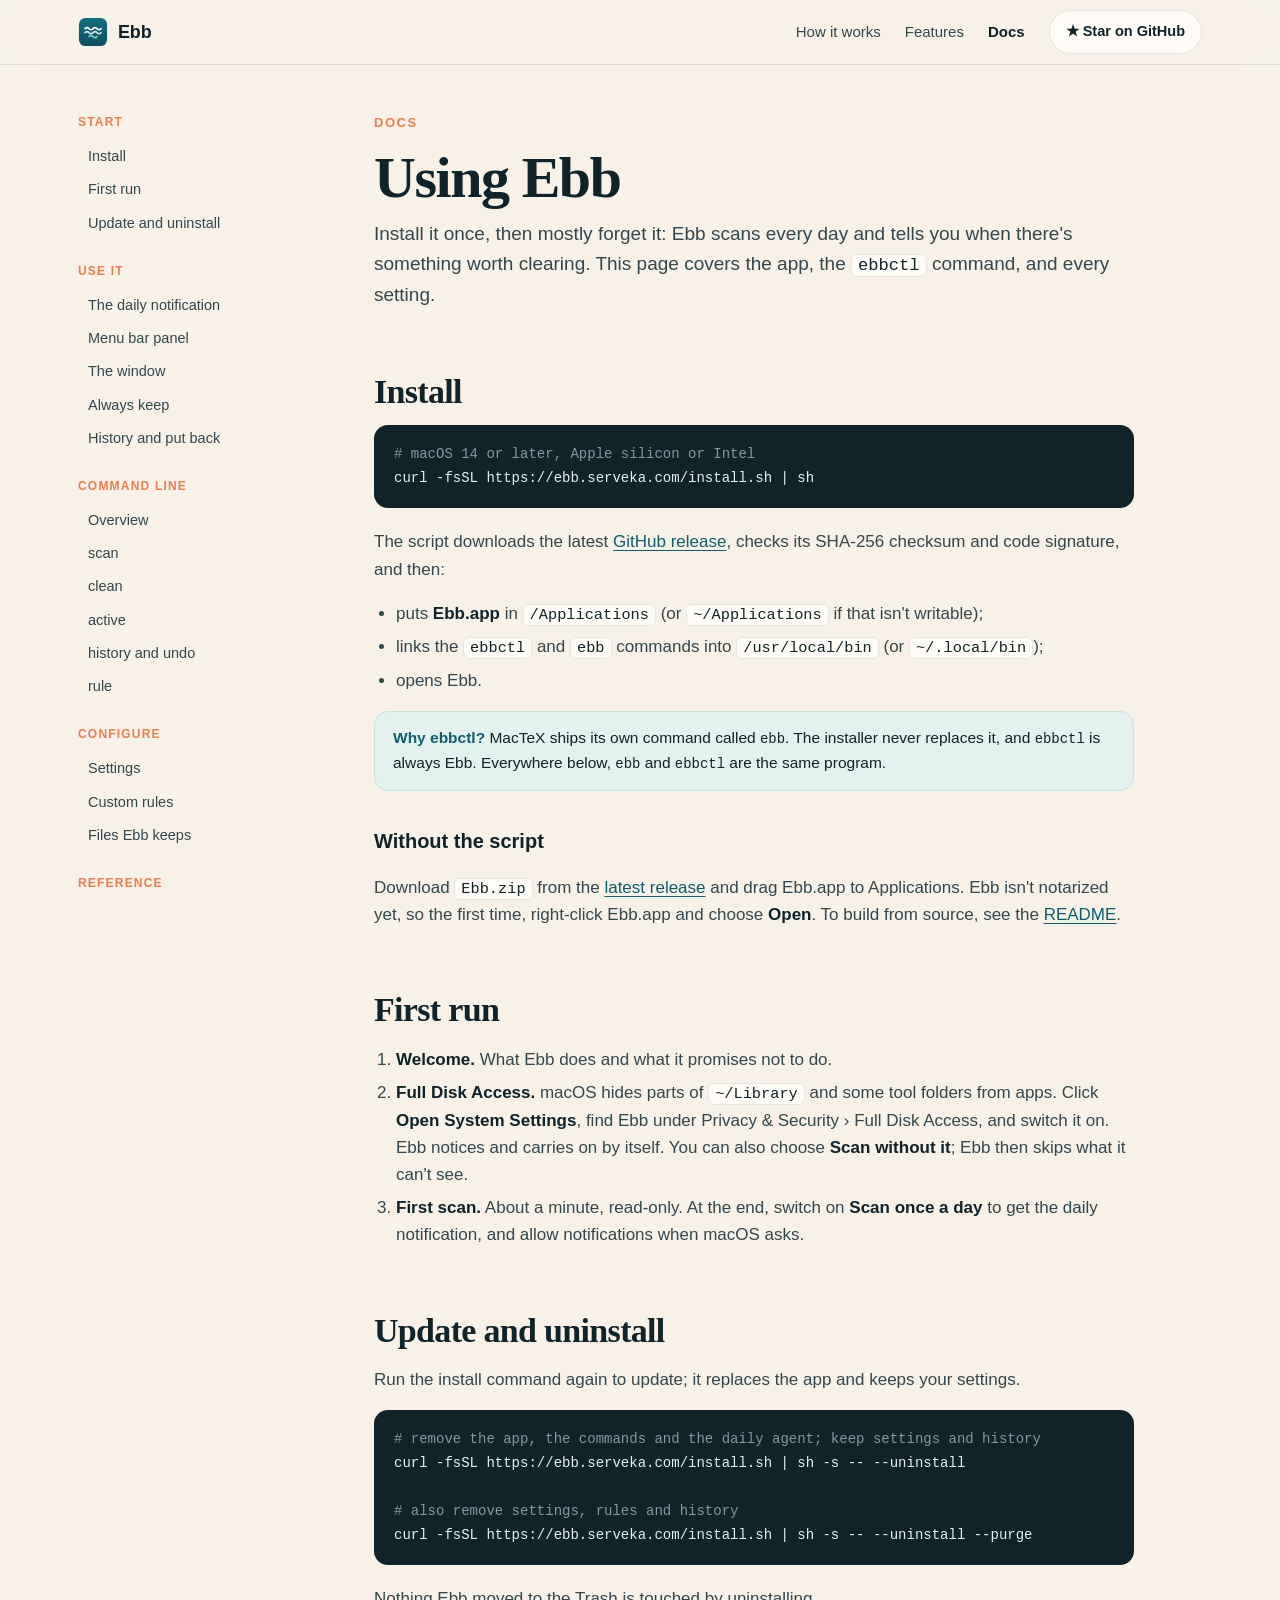
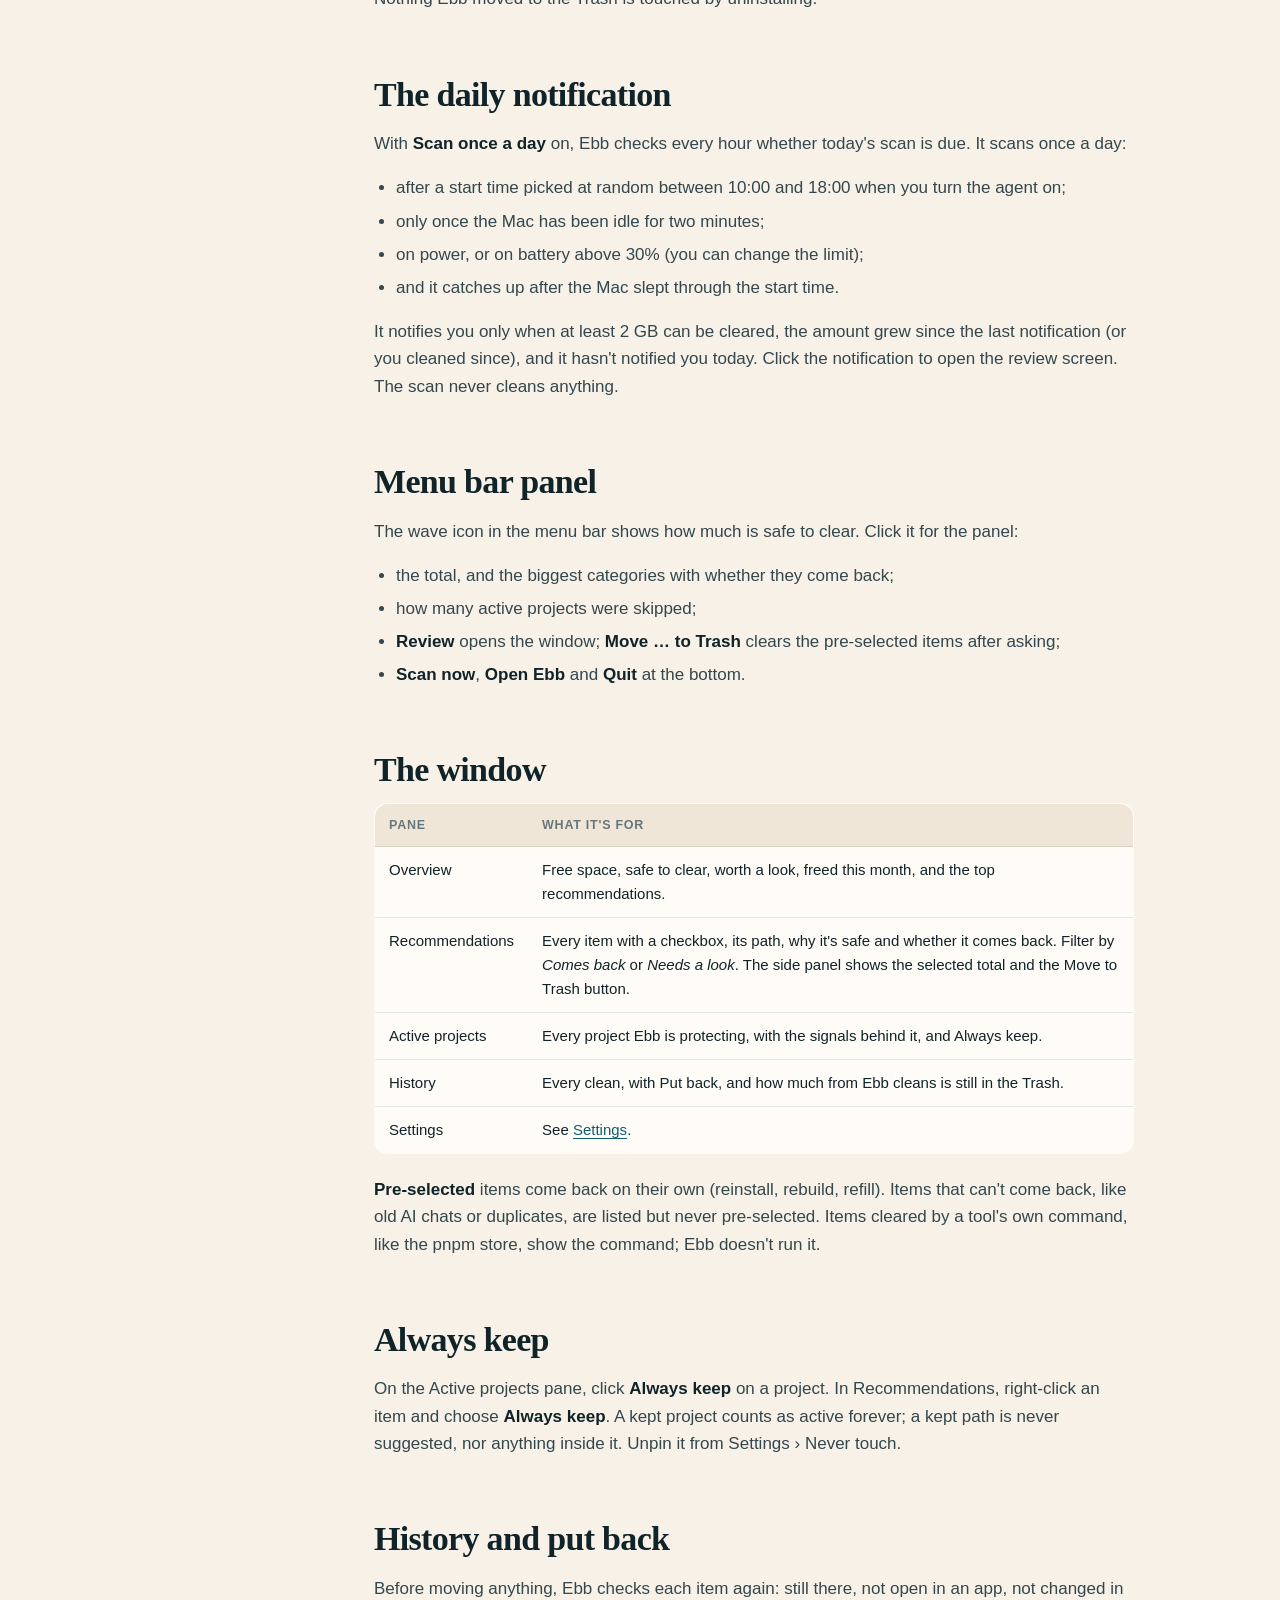
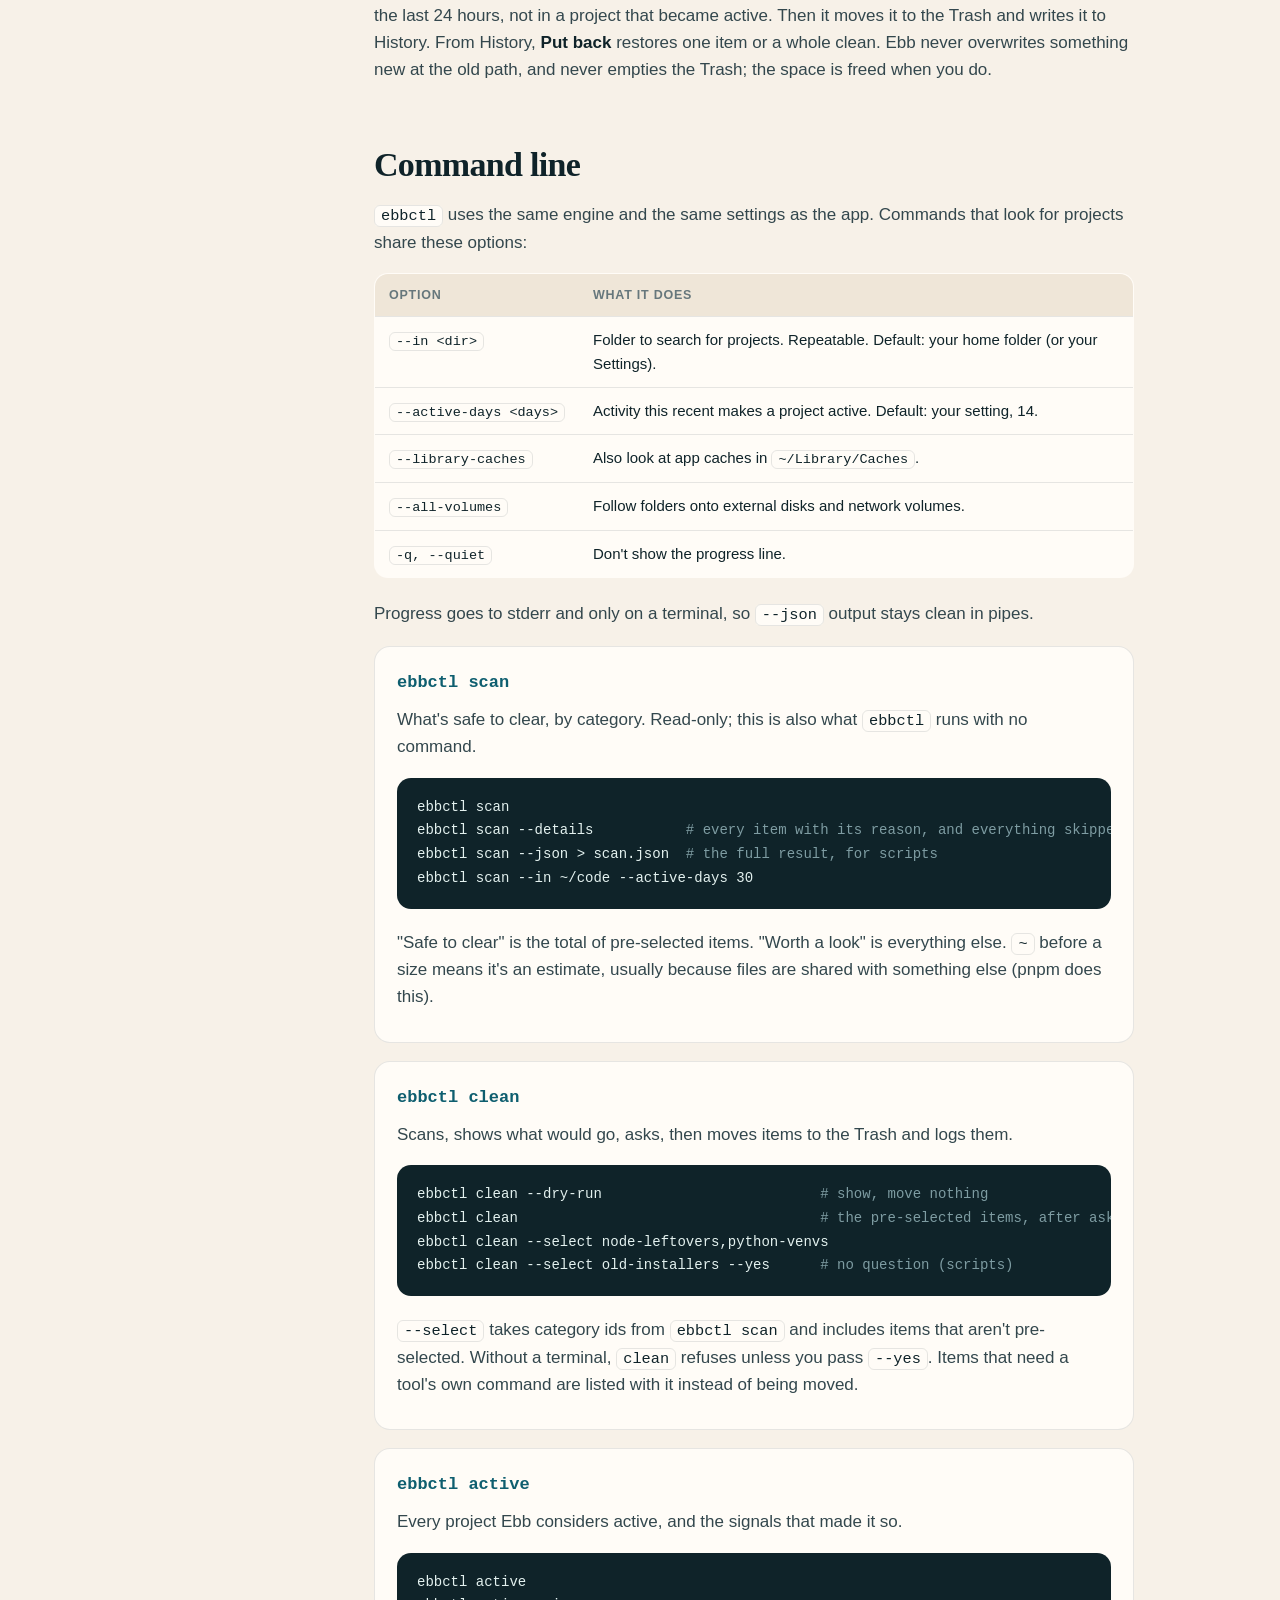
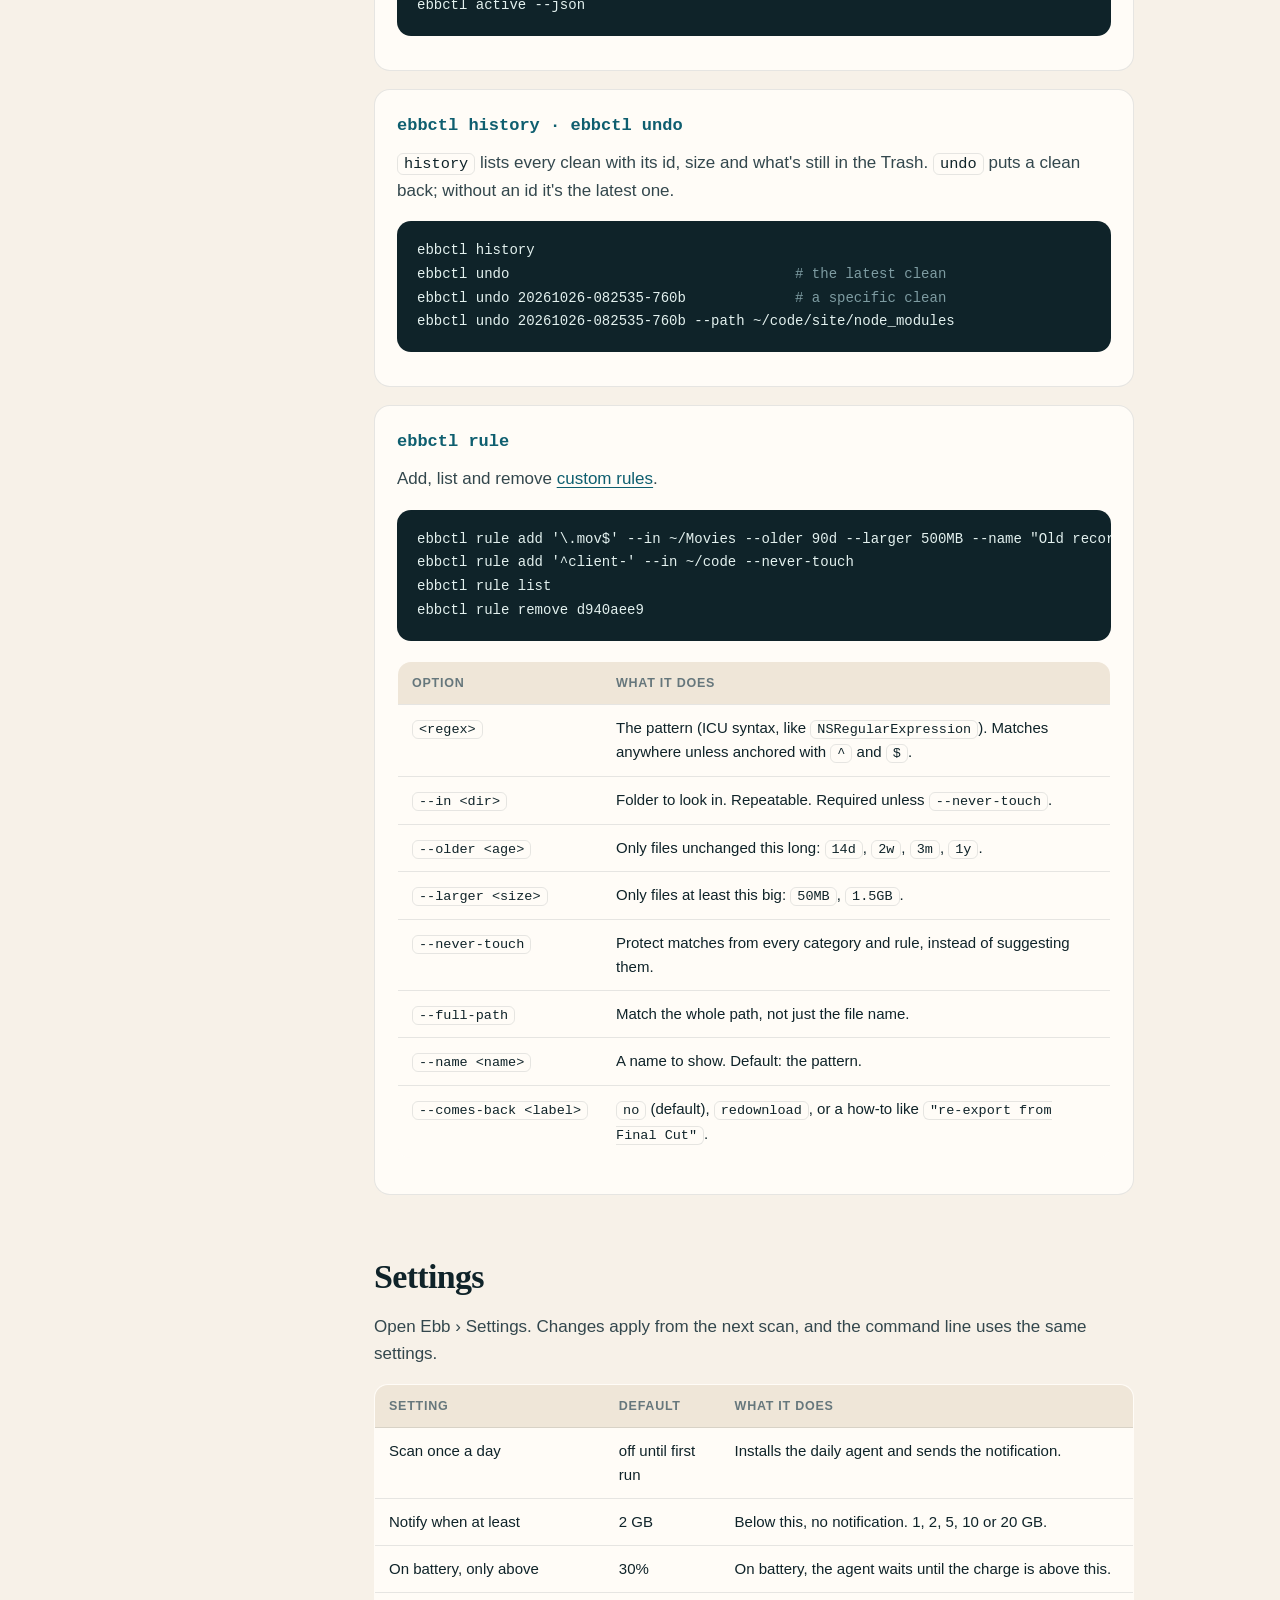
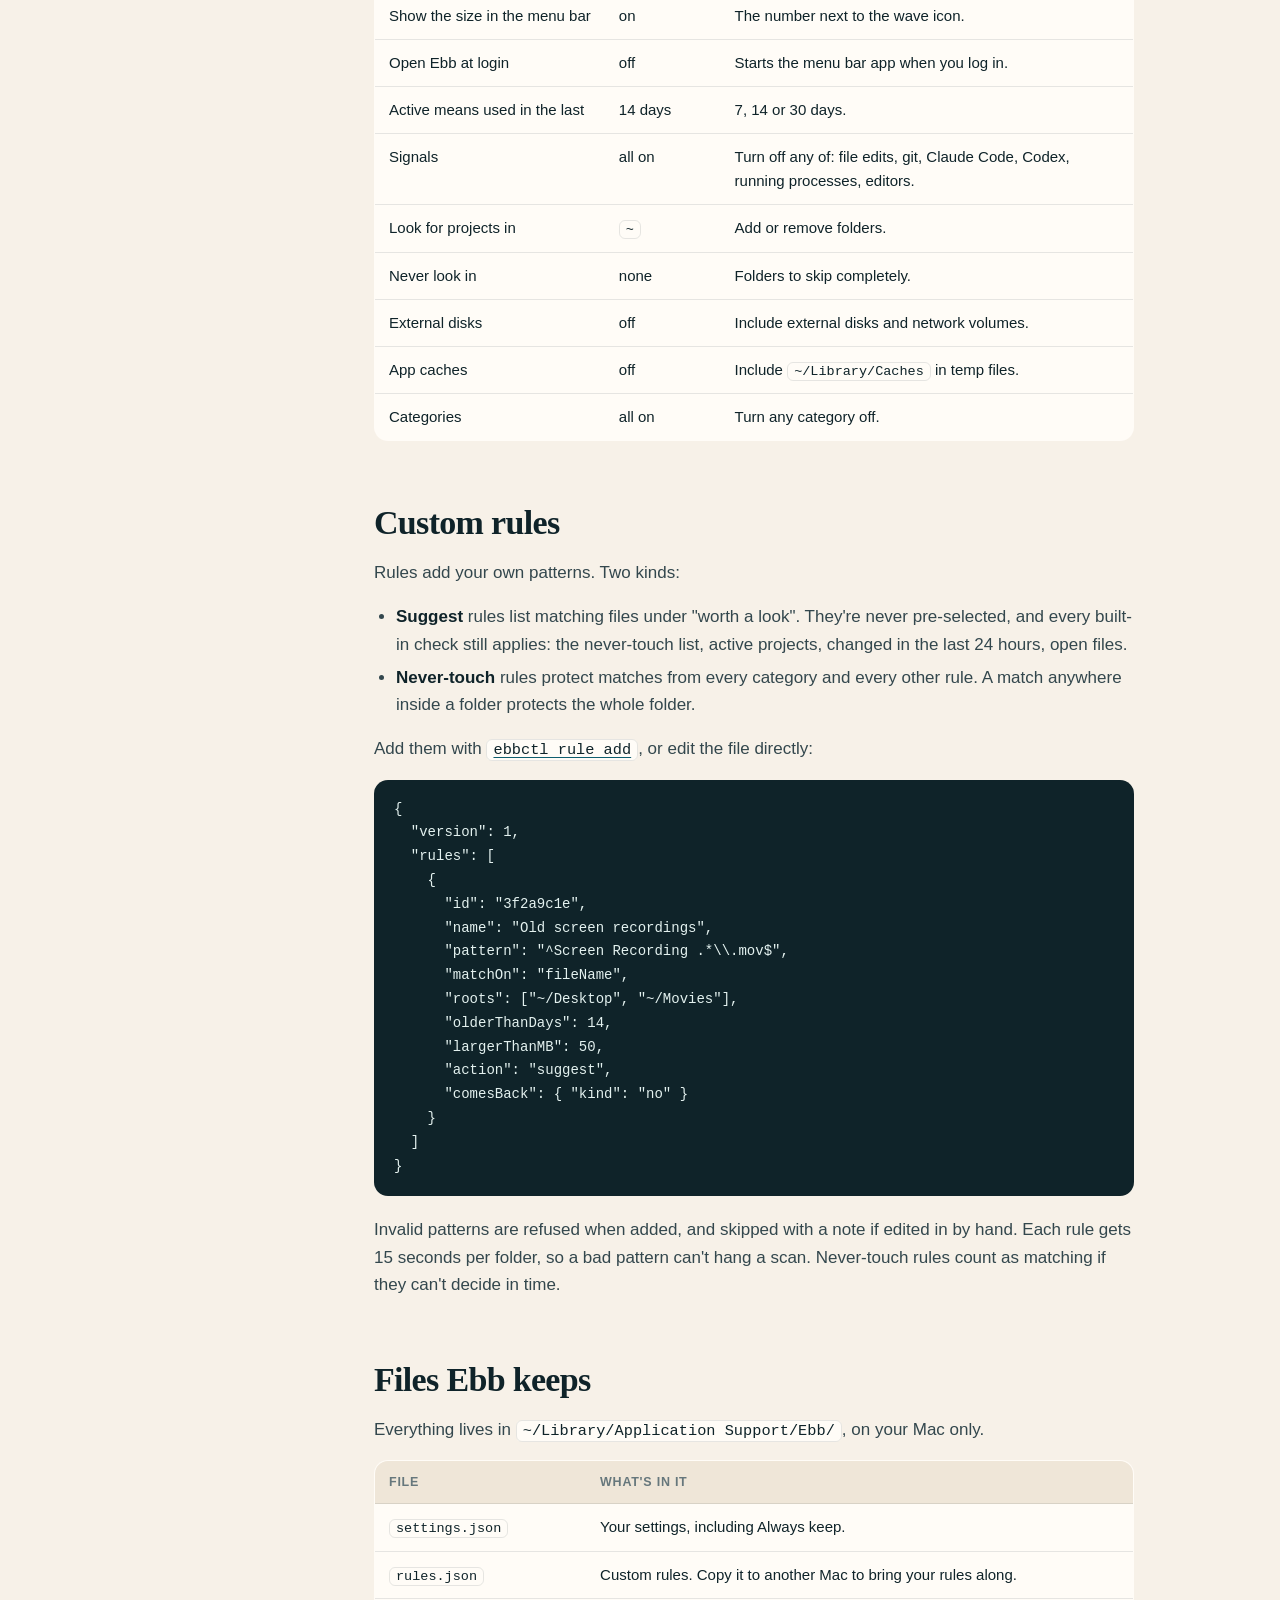
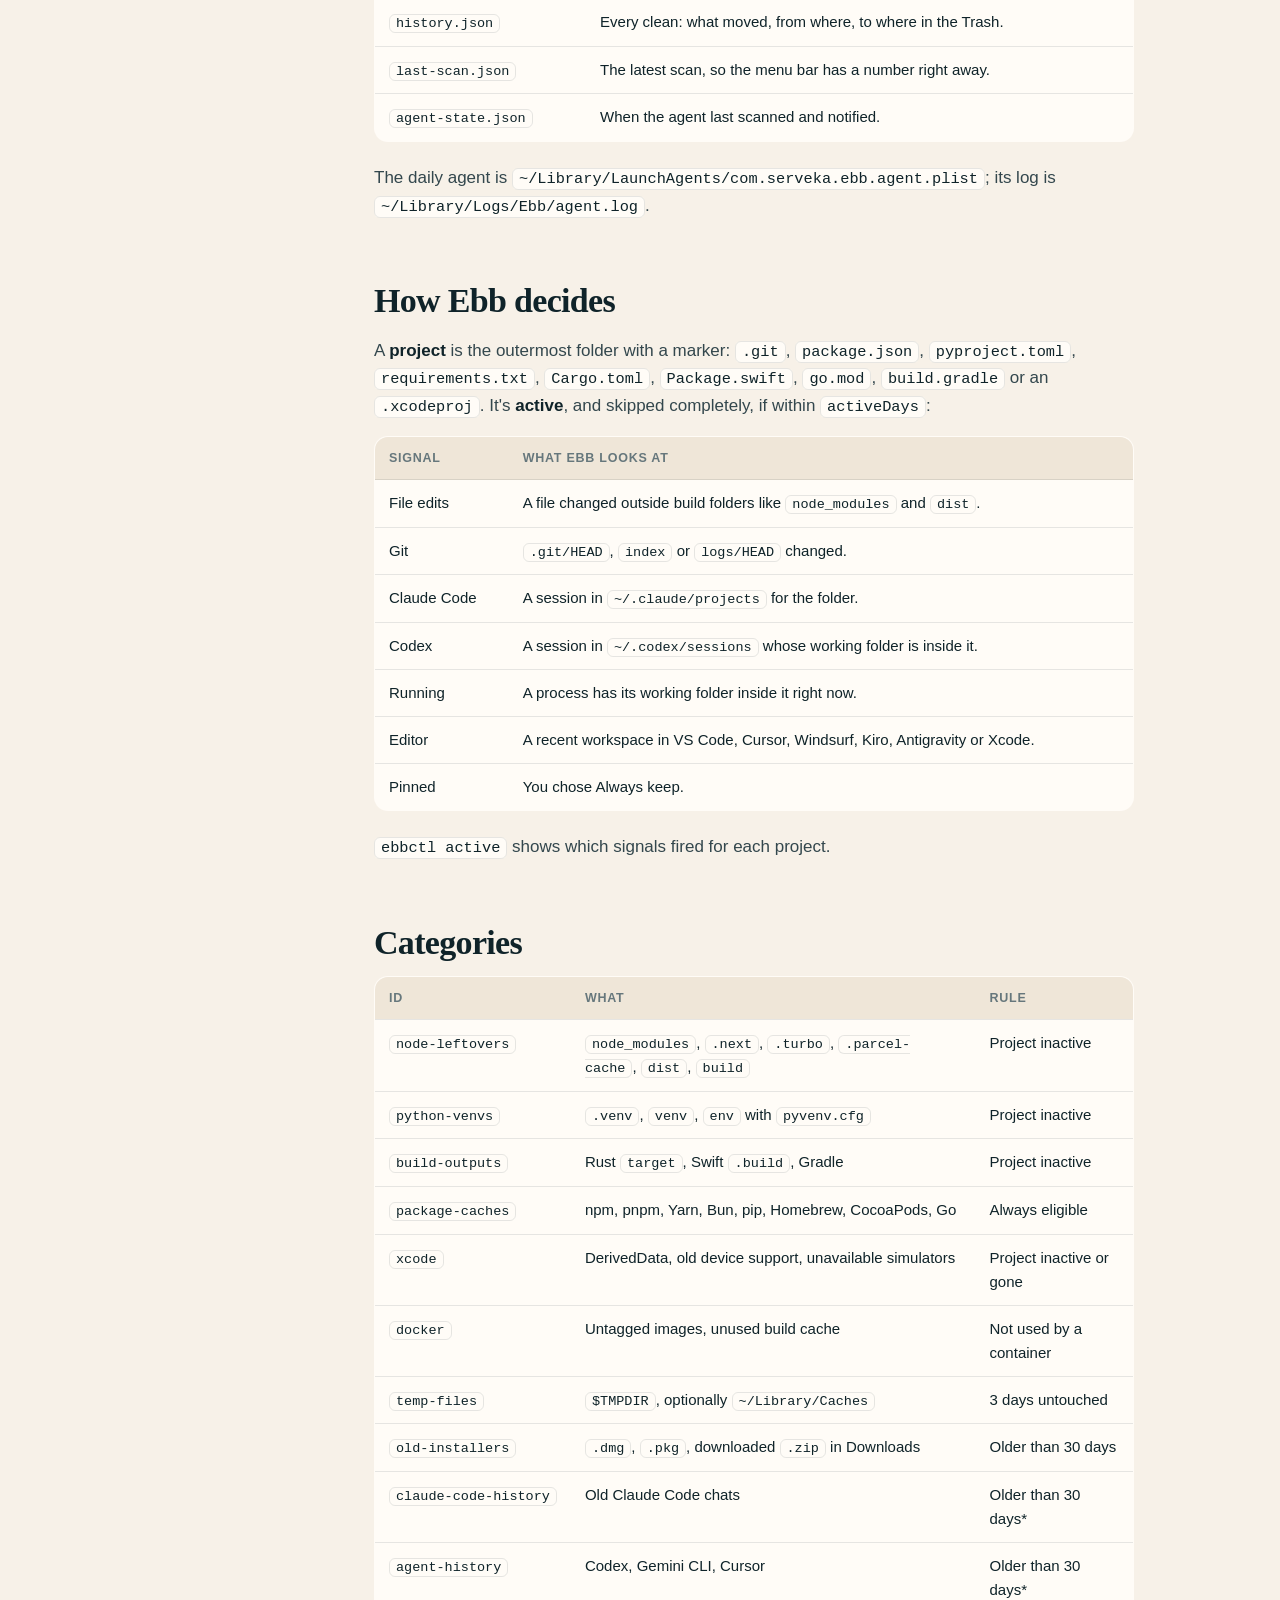
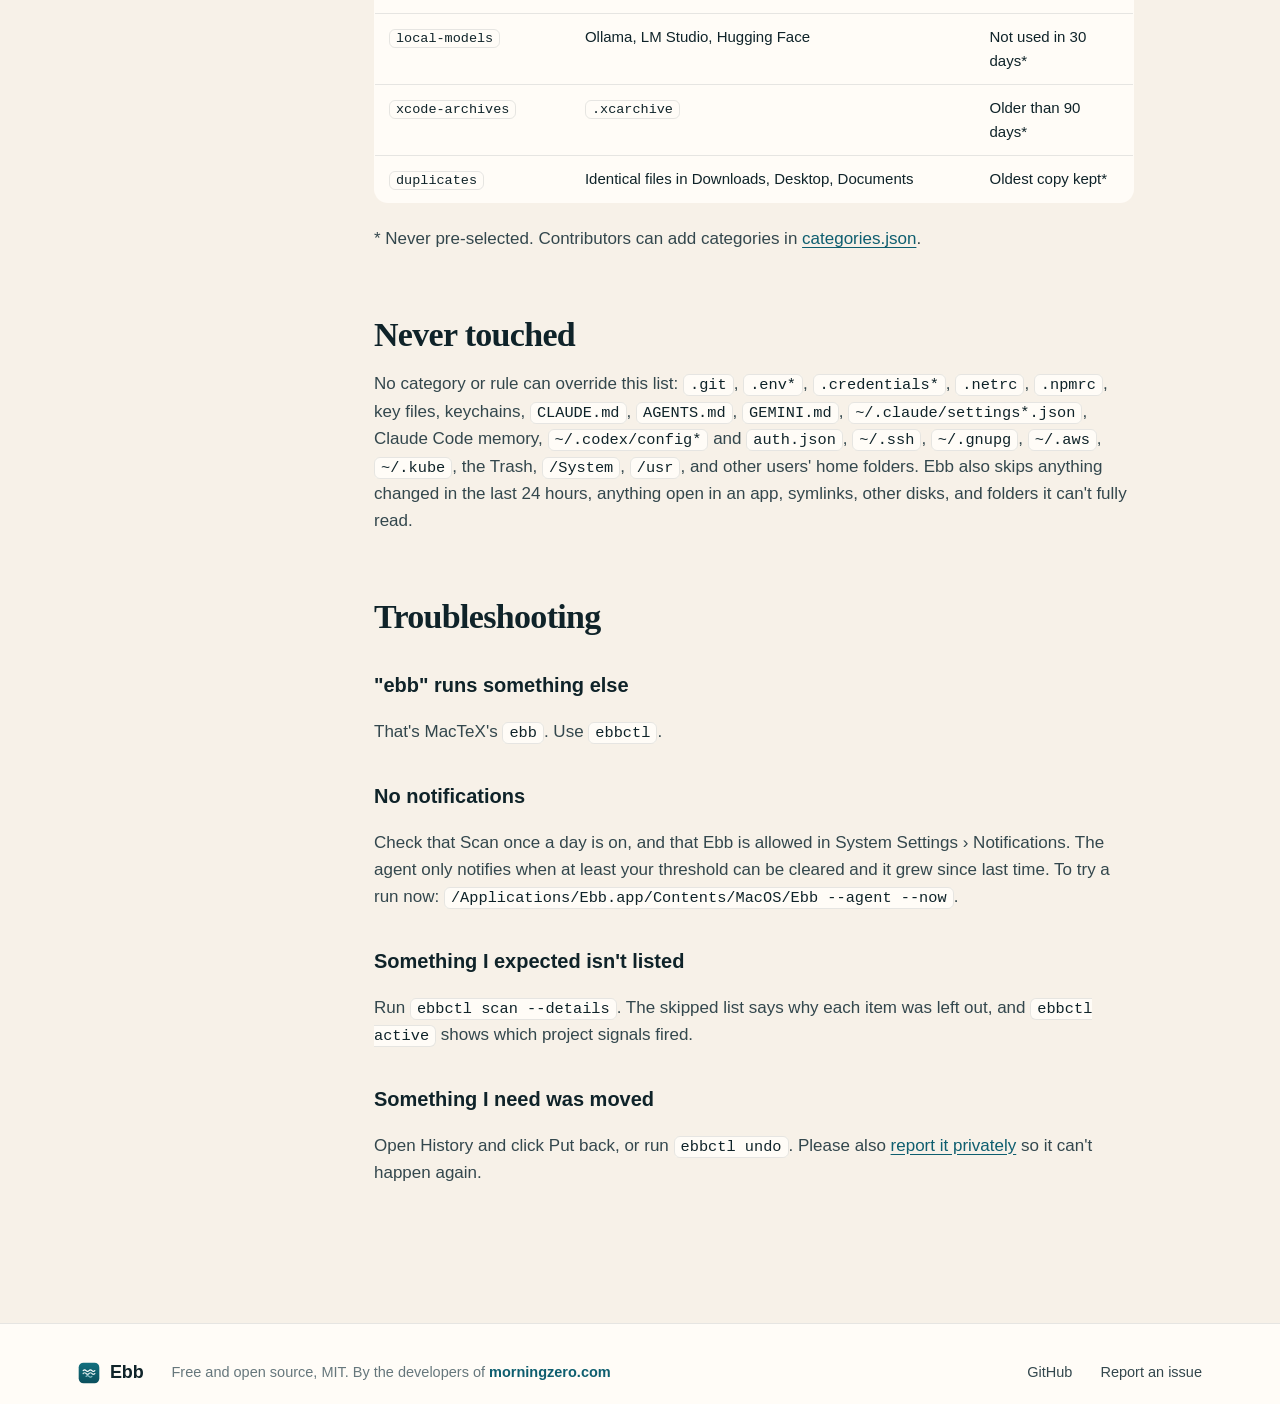
==== landing/docs/index.html @ 77a975d4 "Add user docs to the website A docs page at /docs/ covers installing, first run, updating and uninst" ====
<!doctype html>
<html lang="en">
<head>
  <meta charset="utf-8">
  <meta name="viewport" content="width=device-width, initial-scale=1">
  <title>Docs · Ebb, automatic Mac cleanup for developers</title>
  <meta name="description" content="How to install Ebb, use the menu bar app and notifications, run the ebbctl command line tool, and configure settings, custom rules and categories.">
  <link rel="canonical" href="https://ebb.serveka.com/docs/">
  <link rel="icon" href="../assets/icon.svg" type="image/svg+xml">
  <meta name="theme-color" content="#F7F1E8">
  <meta property="og:title" content="Ebb docs">
  <meta property="og:description" content="Install, use, the command line and configuration.">
  <meta property="og:image" content="https://ebb.serveka.com/assets/og.png">
  <link rel="stylesheet" href="../styles.css">
  <link rel="stylesheet" href="../docs.css">
</head>
<body>

<nav class="top">
  <div class="wrap">
    <a class="brand" href="../"><img src="../assets/icon.svg" alt="">Ebb</a>
    <div class="links">
      <a href="../#how">How it works</a>
      <a href="../#features">Features</a>
      <a href="./" style="color:var(--ink);font-weight:650">Docs</a>
      <a class="btn" href="https://github.com/rajpra808/ebb">★ Star on GitHub</a>
    </div>
  </div>
</nav>

<div class="wrap docs">
  <aside id="toc">
    <h4>Start</h4>
    <a href="#install">Install</a>
    <a href="#first-run">First run</a>
    <a href="#uninstall">Update and uninstall</a>
    <h4>Use it</h4>
    <a href="#daily">The daily notification</a>
    <a href="#menu-bar">Menu bar panel</a>
    <a href="#window">The window</a>
    <a href="#keep">Always keep</a>
    <a href="#undo">History and put back</a>
    <h4>Command line</h4>
    <a href="#cli">Overview</a>
    <a href="#cmd-scan">scan</a>
    <a href="#cmd-clean">clean</a>
    <a href="#cmd-active">active</a>
    <a href="#cmd-history">history and undo</a>
    <a href="#cmd-rule">rule</a>
    <h4>Configure</h4>
    <a href="#settings">Settings</a>
    <a href="#rules">Custom rules</a>
    <a href="#files">Files Ebb keeps</a>
    <h4>Reference</h4>
    <a href="#decides">How Ebb decides</a>
    <a href="#categories">Categories</a>
    <a href="#never">Never touched</a>
    <a href="#trouble">Troubleshooting</a>
  </aside>

  <main class="doc">
    <div class="intro">
      <div class="kicker">Docs</div>
      <h1>Using Ebb</h1>
      <p>Install it once, then mostly forget it: Ebb scans every day and tells you when there's something worth clearing. This page covers the app, the <code>ebbctl</code> command, and every setting.</p>
    </div>

    <section id="install">
      <h2>Install</h2>
      <pre><span class="c"># macOS 14 or later, Apple silicon or Intel</span>
curl -fsSL https://ebb.serveka.com/install.sh | sh</pre>
      <p>The script downloads the latest <a href="https://github.com/rajpra808/ebb/releases/latest">GitHub release</a>, checks its SHA-256 checksum and code signature, and then:</p>
      <ul>
        <li>puts <strong>Ebb.app</strong> in <code>/Applications</code> (or <code>~/Applications</code> if that isn't writable);</li>
        <li>links the <code>ebbctl</code> and <code>ebb</code> commands into <code>/usr/local/bin</code> (or <code>~/.local/bin</code>);</li>
        <li>opens Ebb.</li>
      </ul>
      <div class="note"><b>Why ebbctl?</b> MacTeX ships its own command called <code>ebb</code>. The installer never replaces it, and <code>ebbctl</code> is always Ebb. Everywhere below, <code>ebb</code> and <code>ebbctl</code> are the same program.</div>
      <h3>Without the script</h3>
      <p>Download <code>Ebb.zip</code> from the <a href="https://github.com/rajpra808/ebb/releases/latest">latest release</a> and drag Ebb.app to Applications. Ebb isn't notarized yet, so the first time, right-click Ebb.app and choose <strong>Open</strong>. To build from source, see the <a href="https://github.com/rajpra808/ebb#build-from-source">README</a>.</p>
    </section>

    <section id="first-run">
      <h2>First run</h2>
      <ol>
        <li><strong>Welcome.</strong> What Ebb does and what it promises not to do.</li>
        <li><strong>Full Disk Access.</strong> macOS hides parts of <code>~/Library</code> and some tool folders from apps. Click <strong>Open System Settings</strong>, find Ebb under Privacy &amp; Security › Full Disk Access, and switch it on. Ebb notices and carries on by itself. You can also choose <strong>Scan without it</strong>; Ebb then skips what it can't see.</li>
        <li><strong>First scan.</strong> About a minute, read-only. At the end, switch on <strong>Scan once a day</strong> to get the daily notification, and allow notifications when macOS asks.</li>
      </ol>
    </section>

    <section id="uninstall">
      <h2>Update and uninstall</h2>
      <p>Run the install command again to update; it replaces the app and keeps your settings.</p>
      <pre><span class="c"># remove the app, the commands and the daily agent; keep settings and history</span>
curl -fsSL https://ebb.serveka.com/install.sh | sh -s -- --uninstall

<span class="c"># also remove settings, rules and history</span>
curl -fsSL https://ebb.serveka.com/install.sh | sh -s -- --uninstall --purge</pre>
      <p>Nothing Ebb moved to the Trash is touched by uninstalling.</p>
    </section>

    <section id="daily">
      <h2>The daily notification</h2>
      <p>With <strong>Scan once a day</strong> on, Ebb checks every hour whether today's scan is due. It scans once a day:</p>
      <ul>
        <li>after a start time picked at random between 10:00 and 18:00 when you turn the agent on;</li>
        <li>only once the Mac has been idle for two minutes;</li>
        <li>on power, or on battery above 30% (you can change the limit);</li>
        <li>and it catches up after the Mac slept through the start time.</li>
      </ul>
      <p>It notifies you only when at least 2 GB can be cleared, the amount grew since the last notification (or you cleaned since), and it hasn't notified you today. Click the notification to open the review screen. The scan never cleans anything.</p>
    </section>

    <section id="menu-bar">
      <h2>Menu bar panel</h2>
      <p>The wave icon in the menu bar shows how much is safe to clear. Click it for the panel:</p>
      <ul>
        <li>the total, and the biggest categories with whether they come back;</li>
        <li>how many active projects were skipped;</li>
        <li><strong>Review</strong> opens the window; <strong>Move … to Trash</strong> clears the pre-selected items after asking;</li>
        <li><strong>Scan now</strong>, <strong>Open Ebb</strong> and <strong>Quit</strong> at the bottom.</li>
      </ul>
    </section>

    <section id="window">
      <h2>The window</h2>
      <table>
        <tr><th>Pane</th><th>What it's for</th></tr>
        <tr><td>Overview</td><td>Free space, safe to clear, worth a look, freed this month, and the top recommendations.</td></tr>
        <tr><td>Recommendations</td><td>Every item with a checkbox, its path, why it's safe and whether it comes back. Filter by <em>Comes back</em> or <em>Needs a look</em>. The side panel shows the selected total and the Move to Trash button.</td></tr>
        <tr><td>Active projects</td><td>Every project Ebb is protecting, with the signals behind it, and Always keep.</td></tr>
        <tr><td>History</td><td>Every clean, with Put back, and how much from Ebb cleans is still in the Trash.</td></tr>
        <tr><td>Settings</td><td>See <a href="#settings">Settings</a>.</td></tr>
      </table>
      <p><strong>Pre-selected</strong> items come back on their own (reinstall, rebuild, refill). Items that can't come back, like old AI chats or duplicates, are listed but never pre-selected. Items cleared by a tool's own command, like the pnpm store, show the command; Ebb doesn't run it.</p>
    </section>

    <section id="keep">
      <h2>Always keep</h2>
      <p>On the Active projects pane, click <strong>Always keep</strong> on a project. In Recommendations, right-click an item and choose <strong>Always keep</strong>. A kept project counts as active forever; a kept path is never suggested, nor anything inside it. Unpin it from Settings › Never touch.</p>
    </section>

    <section id="undo">
      <h2>History and put back</h2>
      <p>Before moving anything, Ebb checks each item again: still there, not open in an app, not changed in the last 24 hours, not in a project that became active. Then it moves it to the Trash and writes it to History. From History, <strong>Put back</strong> restores one item or a whole clean. Ebb never overwrites something new at the old path, and never empties the Trash; the space is freed when you do.</p>
    </section>
    <section id="cli">
      <h2>Command line</h2>
      <p><code>ebbctl</code> uses the same engine and the same settings as the app. Commands that look for projects share these options:</p>
      <table>
        <tr><th>Option</th><th>What it does</th></tr>
        <tr><td><code>--in &lt;dir&gt;</code></td><td>Folder to search for projects. Repeatable. Default: your home folder (or your Settings).</td></tr>
        <tr><td><code>--active-days &lt;days&gt;</code></td><td>Activity this recent makes a project active. Default: your setting, 14.</td></tr>
        <tr><td><code>--library-caches</code></td><td>Also look at app caches in <code>~/Library/Caches</code>.</td></tr>
        <tr><td><code>--all-volumes</code></td><td>Follow folders onto external disks and network volumes.</td></tr>
        <tr><td><code>-q, --quiet</code></td><td>Don't show the progress line.</td></tr>
      </table>
      <p>Progress goes to stderr and only on a terminal, so <code>--json</code> output stays clean in pipes.</p>

      <div class="cmd" id="cmd-scan">
        <h3>ebbctl scan</h3>
        <p>What's safe to clear, by category. Read-only; this is also what <code>ebbctl</code> runs with no command.</p>
        <pre>ebbctl scan
ebbctl scan --details           <span class="c"># every item with its reason, and everything skipped</span>
ebbctl scan --json &gt; scan.json  <span class="c"># the full result, for scripts</span>
ebbctl scan --in ~/code --active-days 30</pre>
        <p>"Safe to clear" is the total of pre-selected items. "Worth a look" is everything else. <code>~</code> before a size means it's an estimate, usually because files are shared with something else (pnpm does this).</p>
      </div>

      <div class="cmd" id="cmd-clean">
        <h3>ebbctl clean</h3>
        <p>Scans, shows what would go, asks, then moves items to the Trash and logs them.</p>
        <pre>ebbctl clean --dry-run                          <span class="c"># show, move nothing</span>
ebbctl clean                                    <span class="c"># the pre-selected items, after asking</span>
ebbctl clean --select node-leftovers,python-venvs
ebbctl clean --select old-installers --yes      <span class="c"># no question (scripts)</span></pre>
        <p><code>--select</code> takes category ids from <code>ebbctl scan</code> and includes items that aren't pre-selected. Without a terminal, <code>clean</code> refuses unless you pass <code>--yes</code>. Items that need a tool's own command are listed with it instead of being moved.</p>
      </div>

      <div class="cmd" id="cmd-active">
        <h3>ebbctl active</h3>
        <p>Every project Ebb considers active, and the signals that made it so.</p>
        <pre>ebbctl active
ebbctl active --json</pre>
      </div>

      <div class="cmd" id="cmd-history">
        <h3>ebbctl history · ebbctl undo</h3>
        <p><code>history</code> lists every clean with its id, size and what's still in the Trash. <code>undo</code> puts a clean back; without an id it's the latest one.</p>
        <pre>ebbctl history
ebbctl undo                                  <span class="c"># the latest clean</span>
ebbctl undo 20261026-082535-760b             <span class="c"># a specific clean</span>
ebbctl undo 20261026-082535-760b --path ~/code/site/node_modules</pre>
      </div>

      <div class="cmd" id="cmd-rule">
        <h3>ebbctl rule</h3>
        <p>Add, list and remove <a href="#rules">custom rules</a>.</p>
        <pre>ebbctl rule add '\.mov$' --in ~/Movies --older 90d --larger 500MB --name "Old recordings"
ebbctl rule add '^client-' --in ~/code --never-touch
ebbctl rule list
ebbctl rule remove d940aee9</pre>
        <table>
          <tr><th>Option</th><th>What it does</th></tr>
          <tr><td><code>&lt;regex&gt;</code></td><td>The pattern (ICU syntax, like <code>NSRegularExpression</code>). Matches anywhere unless anchored with <code>^</code> and <code>$</code>.</td></tr>
          <tr><td><code>--in &lt;dir&gt;</code></td><td>Folder to look in. Repeatable. Required unless <code>--never-touch</code>.</td></tr>
          <tr><td><code>--older &lt;age&gt;</code></td><td>Only files unchanged this long: <code>14d</code>, <code>2w</code>, <code>3m</code>, <code>1y</code>.</td></tr>
          <tr><td><code>--larger &lt;size&gt;</code></td><td>Only files at least this big: <code>50MB</code>, <code>1.5GB</code>.</td></tr>
          <tr><td><code>--never-touch</code></td><td>Protect matches from every category and rule, instead of suggesting them.</td></tr>
          <tr><td><code>--full-path</code></td><td>Match the whole path, not just the file name.</td></tr>
          <tr><td><code>--name &lt;name&gt;</code></td><td>A name to show. Default: the pattern.</td></tr>
          <tr><td><code>--comes-back &lt;label&gt;</code></td><td><code>no</code> (default), <code>redownload</code>, or a how-to like <code>"re-export from Final Cut"</code>.</td></tr>
        </table>
      </div>
    </section>
    <section id="settings">
      <h2>Settings</h2>
      <p>Open Ebb › Settings. Changes apply from the next scan, and the command line uses the same settings.</p>
      <table>
        <tr><th>Setting</th><th>Default</th><th>What it does</th></tr>
        <tr><td>Scan once a day</td><td>off until first run</td><td>Installs the daily agent and sends the notification.</td></tr>
        <tr><td>Notify when at least</td><td>2 GB</td><td>Below this, no notification. 1, 2, 5, 10 or 20 GB.</td></tr>
        <tr><td>On battery, only above</td><td>30%</td><td>On battery, the agent waits until the charge is above this.</td></tr>
        <tr><td>Show the size in the menu bar</td><td>on</td><td>The number next to the wave icon.</td></tr>
        <tr><td>Open Ebb at login</td><td>off</td><td>Starts the menu bar app when you log in.</td></tr>
        <tr><td>Active means used in the last</td><td>14 days</td><td>7, 14 or 30 days.</td></tr>
        <tr><td>Signals</td><td>all on</td><td>Turn off any of: file edits, git, Claude Code, Codex, running processes, editors.</td></tr>
        <tr><td>Look for projects in</td><td><code>~</code></td><td>Add or remove folders.</td></tr>
        <tr><td>Never look in</td><td>none</td><td>Folders to skip completely.</td></tr>
        <tr><td>External disks</td><td>off</td><td>Include external disks and network volumes.</td></tr>
        <tr><td>App caches</td><td>off</td><td>Include <code>~/Library/Caches</code> in temp files.</td></tr>
        <tr><td>Categories</td><td>all on</td><td>Turn any category off.</td></tr>
      </table>
    </section>

    <section id="rules">
      <h2>Custom rules</h2>
      <p>Rules add your own patterns. Two kinds:</p>
      <ul>
        <li><strong>Suggest</strong> rules list matching files under "worth a look". They're never pre-selected, and every built-in check still applies: the never-touch list, active projects, changed in the last 24 hours, open files.</li>
        <li><strong>Never-touch</strong> rules protect matches from every category and every other rule. A match anywhere inside a folder protects the whole folder.</li>
      </ul>
      <p>Add them with <a href="#cmd-rule"><code>ebbctl rule add</code></a>, or edit the file directly:</p>
      <pre>{
  "version": 1,
  "rules": [
    {
      "id": "3f2a9c1e",
      "name": "Old screen recordings",
      "pattern": "^Screen Recording .*\\.mov$",
      "matchOn": "fileName",
      "roots": ["~/Desktop", "~/Movies"],
      "olderThanDays": 14,
      "largerThanMB": 50,
      "action": "suggest",
      "comesBack": { "kind": "no" }
    }
  ]
}</pre>
      <p>Invalid patterns are refused when added, and skipped with a note if edited in by hand. Each rule gets 15 seconds per folder, so a bad pattern can't hang a scan. Never-touch rules count as matching if they can't decide in time.</p>
    </section>

    <section id="files">
      <h2>Files Ebb keeps</h2>
      <p>Everything lives in <code>~/Library/Application Support/Ebb/</code>, on your Mac only.</p>
      <table>
        <tr><th>File</th><th>What's in it</th></tr>
        <tr><td><code>settings.json</code></td><td>Your settings, including Always keep.</td></tr>
        <tr><td><code>rules.json</code></td><td>Custom rules. Copy it to another Mac to bring your rules along.</td></tr>
        <tr><td><code>history.json</code></td><td>Every clean: what moved, from where, to where in the Trash.</td></tr>
        <tr><td><code>last-scan.json</code></td><td>The latest scan, so the menu bar has a number right away.</td></tr>
        <tr><td><code>agent-state.json</code></td><td>When the agent last scanned and notified.</td></tr>
      </table>
      <p>The daily agent is <code>~/Library/LaunchAgents/com.serveka.ebb.agent.plist</code>; its log is <code>~/Library/Logs/Ebb/agent.log</code>.</p>
    </section>

    <section id="decides">
      <h2>How Ebb decides</h2>
      <p>A <strong>project</strong> is the outermost folder with a marker: <code>.git</code>, <code>package.json</code>, <code>pyproject.toml</code>, <code>requirements.txt</code>, <code>Cargo.toml</code>, <code>Package.swift</code>, <code>go.mod</code>, <code>build.gradle</code> or an <code>.xcodeproj</code>. It's <strong>active</strong>, and skipped completely, if within <code>activeDays</code>:</p>
      <table>
        <tr><th>Signal</th><th>What Ebb looks at</th></tr>
        <tr><td>File edits</td><td>A file changed outside build folders like <code>node_modules</code> and <code>dist</code>.</td></tr>
        <tr><td>Git</td><td><code>.git/HEAD</code>, <code>index</code> or <code>logs/HEAD</code> changed.</td></tr>
        <tr><td>Claude Code</td><td>A session in <code>~/.claude/projects</code> for the folder.</td></tr>
        <tr><td>Codex</td><td>A session in <code>~/.codex/sessions</code> whose working folder is inside it.</td></tr>
        <tr><td>Running</td><td>A process has its working folder inside it right now.</td></tr>
        <tr><td>Editor</td><td>A recent workspace in VS Code, Cursor, Windsurf, Kiro, Antigravity or Xcode.</td></tr>
        <tr><td>Pinned</td><td>You chose Always keep.</td></tr>
      </table>
      <p><code>ebbctl active</code> shows which signals fired for each project.</p>
    </section>

    <section id="categories">
      <h2>Categories</h2>
      <table>
        <tr><th>Id</th><th>What</th><th>Rule</th></tr>
        <tr><td><code>node-leftovers</code></td><td><code>node_modules</code>, <code>.next</code>, <code>.turbo</code>, <code>.parcel-cache</code>, <code>dist</code>, <code>build</code></td><td>Project inactive</td></tr>
        <tr><td><code>python-venvs</code></td><td><code>.venv</code>, <code>venv</code>, <code>env</code> with <code>pyvenv.cfg</code></td><td>Project inactive</td></tr>
        <tr><td><code>build-outputs</code></td><td>Rust <code>target</code>, Swift <code>.build</code>, Gradle</td><td>Project inactive</td></tr>
        <tr><td><code>package-caches</code></td><td>npm, pnpm, Yarn, Bun, pip, Homebrew, CocoaPods, Go</td><td>Always eligible</td></tr>
        <tr><td><code>xcode</code></td><td>DerivedData, old device support, unavailable simulators</td><td>Project inactive or gone</td></tr>
        <tr><td><code>docker</code></td><td>Untagged images, unused build cache</td><td>Not used by a container</td></tr>
        <tr><td><code>temp-files</code></td><td><code>$TMPDIR</code>, optionally <code>~/Library/Caches</code></td><td>3 days untouched</td></tr>
        <tr><td><code>old-installers</code></td><td><code>.dmg</code>, <code>.pkg</code>, downloaded <code>.zip</code> in Downloads</td><td>Older than 30 days</td></tr>
        <tr><td><code>claude-code-history</code></td><td>Old Claude Code chats</td><td>Older than 30 days*</td></tr>
        <tr><td><code>agent-history</code></td><td>Codex, Gemini CLI, Cursor</td><td>Older than 30 days*</td></tr>
        <tr><td><code>local-models</code></td><td>Ollama, LM Studio, Hugging Face</td><td>Not used in 30 days*</td></tr>
        <tr><td><code>xcode-archives</code></td><td><code>.xcarchive</code></td><td>Older than 90 days*</td></tr>
        <tr><td><code>duplicates</code></td><td>Identical files in Downloads, Desktop, Documents</td><td>Oldest copy kept*</td></tr>
      </table>
      <p>* Never pre-selected. Contributors can add categories in <a href="https://github.com/rajpra808/ebb/blob/main/docs/CATEGORIES.md">categories.json</a>.</p>
    </section>

    <section id="never">
      <h2>Never touched</h2>
      <p>No category or rule can override this list: <code>.git</code>, <code>.env*</code>, <code>.credentials*</code>, <code>.netrc</code>, <code>.npmrc</code>, key files, keychains, <code>CLAUDE.md</code>, <code>AGENTS.md</code>, <code>GEMINI.md</code>, <code>~/.claude/settings*.json</code>, Claude Code memory, <code>~/.codex/config*</code> and <code>auth.json</code>, <code>~/.ssh</code>, <code>~/.gnupg</code>, <code>~/.aws</code>, <code>~/.kube</code>, the Trash, <code>/System</code>, <code>/usr</code>, and other users' home folders. Ebb also skips anything changed in the last 24 hours, anything open in an app, symlinks, other disks, and folders it can't fully read.</p>
    </section>

    <section id="trouble">
      <h2>Troubleshooting</h2>
      <h3>"ebb" runs something else</h3>
      <p>That's MacTeX's <code>ebb</code>. Use <code>ebbctl</code>.</p>
      <h3>No notifications</h3>
      <p>Check that Scan once a day is on, and that Ebb is allowed in System Settings › Notifications. The agent only notifies when at least your threshold can be cleared and it grew since last time. To try a run now: <code>/Applications/Ebb.app/Contents/MacOS/Ebb --agent --now</code>.</p>
      <h3>Something I expected isn't listed</h3>
      <p>Run <code>ebbctl scan --details</code>. The skipped list says why each item was left out, and <code>ebbctl active</code> shows which project signals fired.</p>
      <h3>Something I need was moved</h3>
      <p>Open History and click Put back, or run <code>ebbctl undo</code>. Please also <a href="https://github.com/rajpra808/ebb/security/advisories/new">report it privately</a> so it can't happen again.</p>
    </section>

  </main>
</div>

<footer>
  <div class="wrap">
    <a class="brand" href="../"><img src="../assets/icon.svg" alt="" style="width:22px;height:22px">Ebb</a>
    <span>Free and open source, MIT. By the developers of <a class="mz" href="https://morningzero.com">morningzero.com</a></span>
    <span class="sp"></span>
    <a href="https://github.com/rajpra808/ebb">GitHub</a>
    <a href="https://github.com/rajpra808/ebb/issues">Report an issue</a>
  </div>
</footer>

<script>
  // Highlight the section you're reading in the sidebar.
  const links = [...document.querySelectorAll("#toc a")];
  const spy = new IntersectionObserver((entries) => {
    for (const entry of entries) {
      if (!entry.isIntersecting) continue;
      links.forEach((link) => link.classList.toggle("on", link.hash === "#" + entry.target.id));
    }
  }, { rootMargin: "-20% 0px -70% 0px" });
  document.querySelectorAll("main section[id], main .cmd[id]").forEach((section) => spy.observe(section));
</script>
</body>
</html>
---- landing/styles.css ----
/* Ebb · ebb.serveka.com — low tide at dusk: sand, sunset coral, deep teal. */

:root {
  color-scheme: light;
  --sand: #F7F1E8;
  --paper: #FFFCF7;
  --shell: #EFE6D8;
  --ink: #0F2329;
  --ink-2: #33474D;
  --muted: #66777C;
  --line: rgba(15, 35, 41, .1);
  --teal: #0E5E6F;
  --sea: #13788A;
  --aqua: #2BB3A6;
  --foam: #CDEBE6;
  --coral: #EF7D52;
  --peach: #FBD3B8;
  --gold: #F5B94A;
  --radius: 22px;
  --serif: "New York", "Iowan Old Style", "Palatino Linotype", Palatino, Georgia, serif;
  --sans: -apple-system, BlinkMacSystemFont, "SF Pro Text", Inter, "Segoe UI", sans-serif;
  --mono: ui-monospace, "SF Mono", SFMono-Regular, Menlo, Consolas, monospace;
  --shadow: 0 30px 80px -20px rgba(15, 35, 41, .28), 0 8px 24px -8px rgba(15, 35, 41, .12);
}

* { box-sizing: border-box; }
html { scroll-behavior: smooth; }
body { margin: 0; background: var(--sand); color: var(--ink); font: 17px/1.6 var(--sans); -webkit-font-smoothing: antialiased; overflow-x: hidden; }
a { color: var(--teal); text-underline-offset: 3px; }
code { font-family: var(--mono); font-size: .9em; }
.wrap { max-width: 1180px; margin: 0 auto; padding: 0 28px; }
::selection { background: var(--peach); }

/* ---------- Nav ---------- */
nav.top { position: sticky; top: 0; z-index: 40; background: rgba(247, 241, 232, .78); backdrop-filter: blur(16px) saturate(1.5); border-bottom: 1px solid var(--line); }
nav.top .wrap { display: flex; align-items: center; gap: 28px; height: 64px; }
.brand { display: flex; gap: 10px; align-items: center; font-weight: 750; font-size: 18px; color: var(--ink); text-decoration: none; letter-spacing: -.01em; }
.brand img { width: 30px; height: 30px; }
nav .links { margin-left: auto; display: flex; gap: 24px; align-items: center; font-size: 15px; }
nav .links a { color: var(--ink-2); text-decoration: none; }
nav .links a:hover { color: var(--ink); }
.btn { display: inline-flex; gap: 8px; align-items: center; padding: 9px 16px; border-radius: 999px; font-weight: 650; font-size: 14.5px; text-decoration: none; border: 1px solid var(--line); background: var(--paper); color: var(--ink) !important; }
.btn.dark { background: var(--ink); color: #fff !important; border-color: var(--ink); }
.btn .count { color: var(--muted); font-weight: 500; }
.btn.dark .count { color: #A9BCC0; }

/* ---------- Hero ---------- */
.hero { position: relative; overflow: hidden;
  background:
    radial-gradient(520px 520px at 82% 6%, rgba(245, 185, 74, .35), transparent 60%),
    radial-gradient(900px 500px at 70% 0%, rgba(239, 125, 82, .22), transparent 65%),
    linear-gradient(180deg, #FCEADB 0%, var(--sand) 52%, #E6F2EE 100%);
}
.hero .wrap { position: relative; z-index: 2; display: grid; grid-template-columns: 1fr 1.05fr; gap: 52px; align-items: center; padding-top: 64px; padding-bottom: 150px; }
.tag { display: inline-flex; gap: 8px; align-items: center; font-size: 13.5px; font-weight: 650; color: var(--teal); background: rgba(255,255,255,.65); border: 1px solid rgba(14,94,111,.15); padding: 6px 12px 6px 8px; border-radius: 999px; }
.tag b { background: var(--teal); color: #fff; border-radius: 999px; padding: 2px 8px; font-size: 12px; }
h1 { font-family: var(--serif); font-weight: 600; letter-spacing: -.025em; line-height: 1.02; font-size: clamp(44px, 5.6vw, 76px); margin: 22px 0 20px; }
h1 em { font-style: italic; color: var(--teal); }
.hero .lead { font-size: 20px; color: var(--ink-2); margin: 0 0 28px; max-width: 32em; }
.hero .lead b { color: var(--ink); }
.install { display: flex; align-items: center; gap: 10px; max-width: 560px; padding: 6px 6px 6px 18px; border-radius: 14px; background: var(--ink); box-shadow: var(--shadow); }
.install code { flex: 1; color: #EAF6F4; font-size: 14.5px; white-space: nowrap; overflow-x: auto; scrollbar-width: none; }
.install code::-webkit-scrollbar { display: none; }
.install .p { color: var(--aqua); user-select: none; }
.copy { border: 0; cursor: pointer; padding: 11px 16px; border-radius: 10px; font: 650 14px/1 var(--sans); background: var(--coral); color: #fff; transition: transform .15s, background .2s; }
.copy:hover { transform: translateY(-1px); }
.copy.done { background: var(--aqua); }
.checks { display: flex; flex-wrap: wrap; gap: 8px 20px; margin: 18px 0 0; padding: 0; list-style: none; font-size: 14.5px; color: var(--ink-2); }
.checks li::before { content: "✓"; color: var(--aqua); font-weight: 800; margin-right: 7px; }

/* The receding tide along the bottom of the hero. */
.tide { position: absolute; left: 0; right: 0; bottom: 0; height: 160px; z-index: 1; pointer-events: none; }
.tide svg { position: absolute; bottom: 0; left: 0; width: 200%; height: 100%; }
.tide .a { animation: drift 26s linear infinite, ebb 10s ease-in-out infinite; }
.tide .b { animation: drift 38s linear infinite reverse, ebb 13s ease-in-out infinite; }
.tide .c { animation: drift 52s linear infinite, ebb 16s ease-in-out infinite; }
@keyframes drift { to { transform: translateX(-50%); } }
@keyframes ebb { 50% { bottom: -24px; } }

/* ---------- The Mac: menu bar, notification, panel ---------- */
.mac { position: relative; border-radius: 18px; overflow: hidden; height: 500px; box-shadow: var(--shadow);
  background:
    radial-gradient(60% 50% at 75% 30%, rgba(251, 211, 184, .85), transparent 70%),
    linear-gradient(180deg, #F3B48F 0%, #E9A07E 26%, #7FB9B8 62%, #1E6E7C 100%);
}
.mac::after { /* a quiet sea horizon in the wallpaper */
  content: ""; position: absolute; left: 0; right: 0; bottom: 0; height: 40%;
  background: repeating-linear-gradient(180deg, rgba(255,255,255,.08) 0 2px, transparent 2px 14px);
}
.menubar { position: absolute; inset: 0 0 auto 0; height: 28px; z-index: 3; display: flex; align-items: center; gap: 16px; padding: 0 12px;
  background: rgba(255, 255, 255, .42); backdrop-filter: blur(20px) saturate(1.6); font-size: 12.5px; color: #1d1d1f; }
.menubar .apple { font-size: 14px; }
.menubar b { font-weight: 700; }
.menubar .right { margin-left: auto; display: flex; gap: 14px; align-items: center; }
.menubar .icon { width: 14px; height: 10px; border: 1.5px solid #1d1d1f; border-radius: 3px; opacity: .7; }
.ebb-item { display: inline-flex; gap: 6px; align-items: center; padding: 2px 8px; border-radius: 6px; font-weight: 650; font-variant-numeric: tabular-nums; transition: background .2s; }
.ebb-item.on { background: rgba(0, 0, 0, .14); }
.ebb-item svg { width: 15px; height: 12px; }

.notice { position: absolute; z-index: 4; top: 40px; right: 12px; width: min(340px, 80%); padding: 12px 14px; border-radius: 16px; display: grid; grid-template-columns: 34px 1fr; gap: 10px;
  background: rgba(246, 246, 246, .86); backdrop-filter: blur(24px) saturate(1.6); box-shadow: 0 12px 40px rgba(0,0,0,.18); font-size: 12.5px; color: #1d1d1f;
  transform: translateX(115%); transition: transform .7s cubic-bezier(.2, .9, .25, 1); }
.notice.show { transform: none; }
.notice img { width: 34px; height: 34px; }
.notice .t { display: flex; justify-content: space-between; color: #6e6e73; font-size: 11.5px; }
.notice .t b { color: #1d1d1f; }
.notice .h { font-weight: 700; margin: 1px 0; }
.notice .press { position: absolute; inset: 0; border-radius: inherit; background: rgba(0,0,0,.06); opacity: 0; transition: opacity .15s; }
.notice.pressed .press { opacity: 1; }

.panel { position: absolute; z-index: 4; top: 34px; right: 64px; width: min(350px, 76%); border-radius: 14px; overflow: hidden;
  background: rgba(250, 250, 250, .94); backdrop-filter: blur(24px); box-shadow: 0 18px 50px rgba(0,0,0,.22); color: #1d1d1f; font-size: 12px;
  opacity: 0; transform: translateY(-8px) scale(.98); transform-origin: top right; transition: opacity .3s, transform .35s cubic-bezier(.2,.9,.25,1); pointer-events: none; }
.panel.show { opacity: 1; transform: none; }
.panel .ph { padding: 12px 14px 10px; }
.panel .row1 { display: flex; justify-content: space-between; color: #6e6e73; font-size: 11px; }
.panel .row1 b { color: #1d1d1f; }
.panel .big { font-size: 26px; font-weight: 800; letter-spacing: -.02em; font-variant-numeric: tabular-nums; margin: 4px 0 8px; }
.panel .big small { font-size: 12px; font-weight: 500; color: #6e6e73; letter-spacing: 0; }
.panel .bar { display: flex; gap: 2px; height: 5px; border-radius: 99px; overflow: hidden; }
.panel .bar i { display: block; height: 100%; transition: flex-grow .8s ease; }
.panel .items { border-top: 1px solid rgba(0,0,0,.06); }
.panel .it { display: grid; grid-template-columns: 8px 1fr auto auto; gap: 8px; align-items: center; padding: 7px 14px; transition: opacity .4s, transform .6s cubic-bezier(.6,0,.3,1); }
.panel .it i { width: 7px; height: 7px; border-radius: 2px; }
.panel .it span small { display: block; color: #6e6e73; font-size: 10.5px; }
.panel .it em { font-style: normal; font-size: 10px; font-weight: 650; color: var(--teal); background: #E1F0F2; padding: 2px 6px; border-radius: 99px; }
.panel .it b { font-variant-numeric: tabular-nums; min-width: 52px; text-align: right; }
.panel .it.gone { opacity: 0; transform: translateX(40%); }
.panel .safe { display: flex; gap: 6px; padding: 8px 14px; background: rgba(0,0,0,.035); color: #3a3a3c; font-size: 11px; }
.panel .acts { display: flex; gap: 8px; padding: 10px 14px 12px; }
.panel .acts span { padding: 7px 12px; border-radius: 8px; background: rgba(0,0,0,.07); font-weight: 600; }
.panel .acts .go { flex: 1; text-align: center; background: var(--teal); color: #fff; transition: transform .12s, filter .2s; }
.panel .acts .go.pressed { transform: scale(.97); filter: brightness(1.15); }
.panel .done { display: none; padding: 16px 14px 18px; text-align: center; }
.panel.cleaned .items, .panel.cleaned .safe, .panel.cleaned .acts { display: none; }
.panel.cleaned .done { display: block; }
.panel .done b { display: block; font-size: 14px; margin-bottom: 2px; }
.panel .done span { color: #6e6e73; }

.cursor { position: absolute; z-index: 6; width: 18px; height: 18px; left: 40%; top: 70%; transition: left .9s cubic-bezier(.4,0,.2,1), top .9s cubic-bezier(.4,0,.2,1); pointer-events: none; filter: drop-shadow(0 2px 3px rgba(0,0,0,.35)); }
.caption { position: absolute; z-index: 5; left: 14px; bottom: 14px; max-width: calc(100% - 28px); display: flex; gap: 8px; align-items: center; padding: 7px 12px; border-radius: 999px;
  background: rgba(15, 35, 41, .72); color: #fff; font-size: 12.5px; font-weight: 600; backdrop-filter: blur(10px); }
.caption i { width: 18px; height: 18px; border-radius: 50%; display: grid; place-items: center; background: var(--coral); font-style: normal; font-size: 11px; }

/* ---------- Sections ---------- */
section { padding: 110px 0; }
.kicker { font-size: 13px; font-weight: 750; letter-spacing: .12em; text-transform: uppercase; color: var(--coral); margin-bottom: 14px; }
h2 { font-family: var(--serif); font-weight: 600; letter-spacing: -.02em; line-height: 1.08; font-size: clamp(34px, 4.2vw, 54px); margin: 0 0 16px; max-width: 20ch; text-wrap: balance; }
h2 em { font-style: italic; color: var(--teal); }
.sub { color: var(--ink-2); font-size: 19px; max-width: 38em; margin: 0 0 48px; }
.reveal { opacity: 0; transform: translateY(24px); transition: opacity .8s ease, transform .8s cubic-bezier(.2,.7,.2,1); }
.reveal.in { opacity: 1; transform: none; }
.no-js .reveal { opacity: 1; transform: none; }

/* What it is, in one line each. */
.oneliner { background: var(--paper); border-top: 1px solid var(--line); border-bottom: 1px solid var(--line); padding: 34px 0; }
.oneliner .wrap { display: grid; grid-template-columns: repeat(4, 1fr); gap: 24px; }
.oneliner div { font-size: 15px; color: var(--ink-2); }
.oneliner b { display: block; font-family: var(--serif); font-size: 30px; color: var(--ink); font-weight: 600; letter-spacing: -.02em; }

/* Steps */
.steps { display: grid; grid-template-columns: repeat(3, 1fr); gap: 20px; }
.step { background: var(--paper); border: 1px solid var(--line); border-radius: var(--radius); padding: 28px; position: relative; }
.step .n { width: 36px; height: 36px; border-radius: 50%; display: grid; place-items: center; background: var(--ink); color: #fff; font-weight: 750; margin-bottom: 18px; }
.step h3 { margin: 0 0 8px; font-size: 21px; }
.step p { margin: 0; color: var(--ink-2); }
.step .quote { margin-top: 16px; padding: 12px 14px; border-radius: 12px; background: var(--sand); font-size: 14px; color: var(--ink); border: 1px solid var(--line); }

/* Where you use it */
.where { display: grid; grid-template-columns: repeat(3, 1fr); gap: 20px; }
.surface { background: var(--paper); border: 1px solid var(--line); border-radius: var(--radius); overflow: hidden; display: flex; flex-direction: column; }
.surface .art { height: 210px; position: relative; display: grid; place-items: center; overflow: hidden;
  background: linear-gradient(180deg, #F6C3A3, #8CC3C0 70%, #2C7F8C); }
.surface .art.term { background: #0F2329; place-items: stretch; }
.surface .body { padding: 22px 24px 26px; }
.surface h3 { margin: 0 0 6px; font-size: 20px; }
.surface p { margin: 0; color: var(--ink-2); font-size: 15.5px; }
.mini-bar { position: absolute; top: 0; left: 0; right: 0; height: 26px; background: rgba(255,255,255,.45); backdrop-filter: blur(10px); display: flex; justify-content: flex-end; align-items: center; gap: 12px; padding: 0 12px; font-size: 12px; font-weight: 650; color: #1d1d1f; }
.mini-bar .ebb-item { background: rgba(0,0,0,.12); }
.mini-pop { width: 78%; margin-top: 26px; border-radius: 12px; background: rgba(250,250,250,.94); box-shadow: 0 14px 40px rgba(0,0,0,.2); padding: 12px 14px; font-size: 12px; color: #1d1d1f; }
.mini-pop .big { font-size: 22px; font-weight: 800; }
.mini-pop .go { margin-top: 10px; background: var(--teal); color: #fff; text-align: center; border-radius: 8px; padding: 7px; font-weight: 650; }
.mini-note { width: 84%; border-radius: 14px; padding: 12px; background: rgba(246,246,246,.9); box-shadow: 0 14px 40px rgba(0,0,0,.2); display: grid; grid-template-columns: 30px 1fr; gap: 10px; font-size: 12px; color: #1d1d1f; animation: float 5s ease-in-out infinite; }
.mini-note img { width: 30px; }
@keyframes float { 50% { transform: translateY(-6px); } }
.mini-term { font: 12.5px/1.75 var(--mono); color: #CFE6E3; padding: 18px 20px; white-space: pre; }
.mini-term .g { color: var(--aqua); font-weight: 700; } .mini-term .d { color: #6F8D93; }

/* Features: what, how, where, your way */
.features { display: grid; grid-template-columns: repeat(2, 1fr); gap: 20px; }
.feature { background: var(--paper); border: 1px solid var(--line); border-radius: var(--radius); padding: 30px; }
.feature .label { display: inline-block; font-size: 12px; font-weight: 750; letter-spacing: .1em; text-transform: uppercase; padding: 4px 10px; border-radius: 999px; margin-bottom: 14px; }
.l-what { background: #FDE6DA; color: #B3532D; } .l-how { background: #DDF0EC; color: var(--teal); }
.l-where { background: #FBEFD3; color: #9A6A12; } .l-yours { background: #E7E4F6; color: #4B4290; }
.feature h3 { margin: 0 0 16px; font-size: 22px; }
.feature ul { list-style: none; margin: 0; padding: 0; }
.feature li { display: grid; grid-template-columns: 1fr auto; gap: 12px; padding: 10px 0; border-top: 1px solid var(--line); font-size: 15.5px; }
.feature li span { color: var(--muted); font-size: 14px; text-align: right; }
.feature li code { color: var(--ink); }
.pill { font-size: 12px; font-weight: 650; padding: 2px 8px; border-radius: 99px; white-space: nowrap; }
.pill.y { background: #DDF0EC; color: var(--teal); } .pill.r { background: #EEE9E0; color: #6B5F4D; } .pill.n { background: #FDE6DA; color: #B3532D; }

/* Never touch */
.shore { background: var(--ink); color: #EAF3F2; position: relative; overflow: hidden; }
.shore h2 { color: #fff; } .shore h2 em { color: var(--peach); }
.shore .sub { color: #A9BFC2; }
.chips { display: flex; flex-wrap: wrap; gap: 10px; }
.chips span { font: 600 14px/1 var(--mono); padding: 11px 14px; border-radius: 12px; background: rgba(255,255,255,.06); border: 1px solid rgba(255,255,255,.12); color: #fff; }
.chips span::before { content: "⛨ "; color: var(--peach); }
.promises { display: grid; grid-template-columns: repeat(3, 1fr); gap: 26px 32px; margin-top: 56px; }
.promises h3 { margin: 0 0 4px; font-size: 17.5px; color: #fff; }
.promises p { margin: 0; color: #A9BFC2; font-size: 15px; }

/* Numbers */
.numbers { display: grid; grid-template-columns: 1fr 1fr; gap: 56px; align-items: center; }
.big-figure { font-family: var(--serif); font-size: clamp(84px, 11vw, 150px); line-height: .9; letter-spacing: -.03em; font-weight: 600; color: var(--teal); }
.big-figure small { font-size: .35em; color: var(--coral); }
.bars div { display: grid; grid-template-columns: 150px 1fr 76px; gap: 14px; align-items: center; padding: 9px 0; }
.bars .l { font-family: var(--mono); font-size: 14px; color: var(--ink-2); }
.bars .v { text-align: right; font-weight: 700; font-variant-numeric: tabular-nums; }
.bars .t { height: 10px; border-radius: 99px; background: var(--shell); overflow: hidden; }
.bars .f { display: block; height: 100%; width: 0; border-radius: inherit; background: linear-gradient(90deg, var(--teal), var(--aqua)); transition: width 1.5s cubic-bezier(.2,.7,.2,1); }
.fine { color: var(--muted); font-size: 14px; }

/* FAQ */
details { border-top: 1px solid var(--line); padding: 20px 0; }
details:last-of-type { border-bottom: 1px solid var(--line); }
summary { cursor: pointer; list-style: none; display: flex; justify-content: space-between; gap: 20px; font-weight: 650; font-size: 18.5px; }
summary::-webkit-details-marker { display: none; }
summary::after { content: "+"; color: var(--coral); font-size: 24px; line-height: 1; transition: transform .25s; }
details[open] summary::after { transform: rotate(45deg); }
details p { color: var(--ink-2); margin: 12px 0 0; max-width: 48em; }

/* CTA + footer */
.cta { text-align: center; position: relative; overflow: hidden; padding: 120px 0 170px;
  background: radial-gradient(500px 300px at 50% 0%, rgba(245,185,74,.3), transparent 70%), linear-gradient(180deg, #FCEADB, var(--sand)); }
.cta h2 { margin: 0 auto 14px; }
.cta .install { margin: 30px auto 0; text-align: left; }
footer { background: var(--paper); border-top: 1px solid var(--line); padding: 34px 0 44px; font-size: 14.5px; color: var(--muted); }
footer .wrap { display: flex; flex-wrap: wrap; gap: 20px 28px; align-items: center; }
footer .sp { flex: 1; }
footer a { color: var(--ink-2); text-decoration: none; }
footer a:hover { color: var(--ink); }
footer .mz { font-weight: 650; color: var(--teal); }

@media (max-width: 980px) {
  .hero .wrap, .numbers { grid-template-columns: 1fr; }
  .steps, .where, .promises { grid-template-columns: 1fr 1fr; }
  .features { grid-template-columns: 1fr; }
  .oneliner .wrap { grid-template-columns: 1fr 1fr; }
  nav .links a:not(.btn) { display: none; }
}
@media (max-width: 640px) {
  .steps, .where, .promises, .oneliner .wrap { grid-template-columns: 1fr; }
  section { padding: 84px 0; }
  .bars div { grid-template-columns: 110px 1fr 66px; }
}
@media (prefers-reduced-motion: reduce) {
  *, *::before, *::after { animation: none !important; transition: none !important; }
  .reveal { opacity: 1; transform: none; }
}
---- landing/docs.css ----
/* Docs layout, on top of styles.css. */

.docs { display: grid; grid-template-columns: 240px minmax(0, 1fr); gap: 56px; padding-top: 48px; padding-bottom: 120px; }
.docs aside { position: sticky; top: 88px; align-self: start; max-height: calc(100vh - 110px); overflow: auto; font-size: 14.5px; }
.docs aside h4 { margin: 22px 0 8px; font-size: 12px; letter-spacing: .1em; text-transform: uppercase; color: var(--coral); }
.docs aside h4:first-child { margin-top: 0; }
.docs aside a { display: block; padding: 5px 10px; border-radius: 8px; color: var(--ink-2); text-decoration: none; }
.docs aside a:hover { background: var(--shell); color: var(--ink); }
.docs aside a.on { background: var(--paper); color: var(--teal); font-weight: 650; box-shadow: inset 0 0 0 1px var(--line); }

.doc { max-width: 760px; }
.doc .intro h1 { font-size: clamp(40px, 5vw, 58px); margin: 0 0 12px; }
.doc .intro p { font-size: 19px; color: var(--ink-2); margin: 0 0 8px; }
.doc section { padding: 0; margin-top: 64px; scroll-margin-top: 90px; }
.doc h2 { font-size: 34px; margin: 0 0 14px; max-width: none; }
.doc h3 { font-size: 20px; margin: 34px 0 10px; scroll-margin-top: 90px; }
.doc p, .doc li { color: var(--ink-2); }
.doc ul, .doc ol { padding-left: 22px; }
.doc li { margin: 6px 0; }
.doc strong { color: var(--ink); }
.doc pre { background: var(--ink); color: #E3F1EF; border-radius: 14px; padding: 18px 20px; overflow-x: auto; font: 14px/1.7 var(--mono); margin: 14px 0 20px; }
.doc pre .c { color: #7E9CA2; }
.doc p code, .doc li code, .doc td code { background: var(--paper); border: 1px solid var(--line); padding: 1px 6px; border-radius: 6px; color: var(--ink); }
.doc table { width: 100%; border-collapse: collapse; margin: 14px 0 22px; font-size: 15px; background: var(--paper); border: 1px solid var(--line); border-radius: 14px; overflow: hidden; }
.doc th, .doc td { text-align: left; padding: 11px 14px; border-bottom: 1px solid var(--line); vertical-align: top; }
.doc th { font-size: 12.5px; letter-spacing: .06em; text-transform: uppercase; color: var(--muted); background: var(--shell); }
.doc tr:last-child td { border-bottom: 0; }
.doc td:first-child { white-space: nowrap; }
.note { border-radius: 14px; padding: 14px 18px; margin: 16px 0 22px; background: #E3F2EF; border: 1px solid #C5E4DE; color: var(--ink); font-size: 15.5px; }
.note.warn { background: #FDEEE4; border-color: #F6D3BF; }
.note b { color: var(--teal); }
.note.warn b { color: #B3532D; }
.cmd { border: 1px solid var(--line); border-radius: 16px; background: var(--paper); padding: 4px 22px 14px; margin: 18px 0; }
.cmd h3 { margin-top: 18px; font-family: var(--mono); font-size: 17px; color: var(--teal); }
.cmd > p:first-of-type { margin-top: 0; }

@media (max-width: 900px) {
  .docs { grid-template-columns: 1fr; gap: 24px; }
  .docs aside { position: static; max-height: none; display: flex; flex-wrap: wrap; gap: 4px; }
  .docs aside h4 { width: 100%; margin: 10px 0 2px; }
}
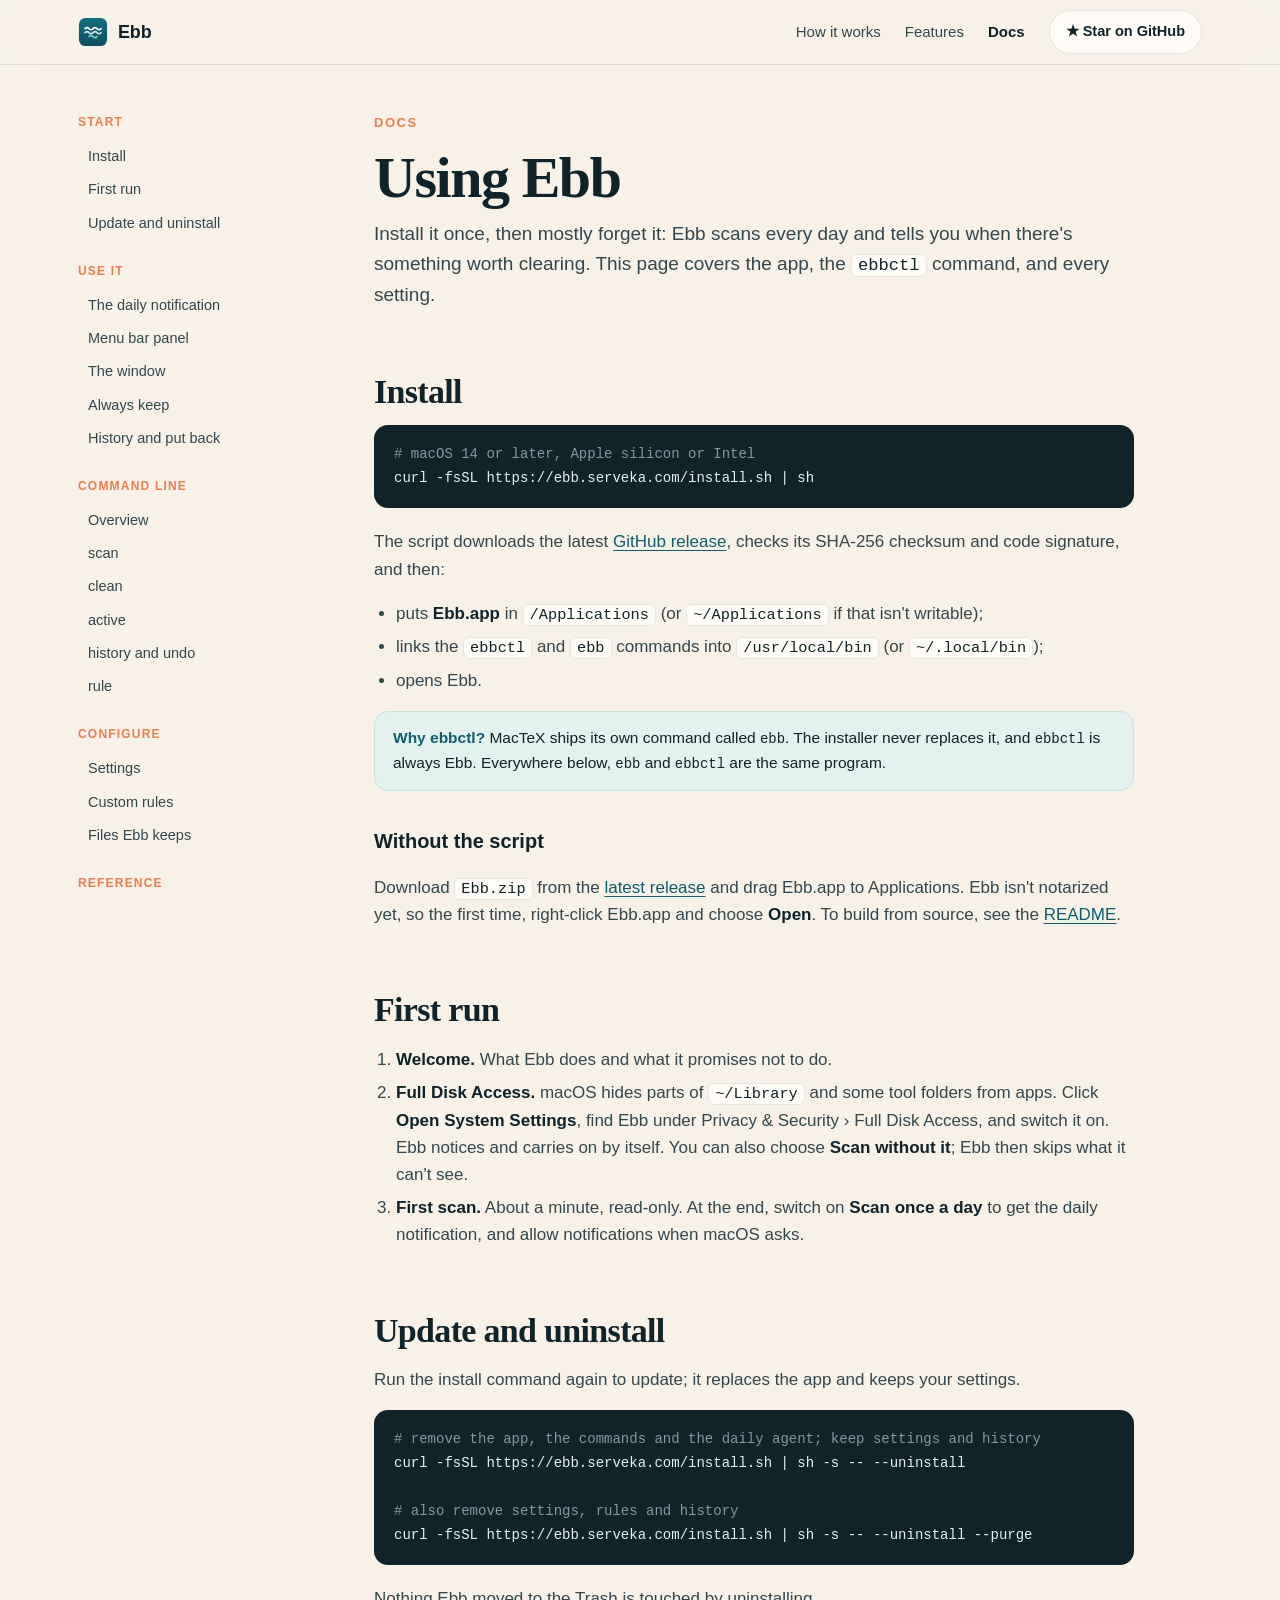
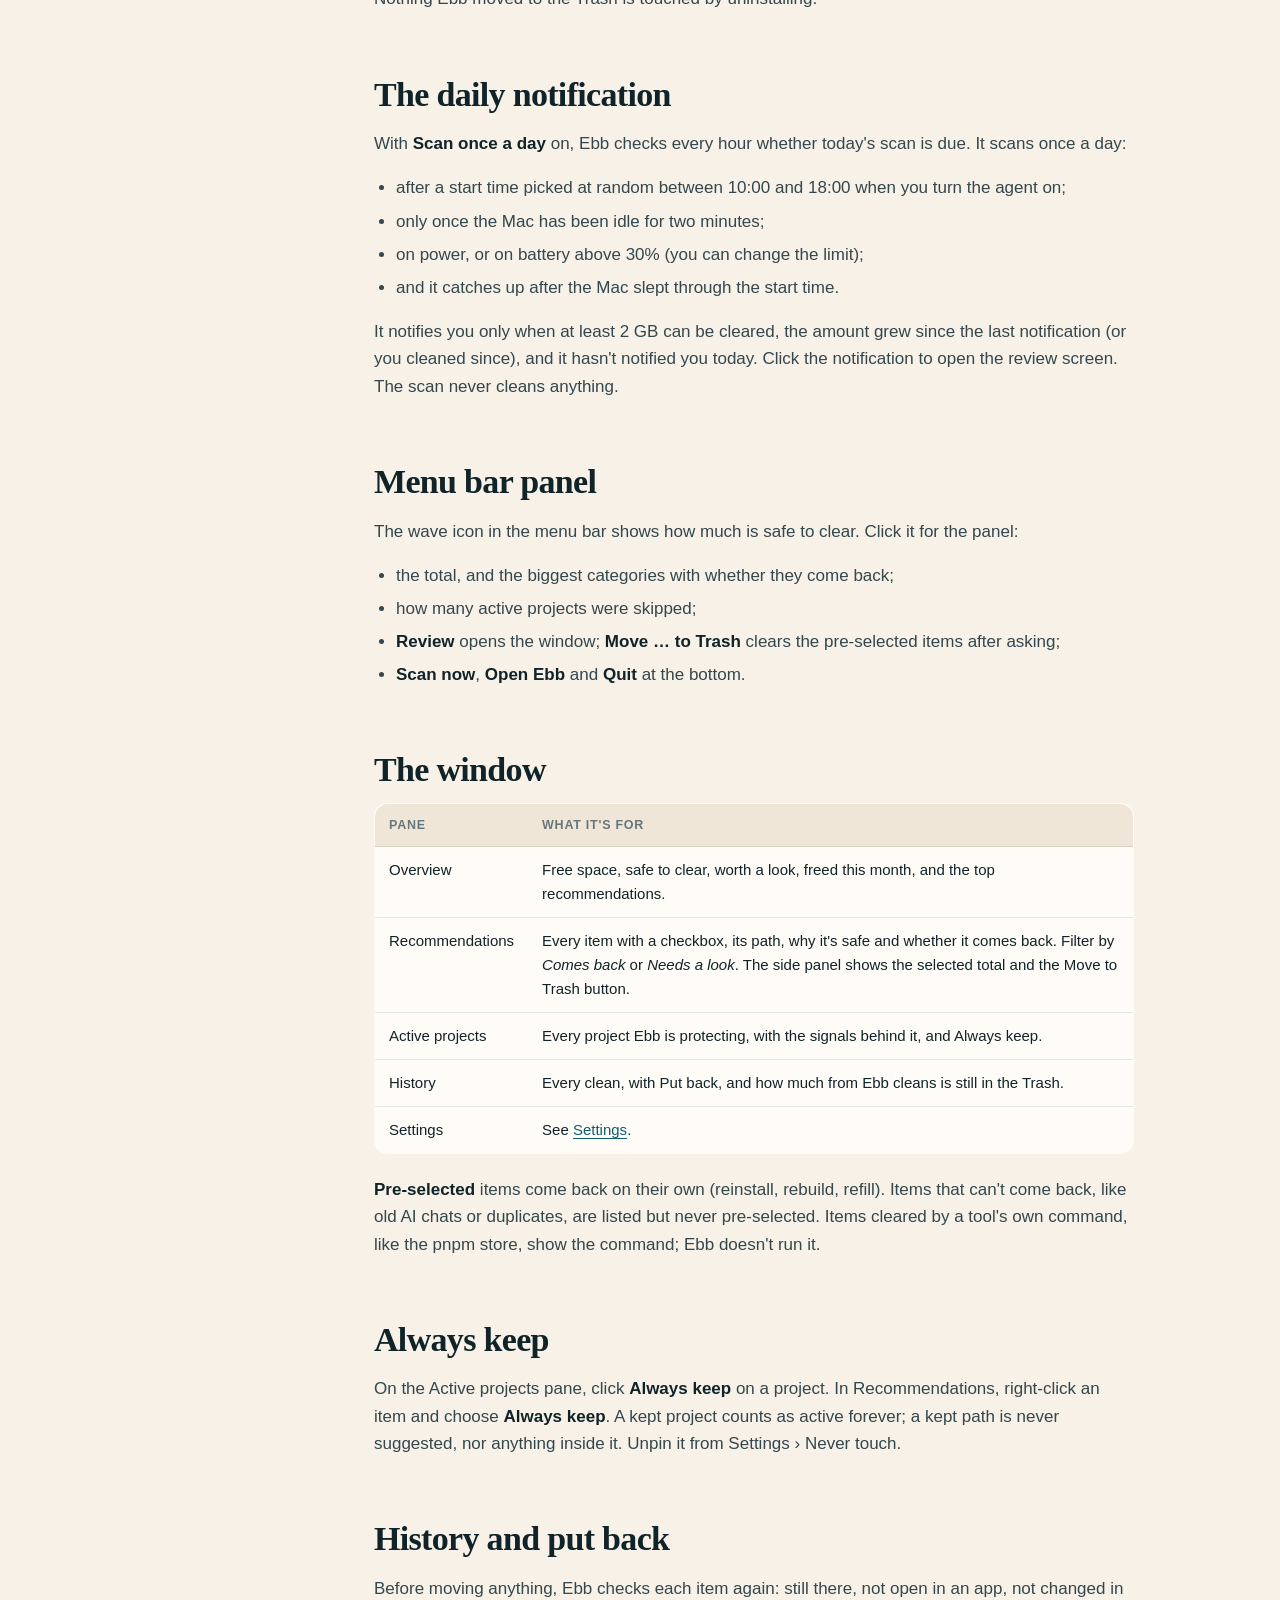
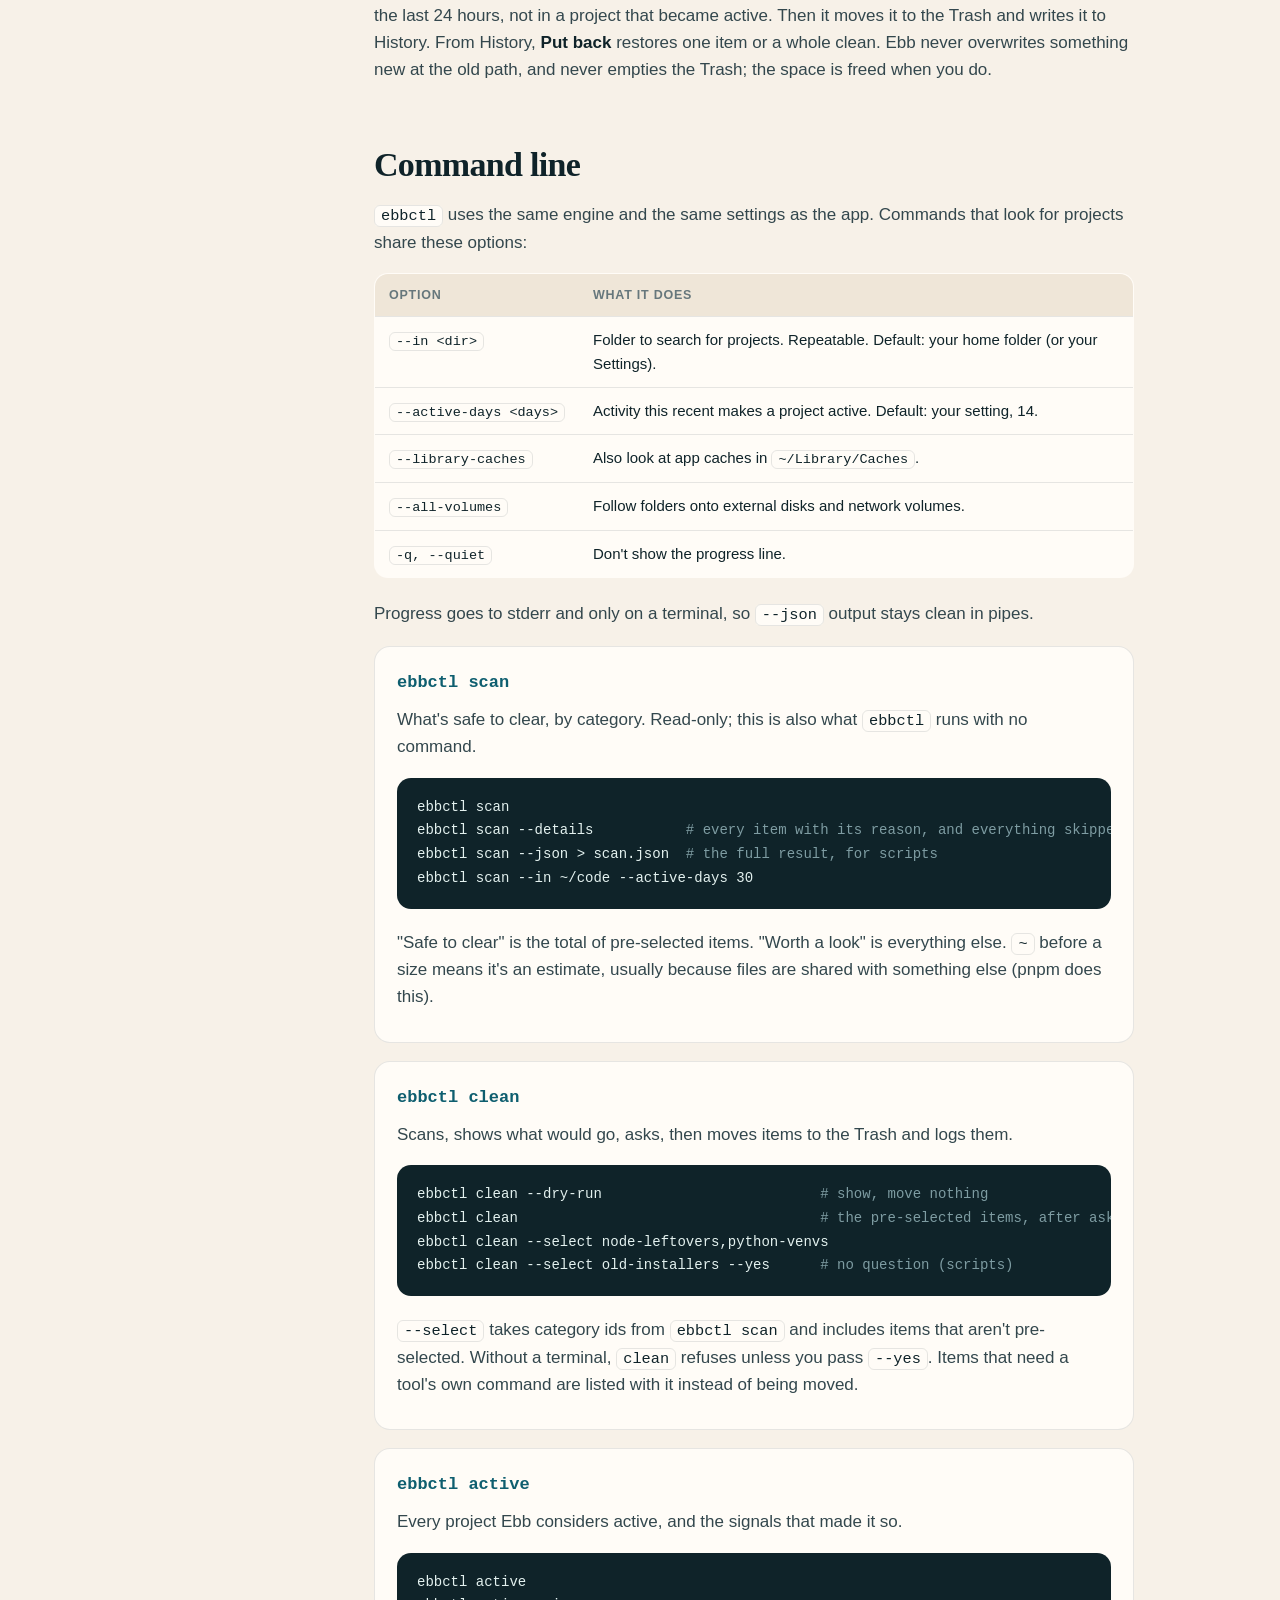
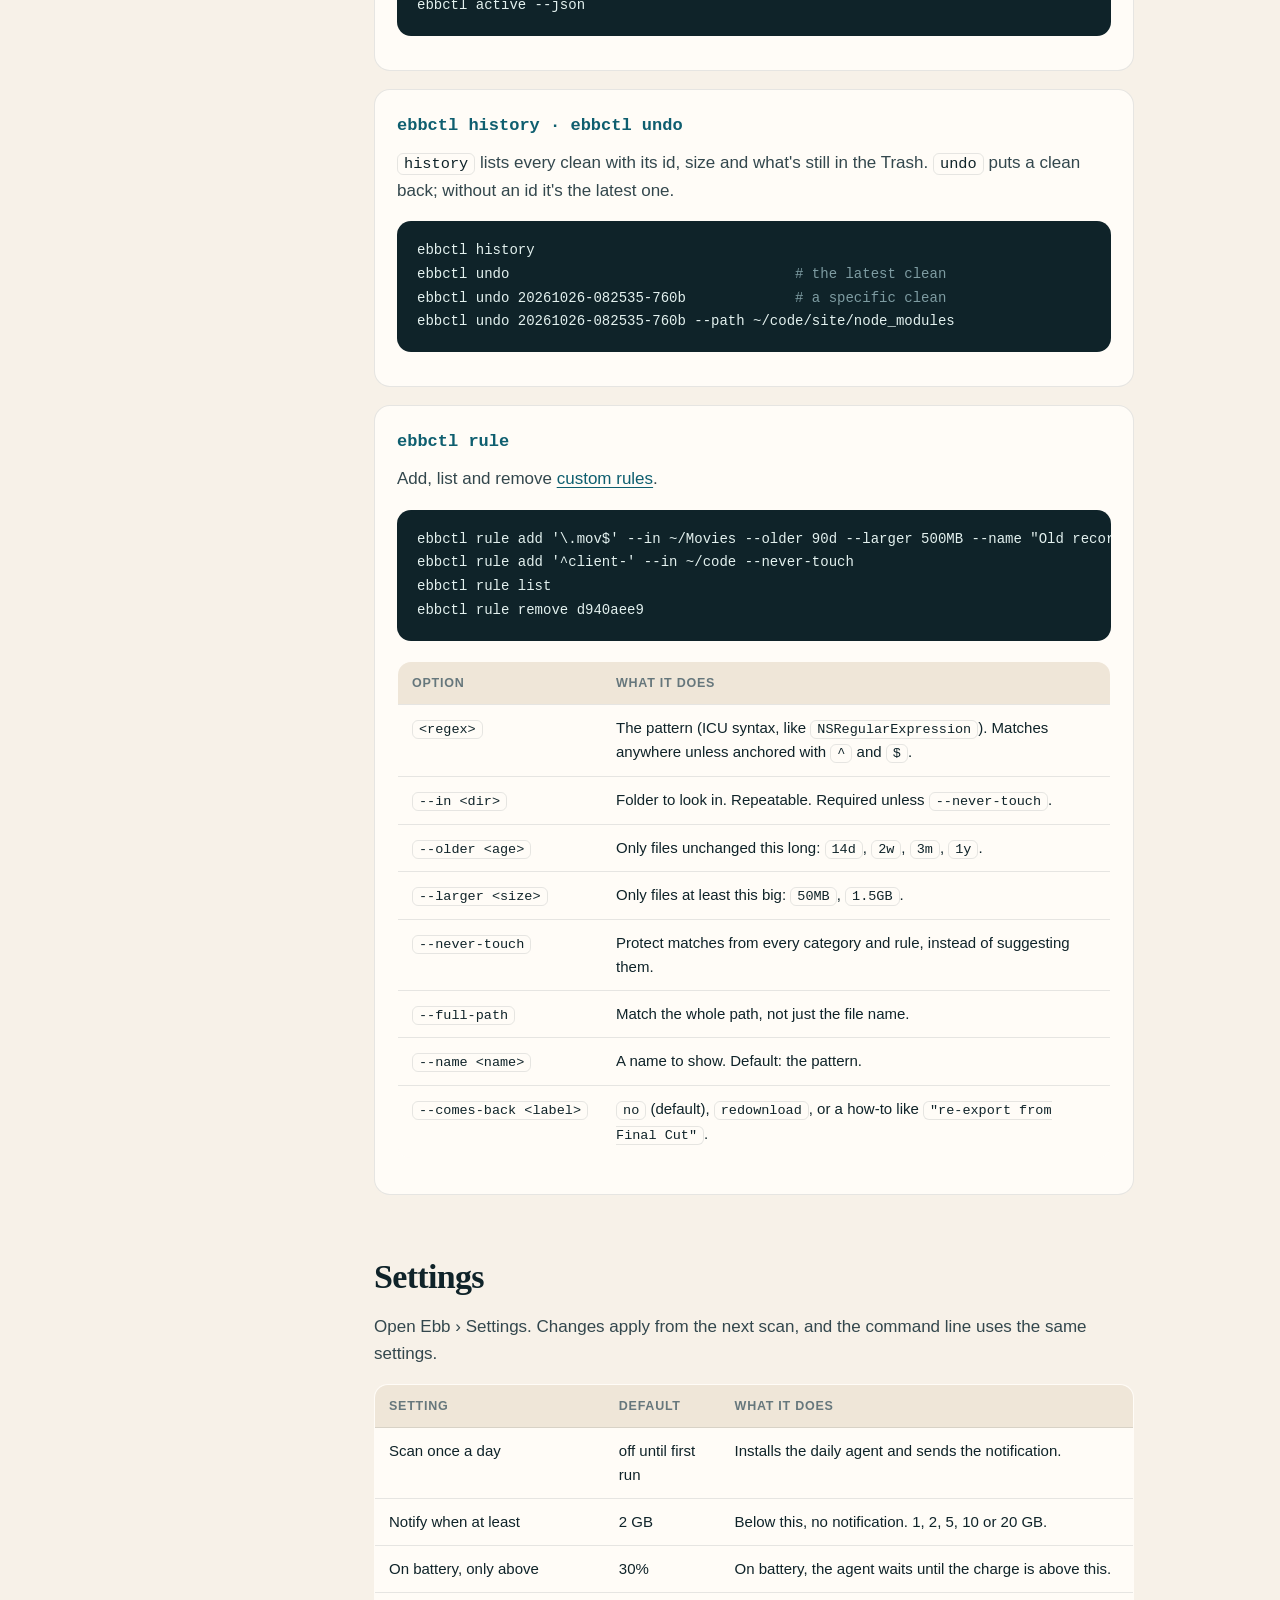
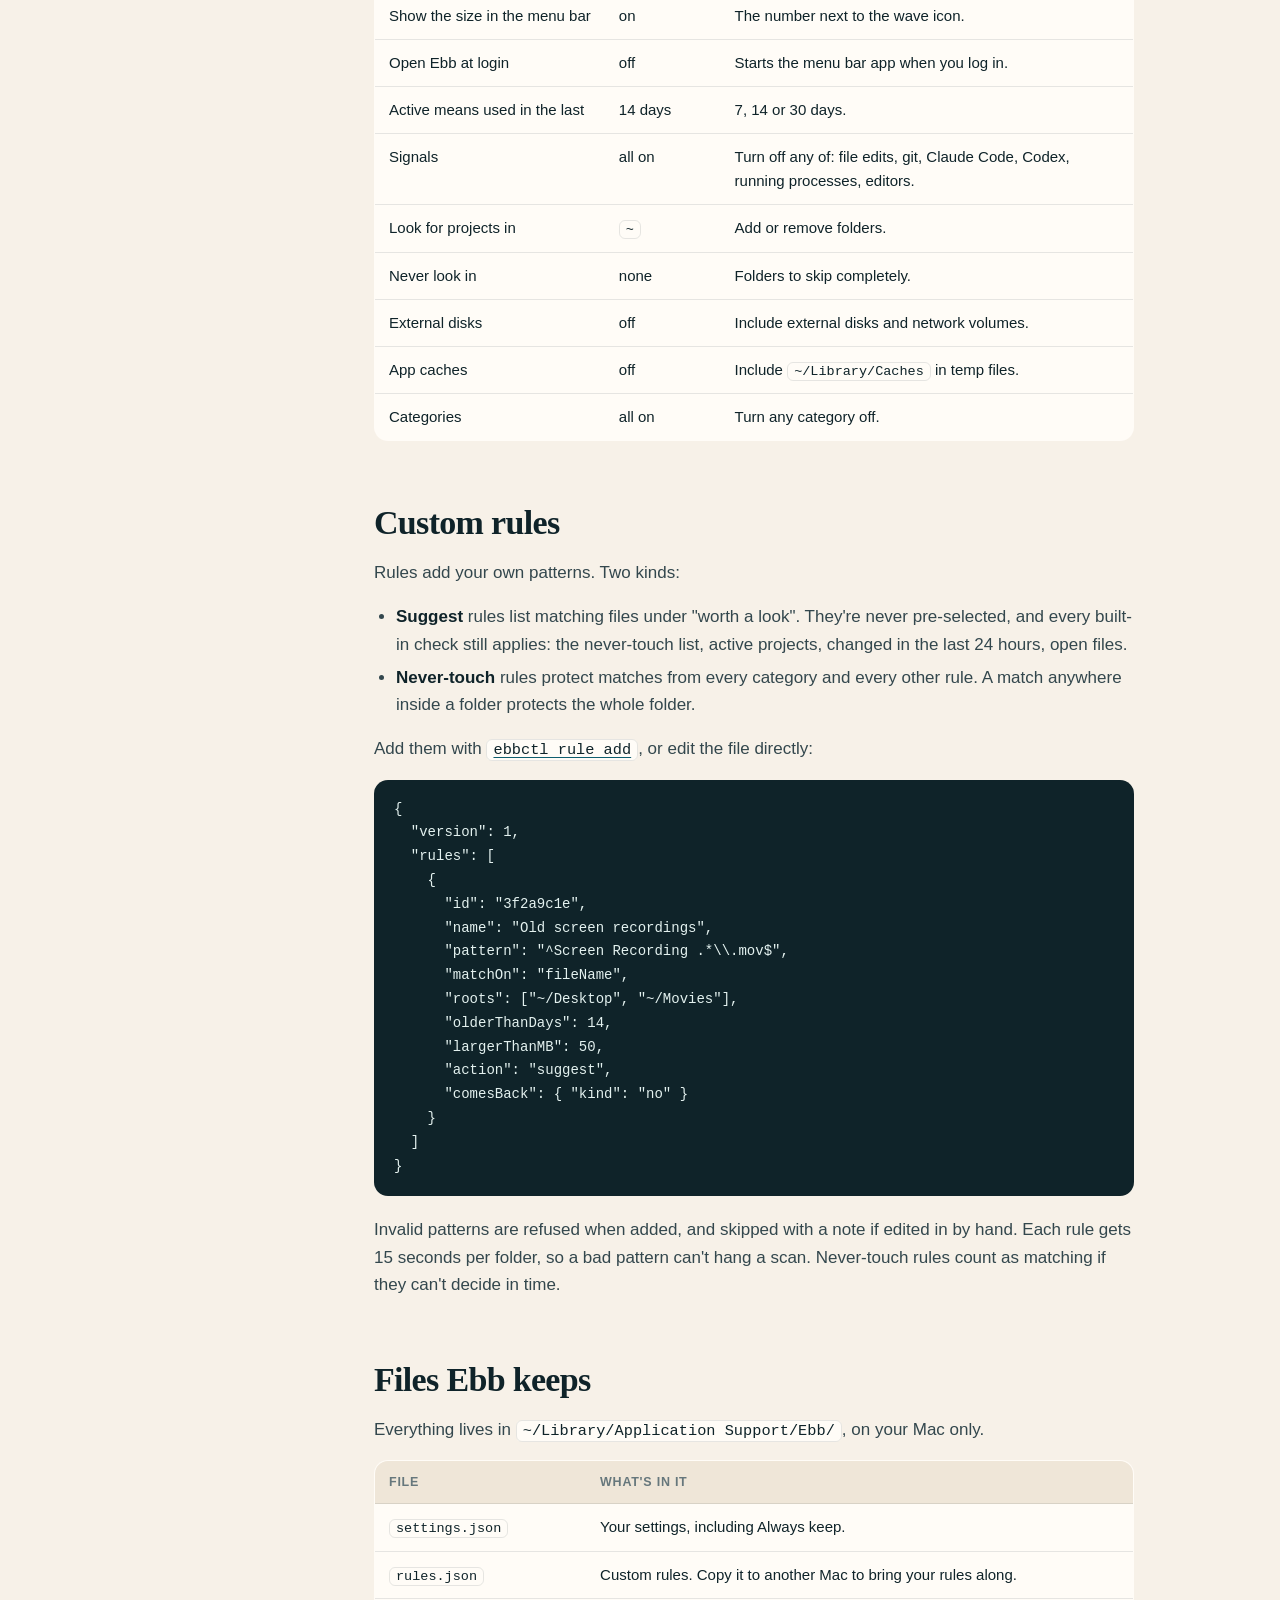
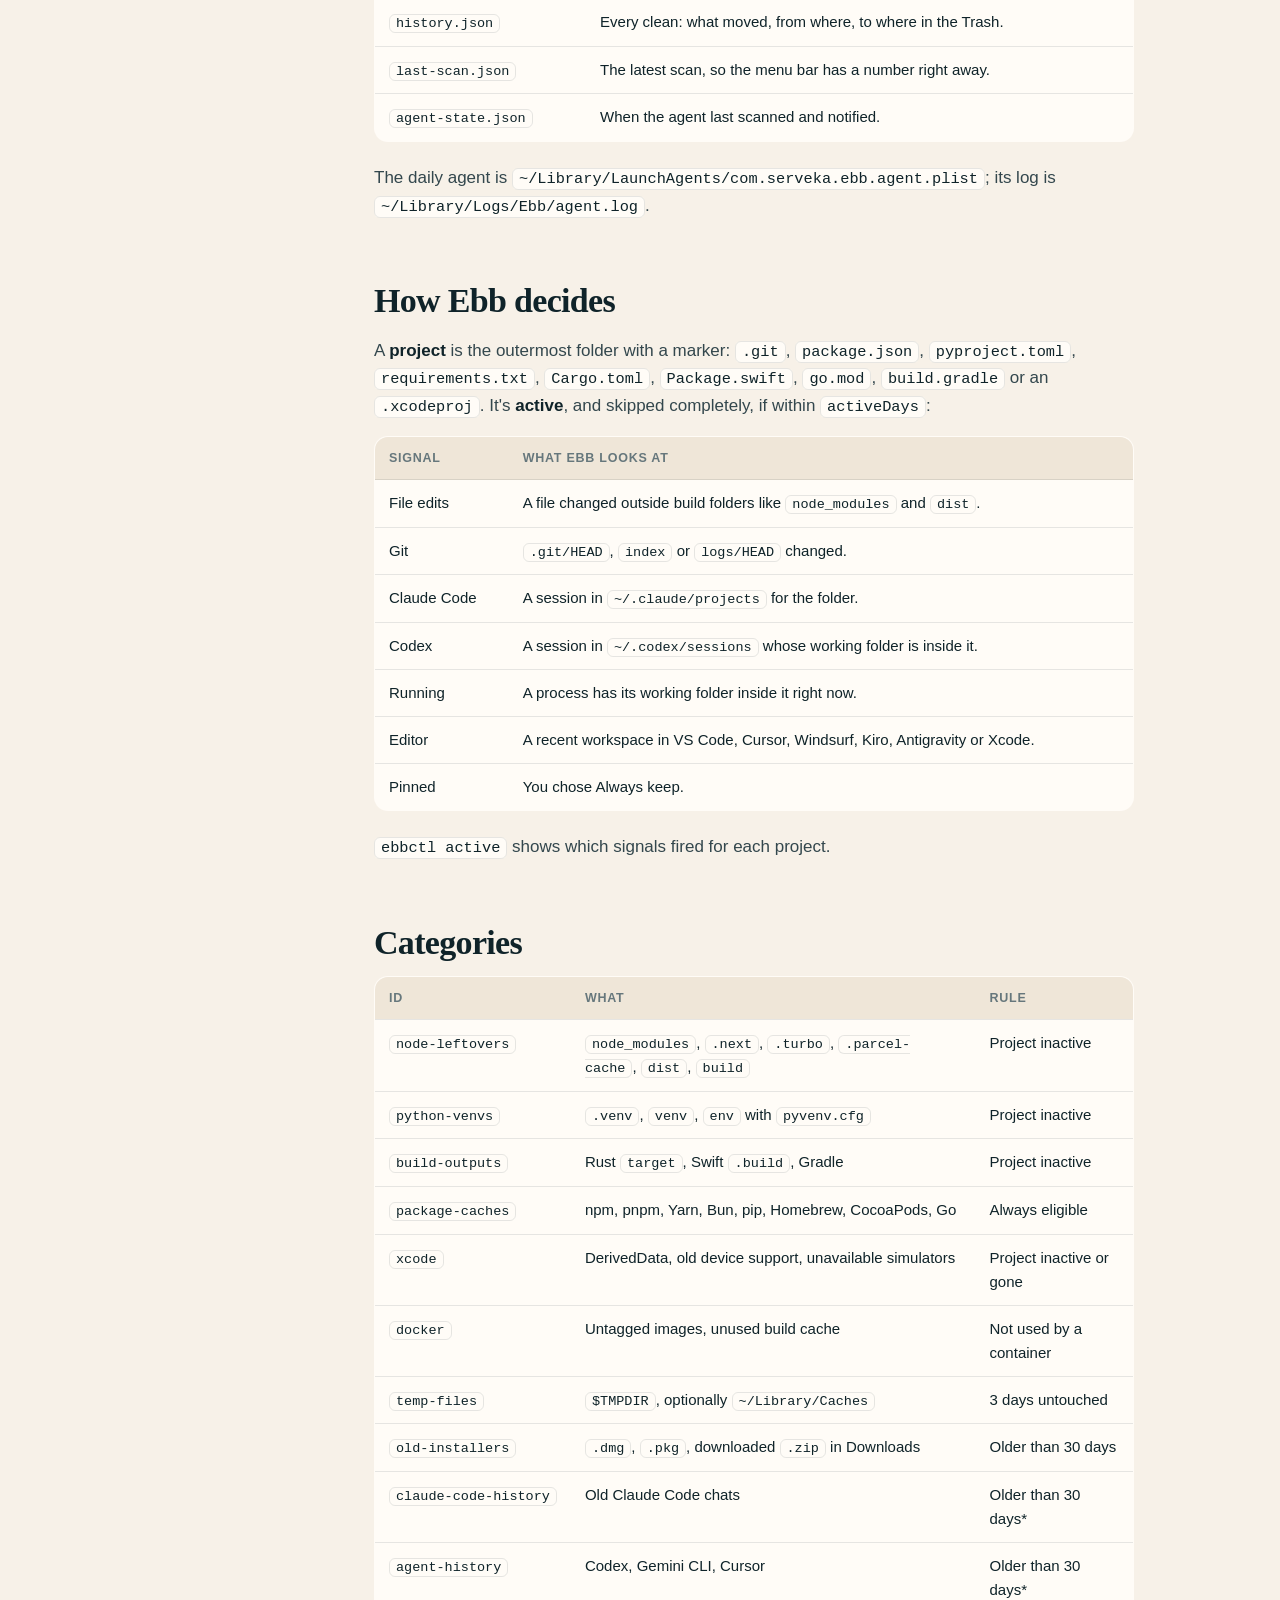
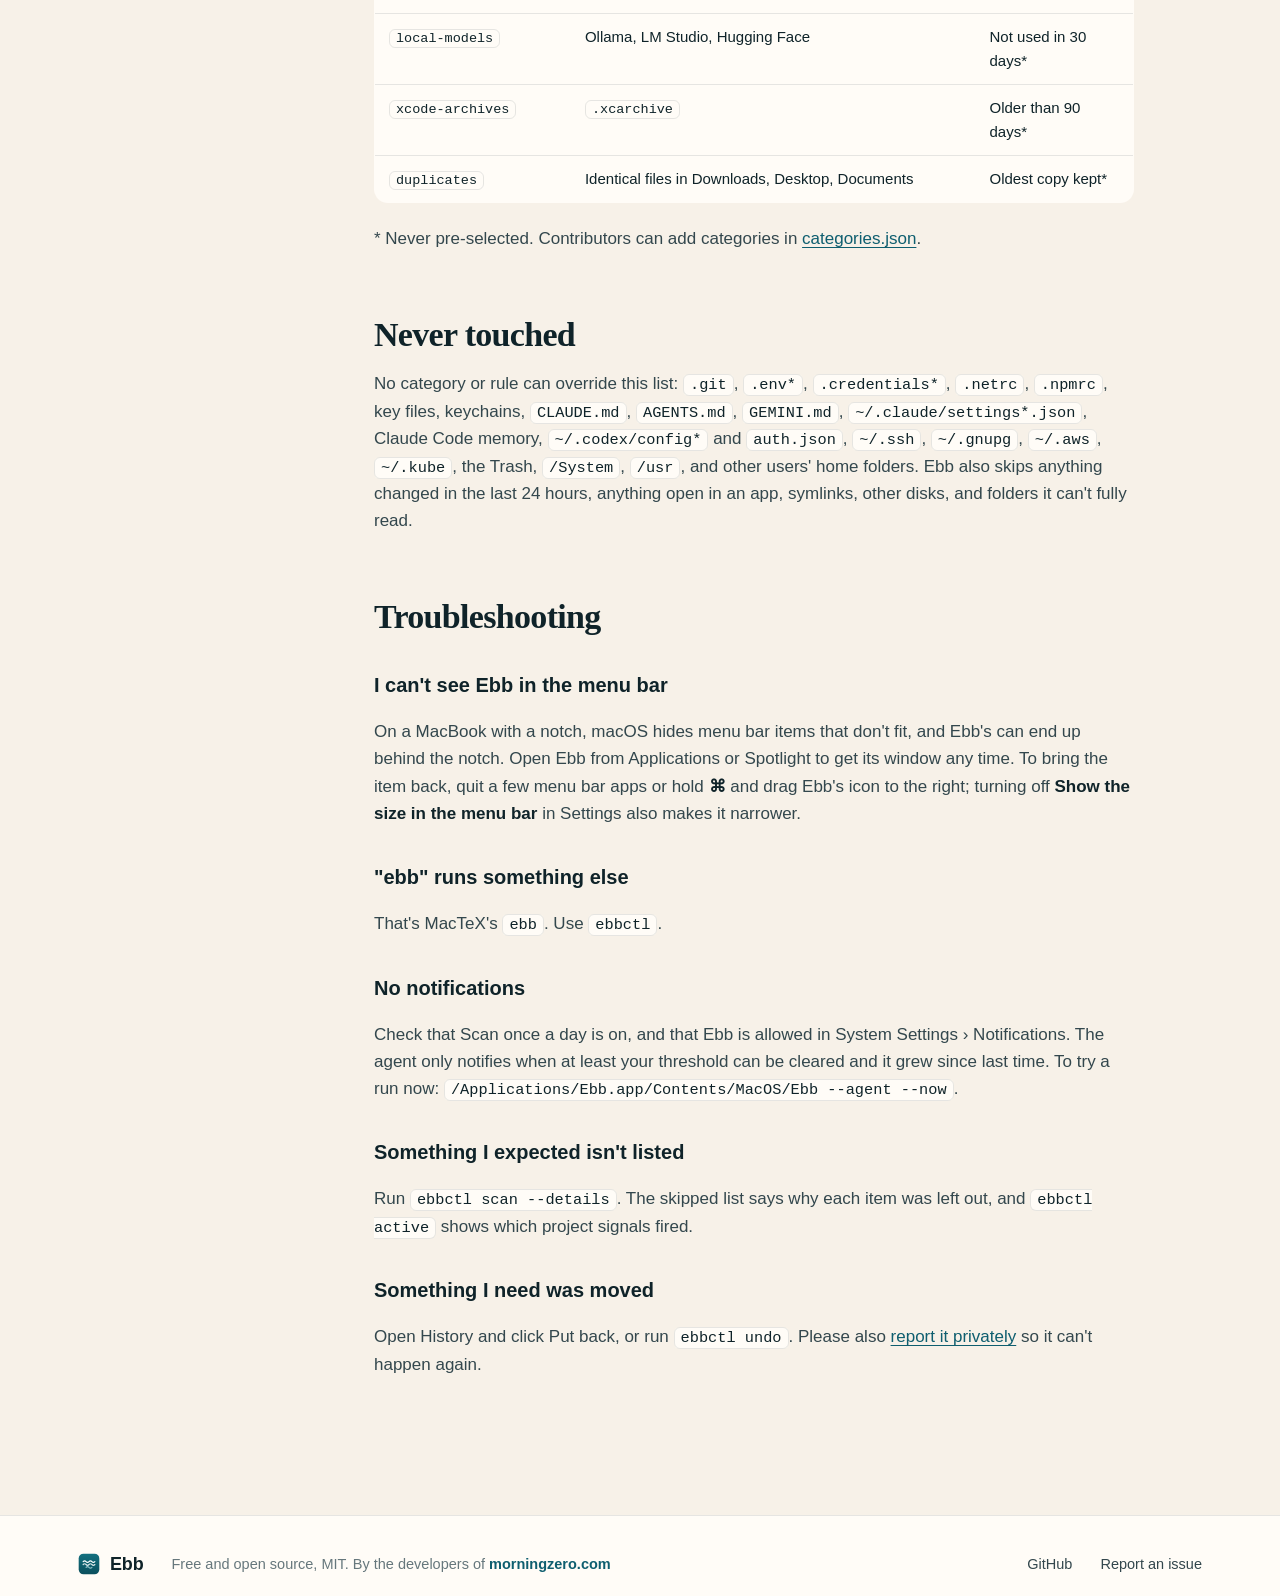
==== commit 411f72aa: "Open the window when Ebb is launched again On a crowded menu bar macOS can hide the item behind the " ====
--- a/landing/docs/index.html
+++ b/landing/docs/index.html
@@ -319,6 +319,8 @@
 
     <section id="trouble">
       <h2>Troubleshooting</h2>
+      <h3>I can't see Ebb in the menu bar</h3>
+      <p>On a MacBook with a notch, macOS hides menu bar items that don't fit, and Ebb's can end up behind the notch. Open Ebb from Applications or Spotlight to get its window any time. To bring the item back, quit a few menu bar apps or hold <strong>⌘</strong> and drag Ebb's icon to the right; turning off <strong>Show the size in the menu bar</strong> in Settings also makes it narrower.</p>
       <h3>"ebb" runs something else</h3>
       <p>That's MacTeX's <code>ebb</code>. Use <code>ebbctl</code>.</p>
       <h3>No notifications</h3>
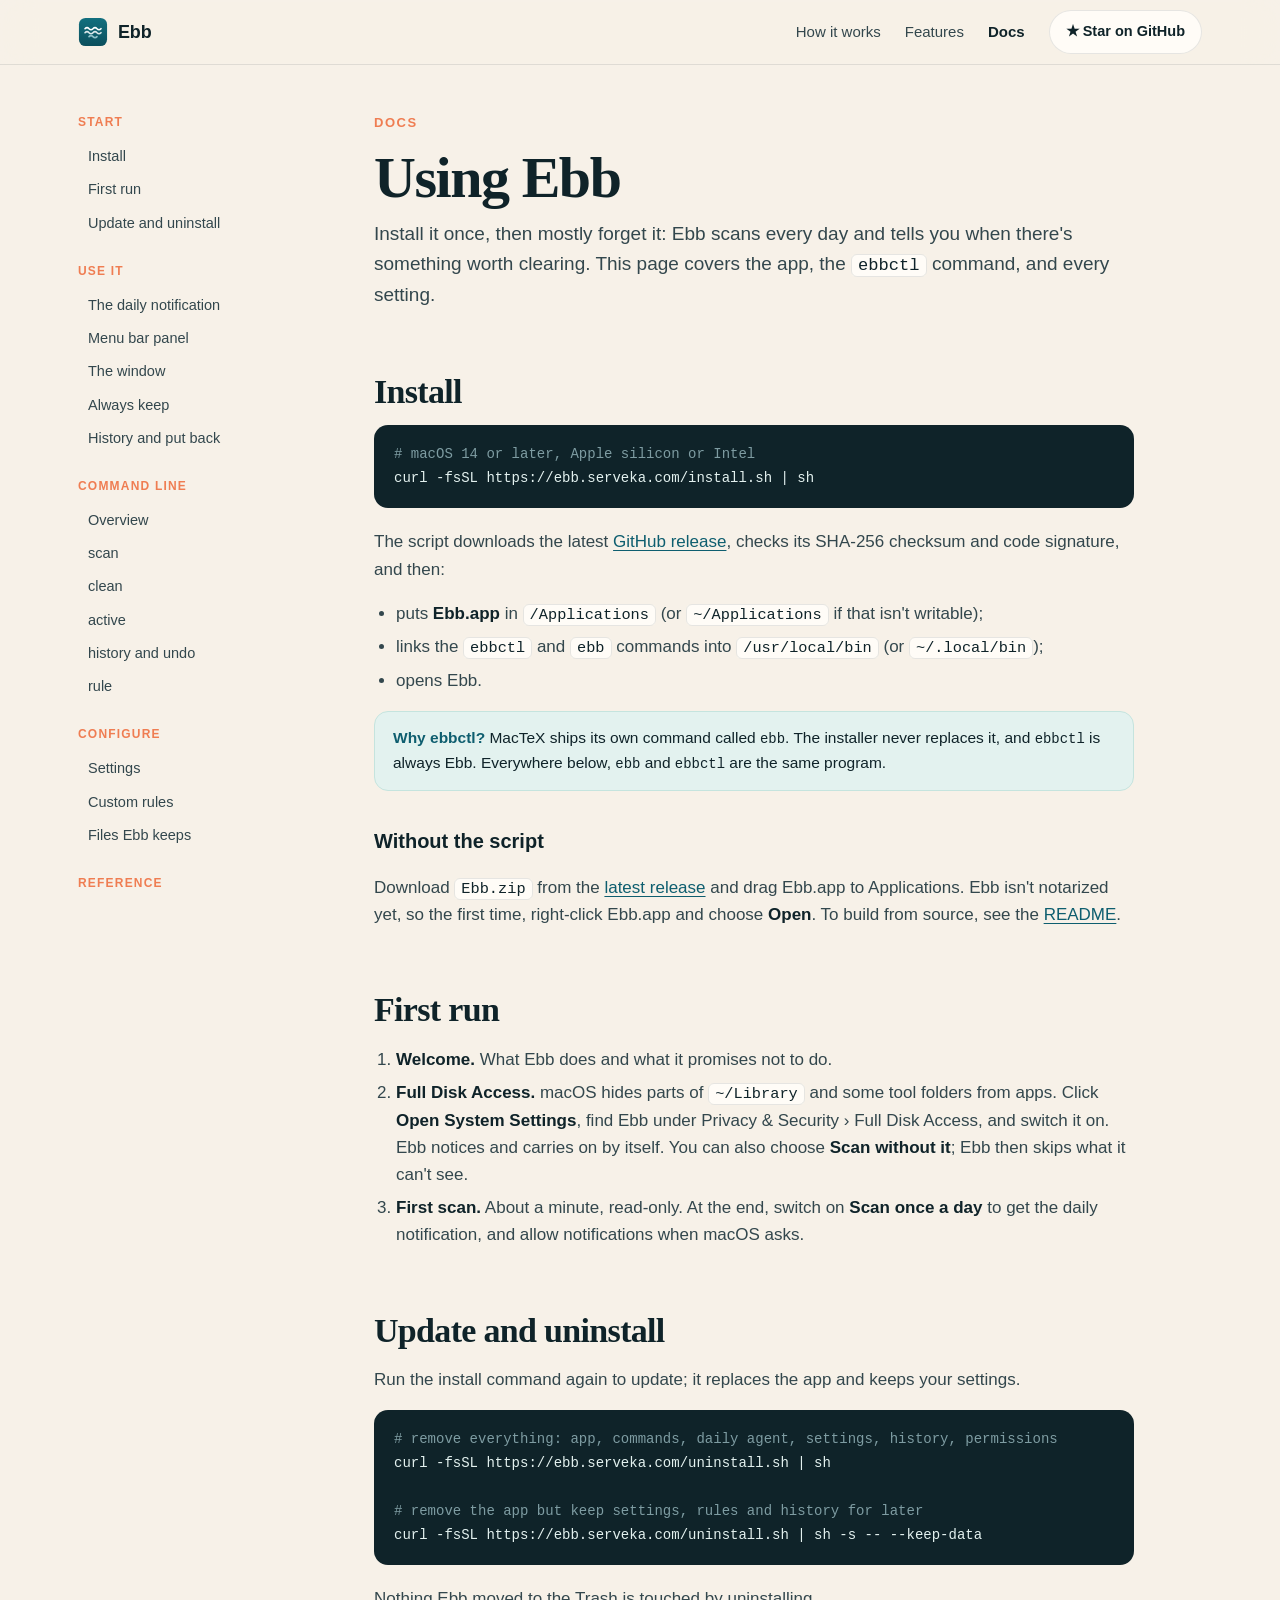
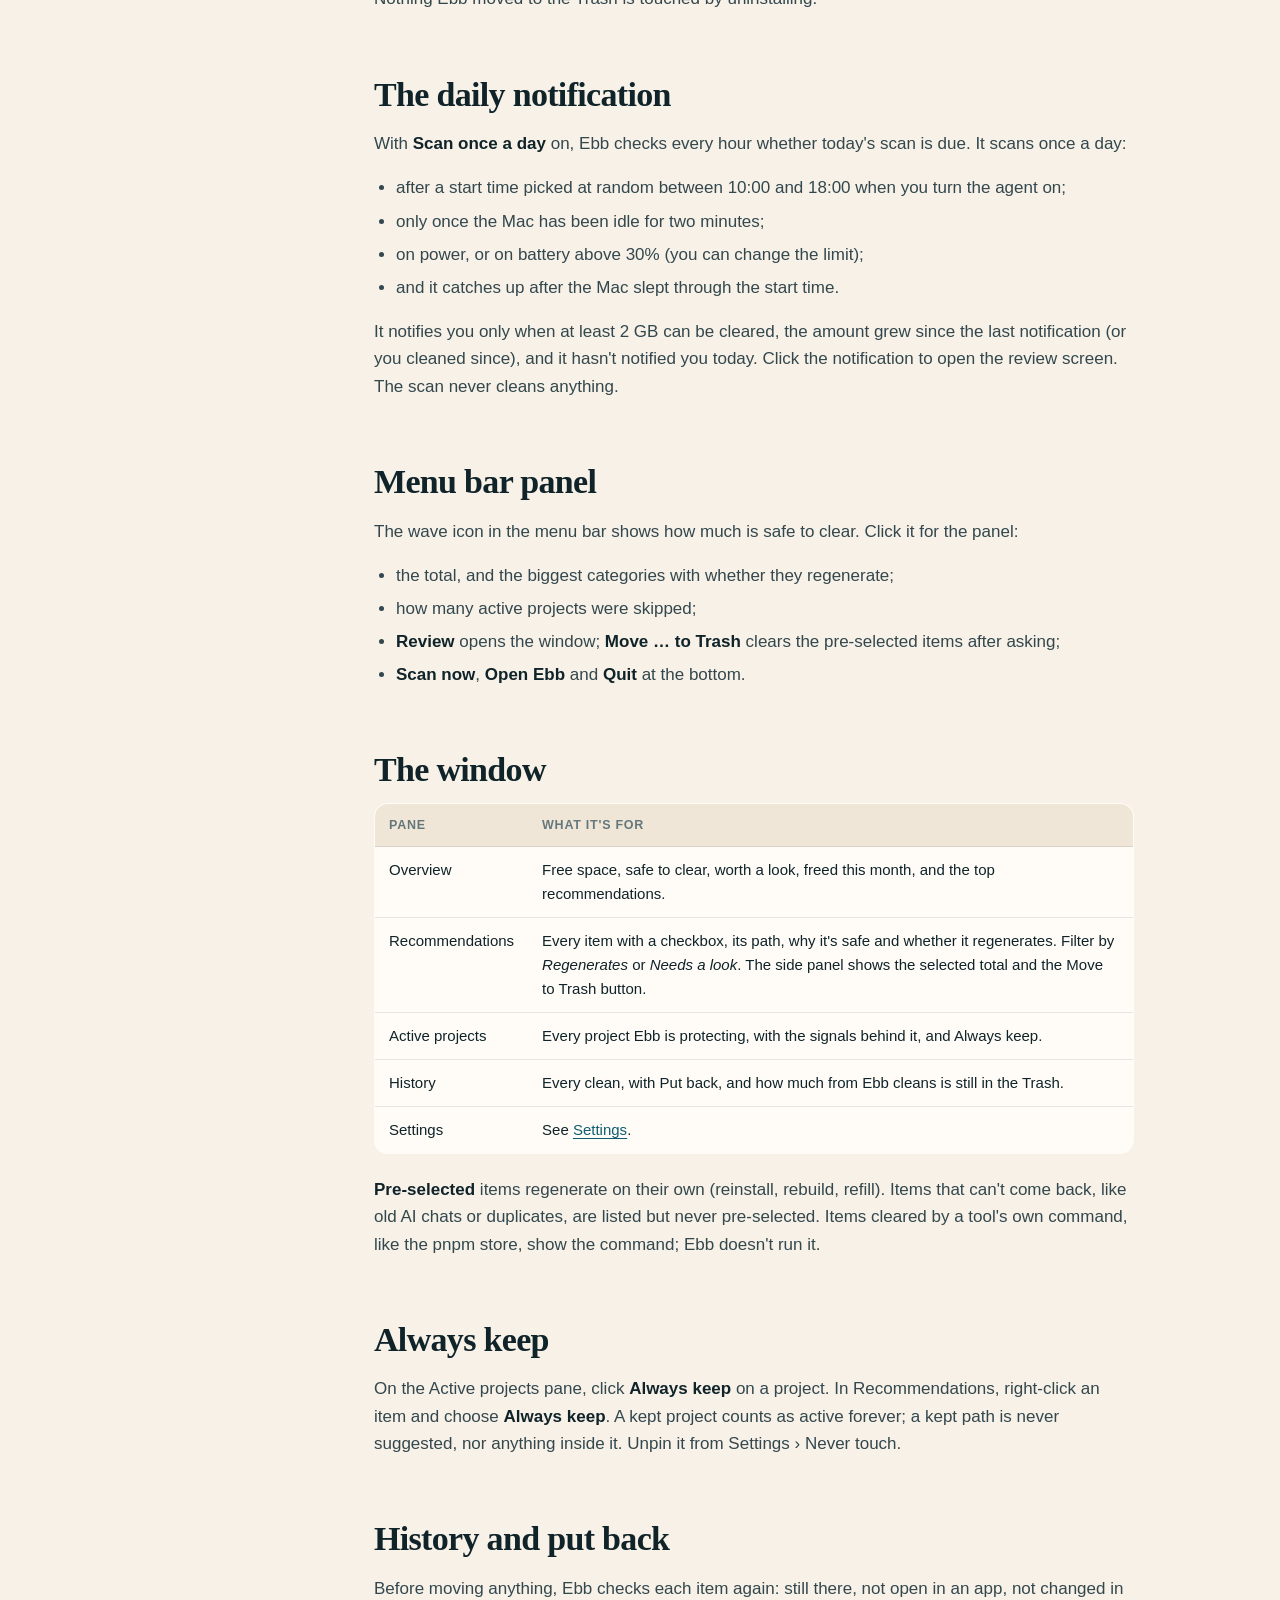
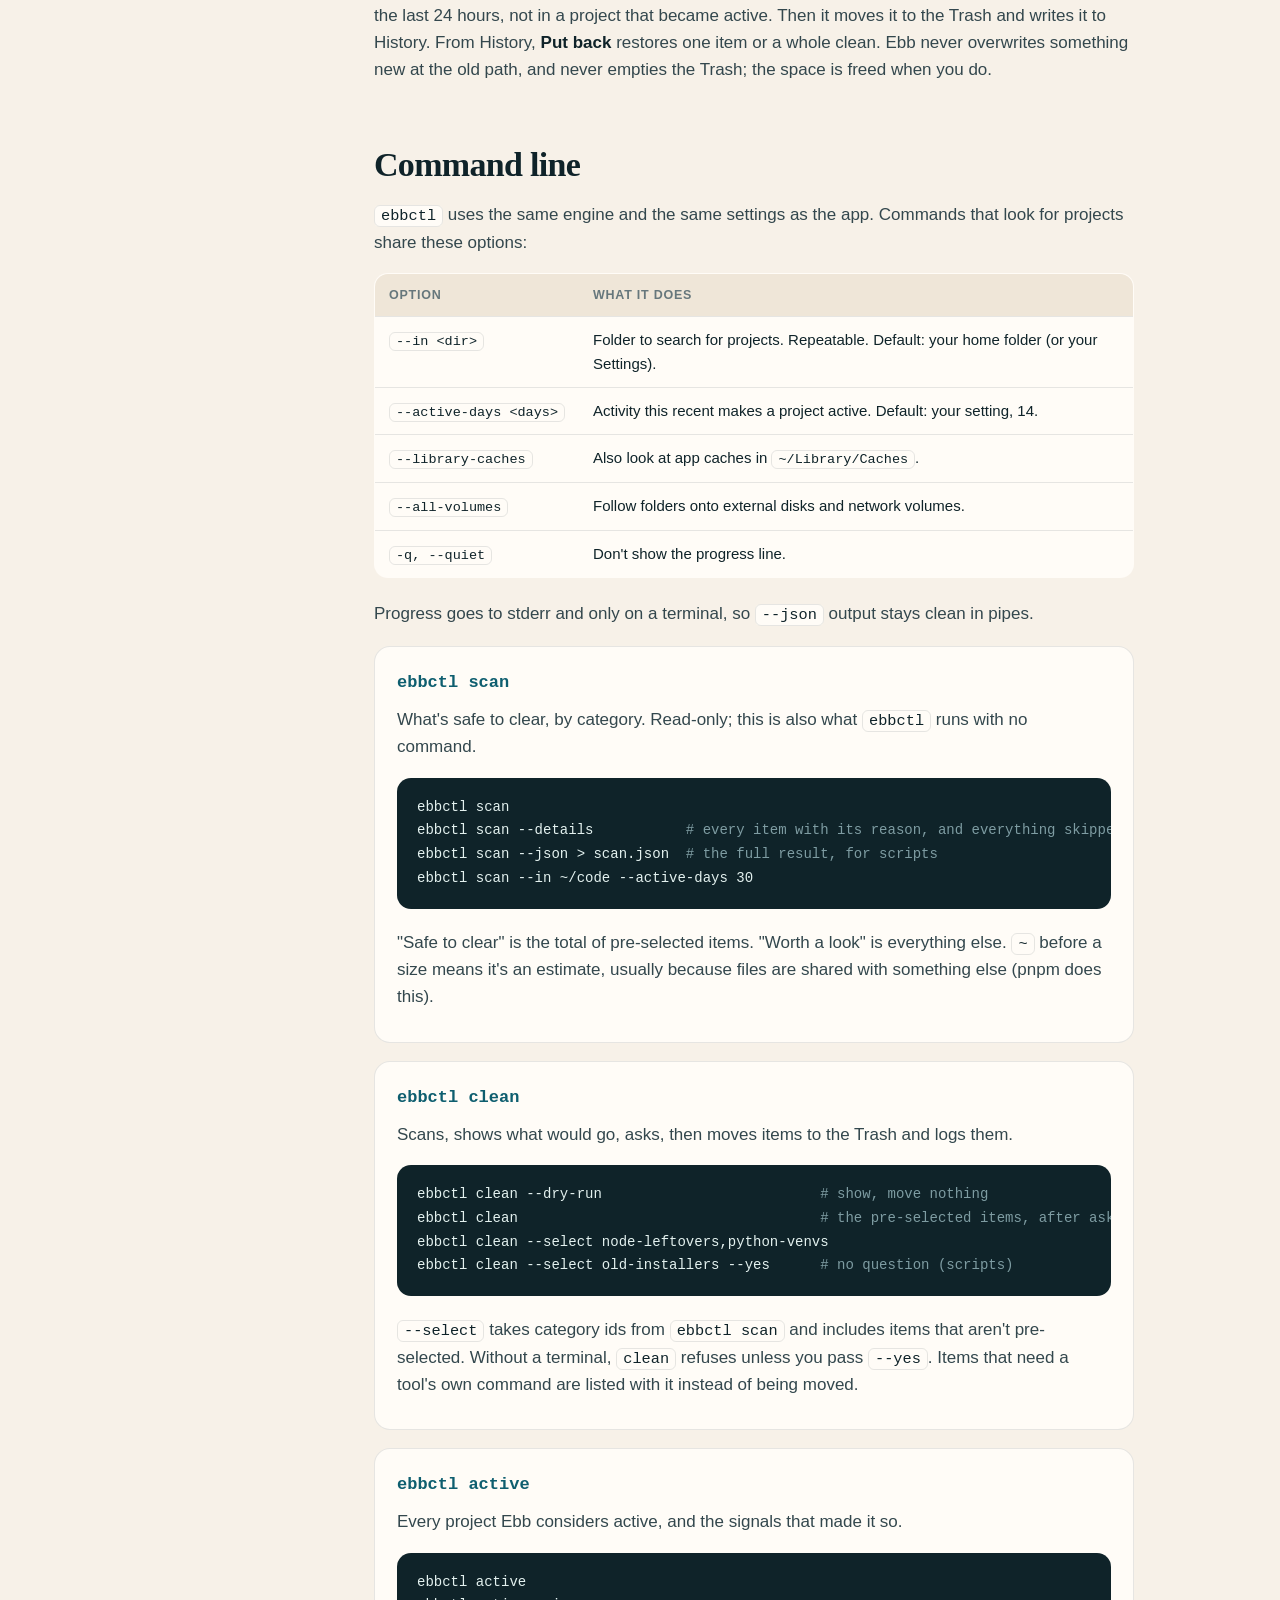
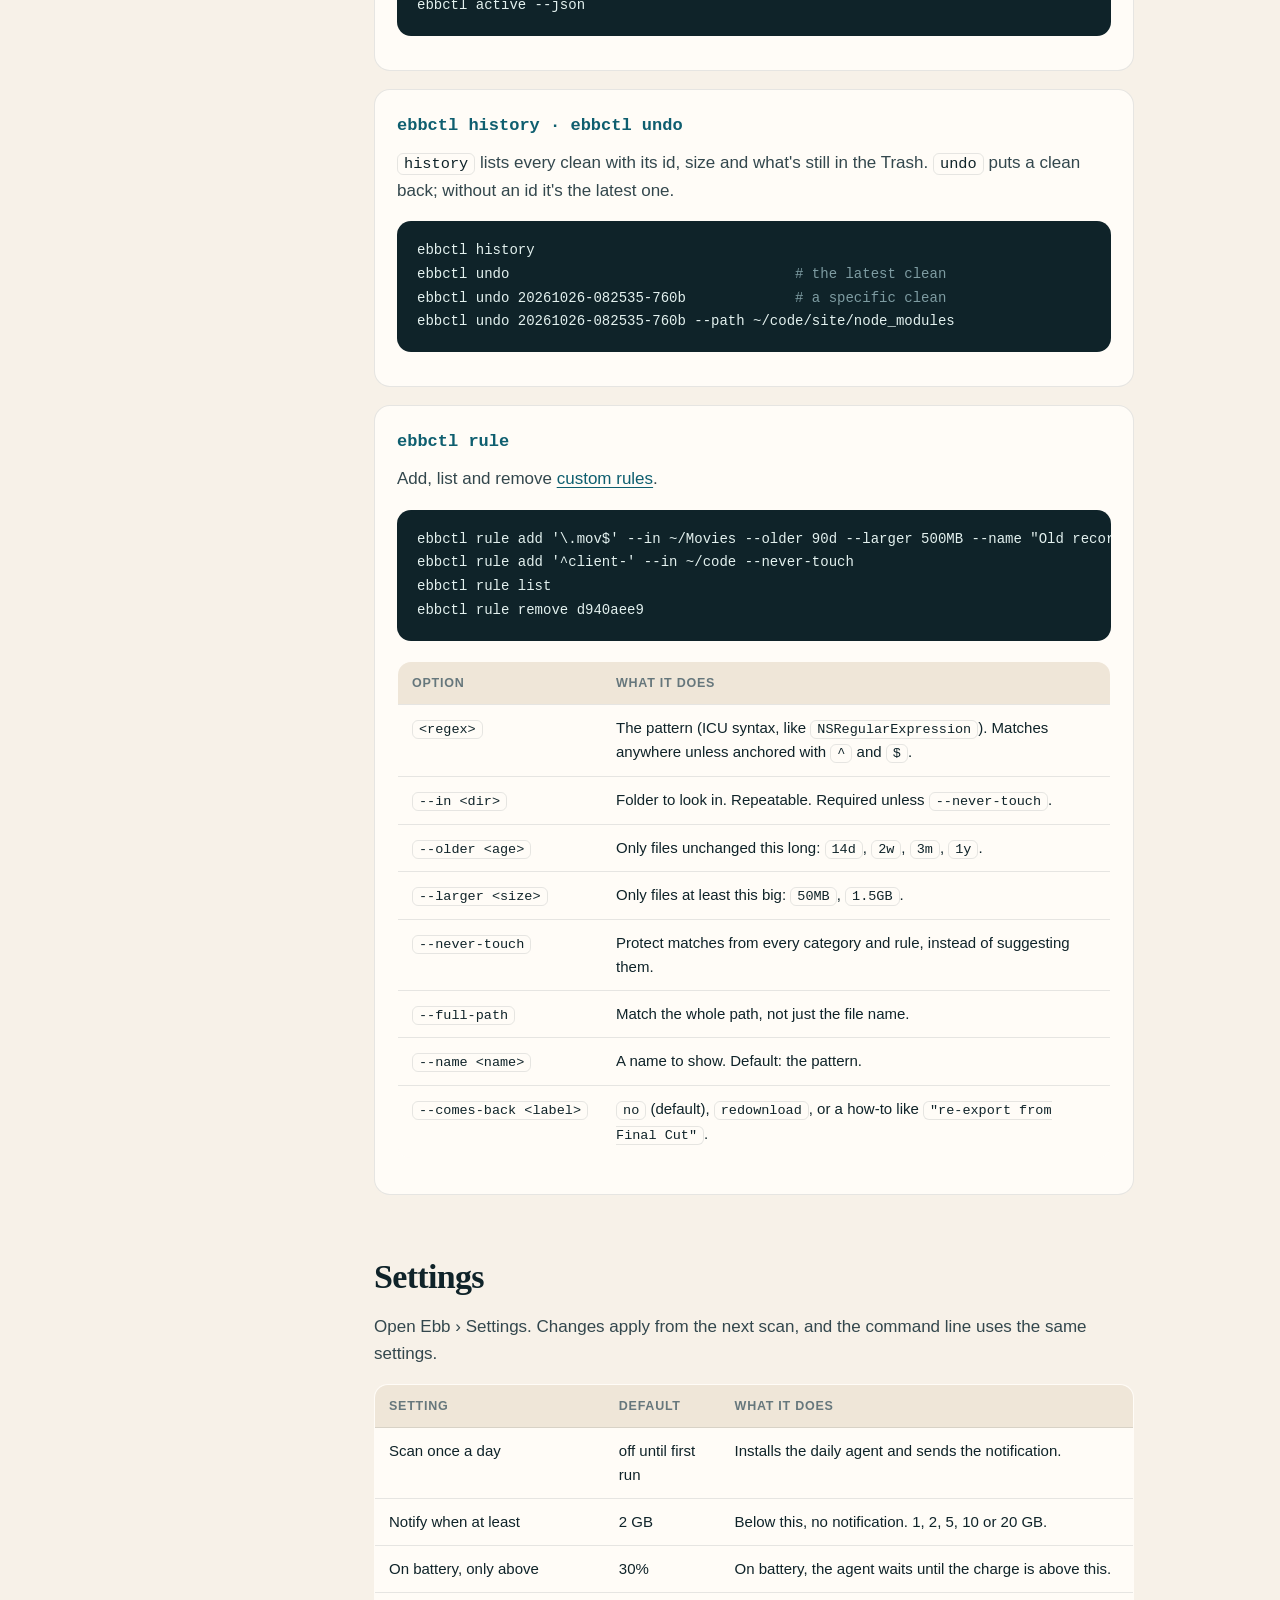
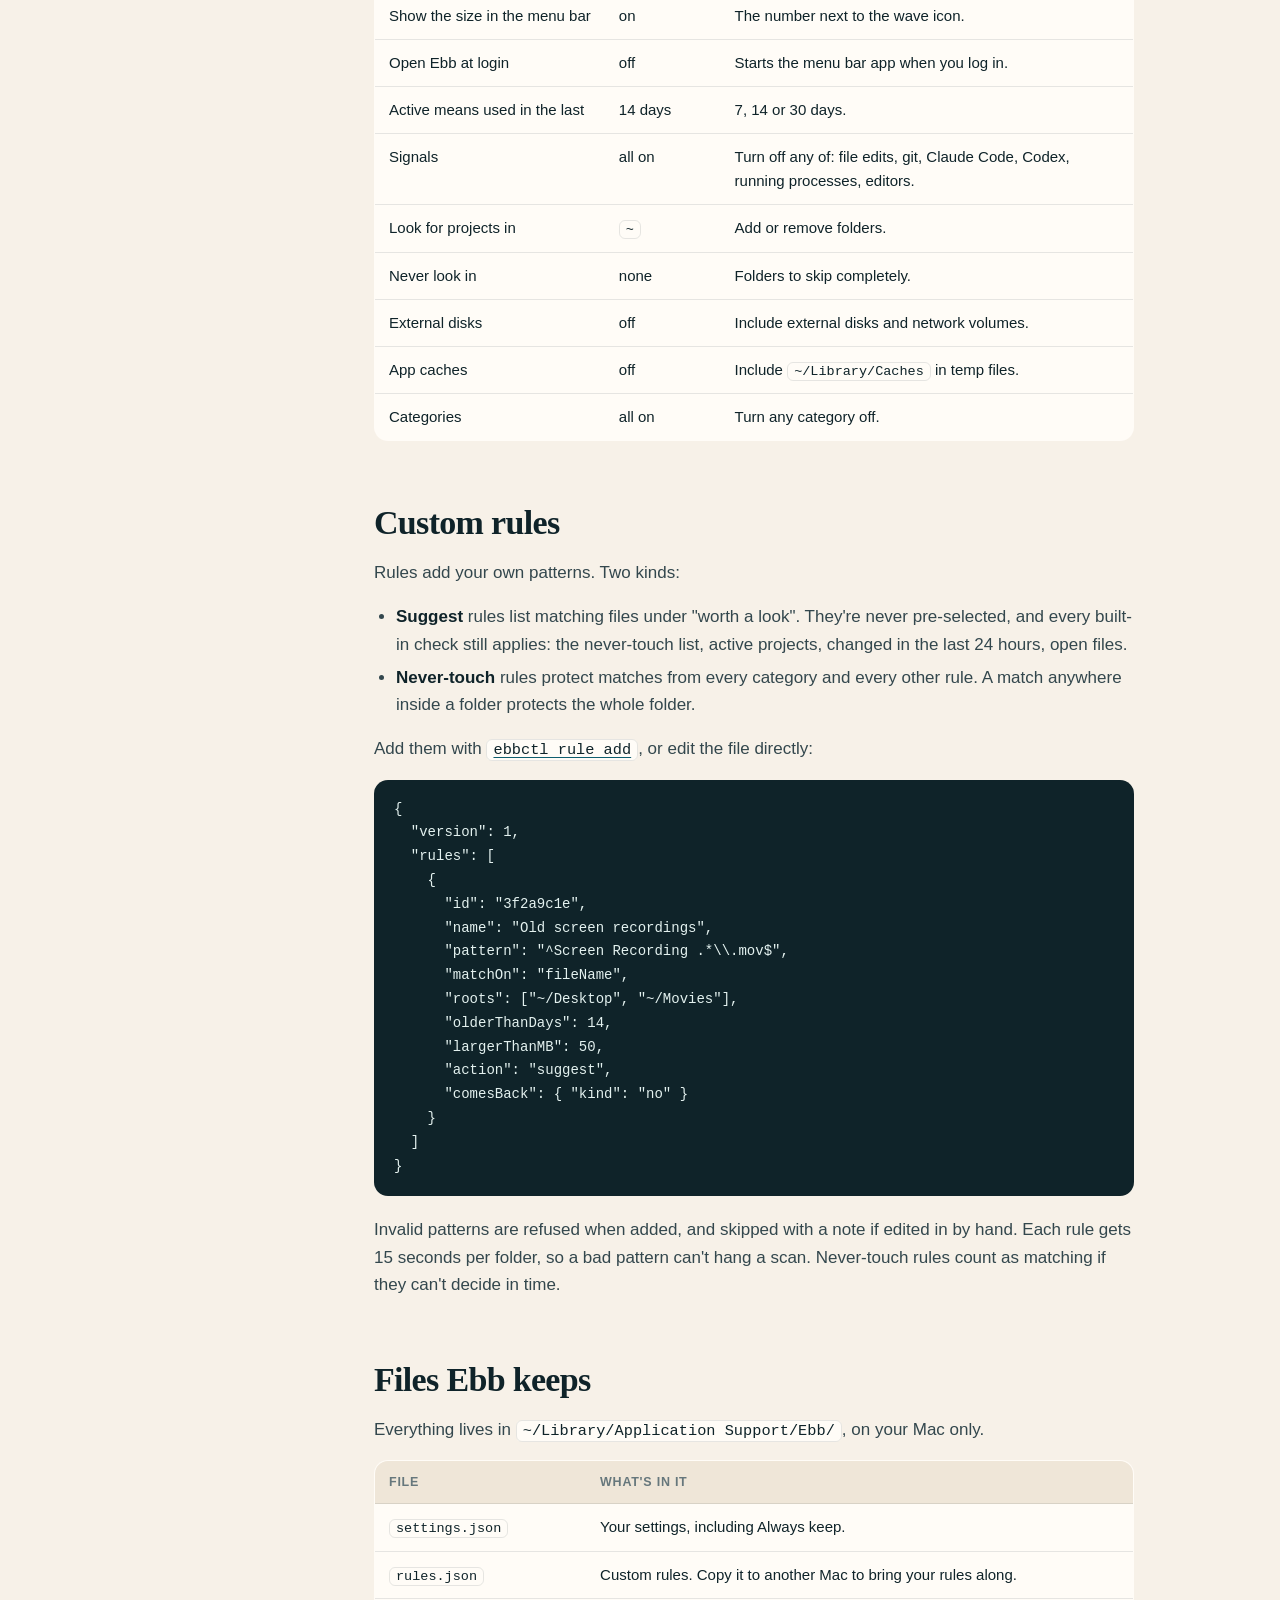
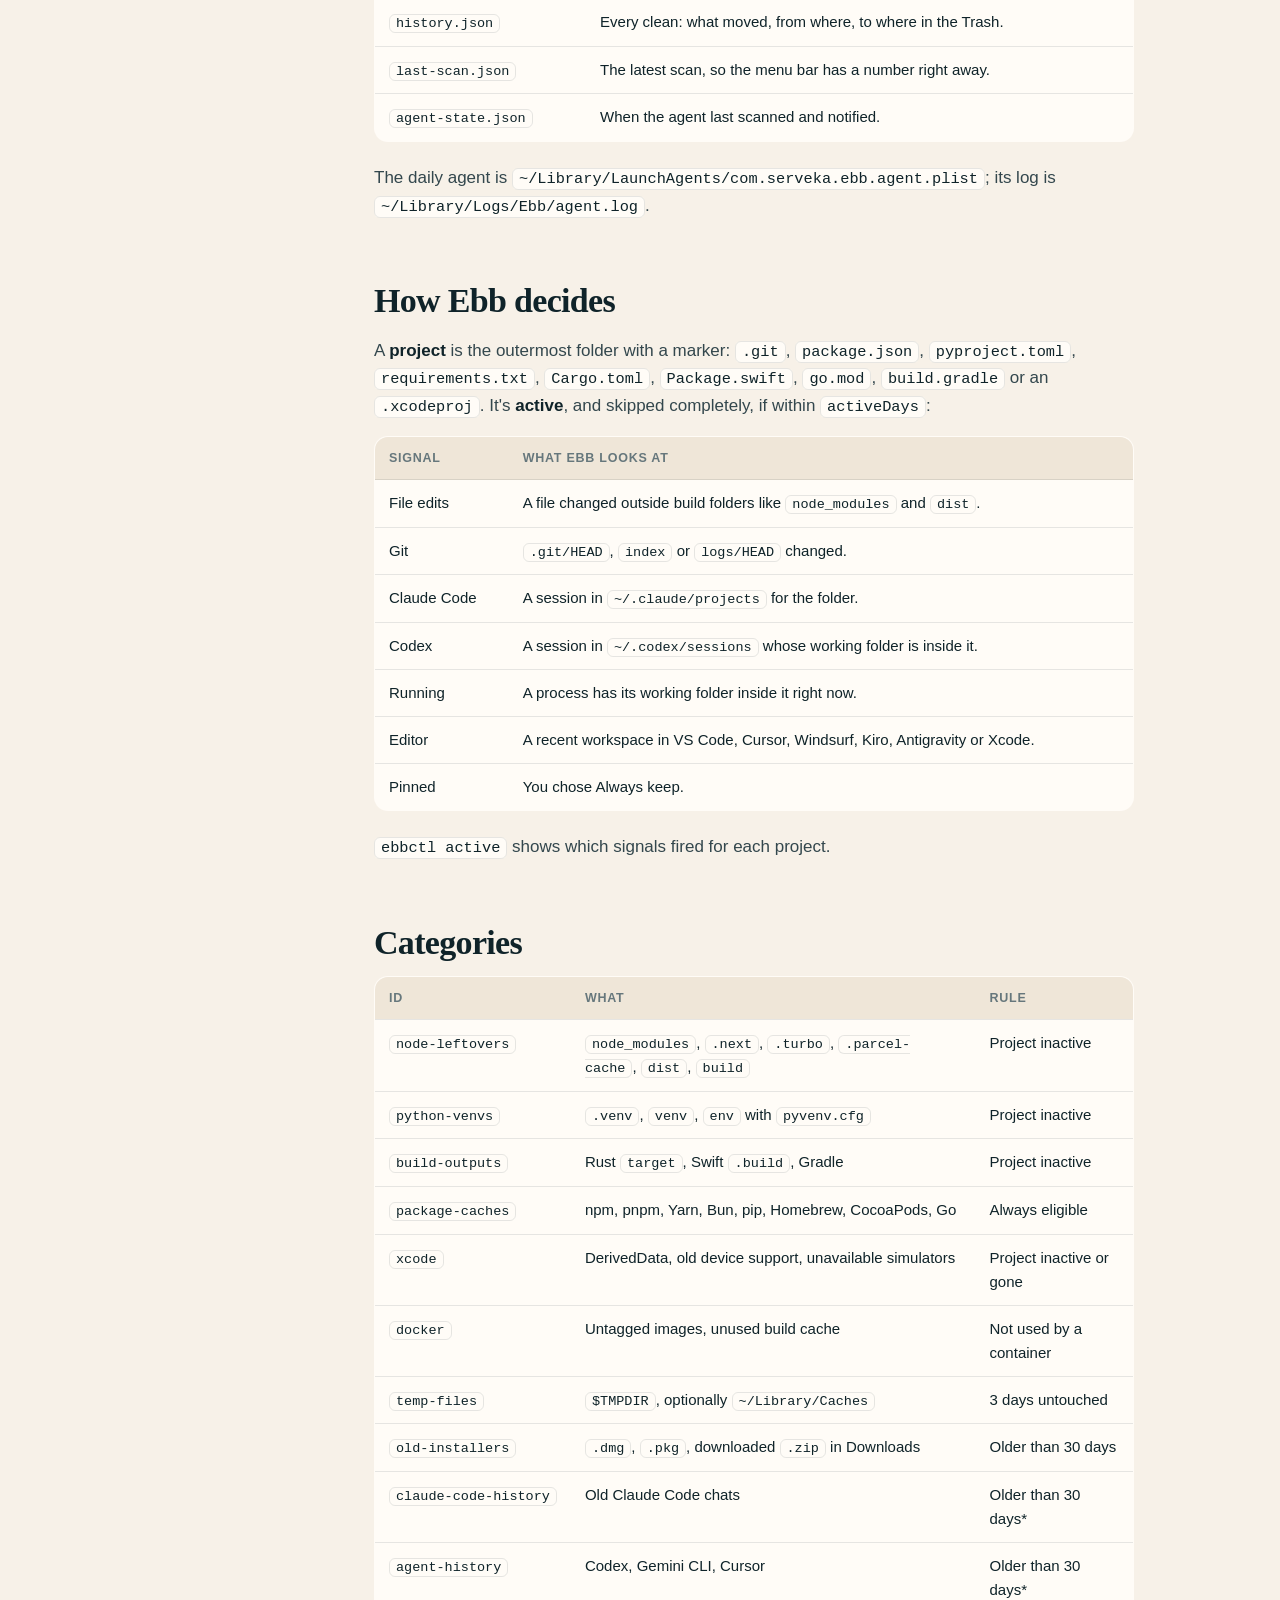
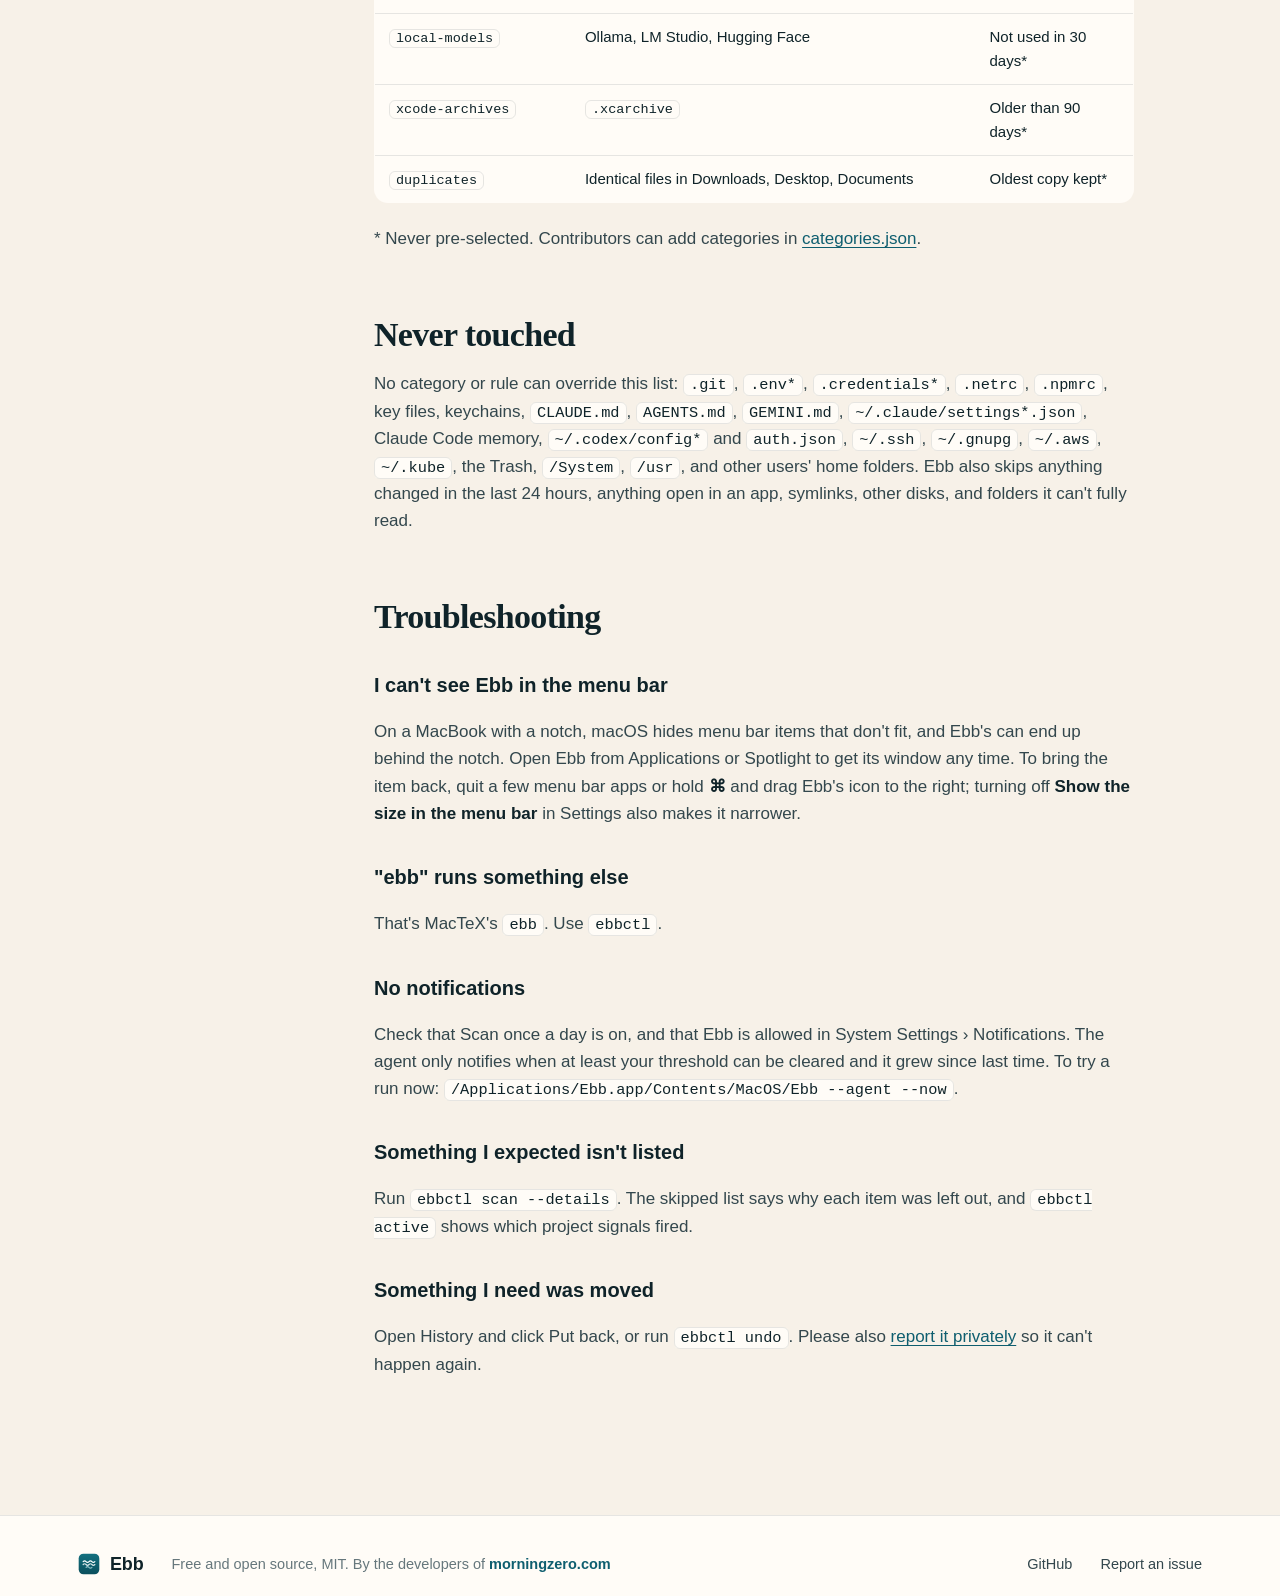
==== commit 118a4a4b: "Say "regenerates" instead of "comes back", and add a full uninstall The badge and labels now read "R" ====
--- a/landing/docs/index.html
+++ b/landing/docs/index.html
@@ -92,11 +92,11 @@
     <section id="uninstall">
       <h2>Update and uninstall</h2>
       <p>Run the install command again to update; it replaces the app and keeps your settings.</p>
-      <pre><span class="c"># remove the app, the commands and the daily agent; keep settings and history</span>
-curl -fsSL https://ebb.serveka.com/install.sh | sh -s -- --uninstall
-
-<span class="c"># also remove settings, rules and history</span>
-curl -fsSL https://ebb.serveka.com/install.sh | sh -s -- --uninstall --purge</pre>
+      <pre><span class="c"># remove everything: app, commands, daily agent, settings, history, permissions</span>
+curl -fsSL https://ebb.serveka.com/uninstall.sh | sh
+
+<span class="c"># remove the app but keep settings, rules and history for later</span>
+curl -fsSL https://ebb.serveka.com/uninstall.sh | sh -s -- --keep-data</pre>
       <p>Nothing Ebb moved to the Trash is touched by uninstalling.</p>
     </section>
 
@@ -116,7 +116,7 @@
       <h2>Menu bar panel</h2>
       <p>The wave icon in the menu bar shows how much is safe to clear. Click it for the panel:</p>
       <ul>
-        <li>the total, and the biggest categories with whether they come back;</li>
+        <li>the total, and the biggest categories with whether they regenerate;</li>
         <li>how many active projects were skipped;</li>
         <li><strong>Review</strong> opens the window; <strong>Move … to Trash</strong> clears the pre-selected items after asking;</li>
         <li><strong>Scan now</strong>, <strong>Open Ebb</strong> and <strong>Quit</strong> at the bottom.</li>
@@ -128,12 +128,12 @@
       <table>
         <tr><th>Pane</th><th>What it's for</th></tr>
         <tr><td>Overview</td><td>Free space, safe to clear, worth a look, freed this month, and the top recommendations.</td></tr>
-        <tr><td>Recommendations</td><td>Every item with a checkbox, its path, why it's safe and whether it comes back. Filter by <em>Comes back</em> or <em>Needs a look</em>. The side panel shows the selected total and the Move to Trash button.</td></tr>
+        <tr><td>Recommendations</td><td>Every item with a checkbox, its path, why it's safe and whether it regenerates. Filter by <em>Regenerates</em> or <em>Needs a look</em>. The side panel shows the selected total and the Move to Trash button.</td></tr>
         <tr><td>Active projects</td><td>Every project Ebb is protecting, with the signals behind it, and Always keep.</td></tr>
         <tr><td>History</td><td>Every clean, with Put back, and how much from Ebb cleans is still in the Trash.</td></tr>
         <tr><td>Settings</td><td>See <a href="#settings">Settings</a>.</td></tr>
       </table>
-      <p><strong>Pre-selected</strong> items come back on their own (reinstall, rebuild, refill). Items that can't come back, like old AI chats or duplicates, are listed but never pre-selected. Items cleared by a tool's own command, like the pnpm store, show the command; Ebb doesn't run it.</p>
+      <p><strong>Pre-selected</strong> items regenerate on their own (reinstall, rebuild, refill). Items that can't come back, like old AI chats or duplicates, are listed but never pre-selected. Items cleared by a tool's own command, like the pnpm store, show the command; Ebb doesn't run it.</p>
     </section>
 
     <section id="keep">
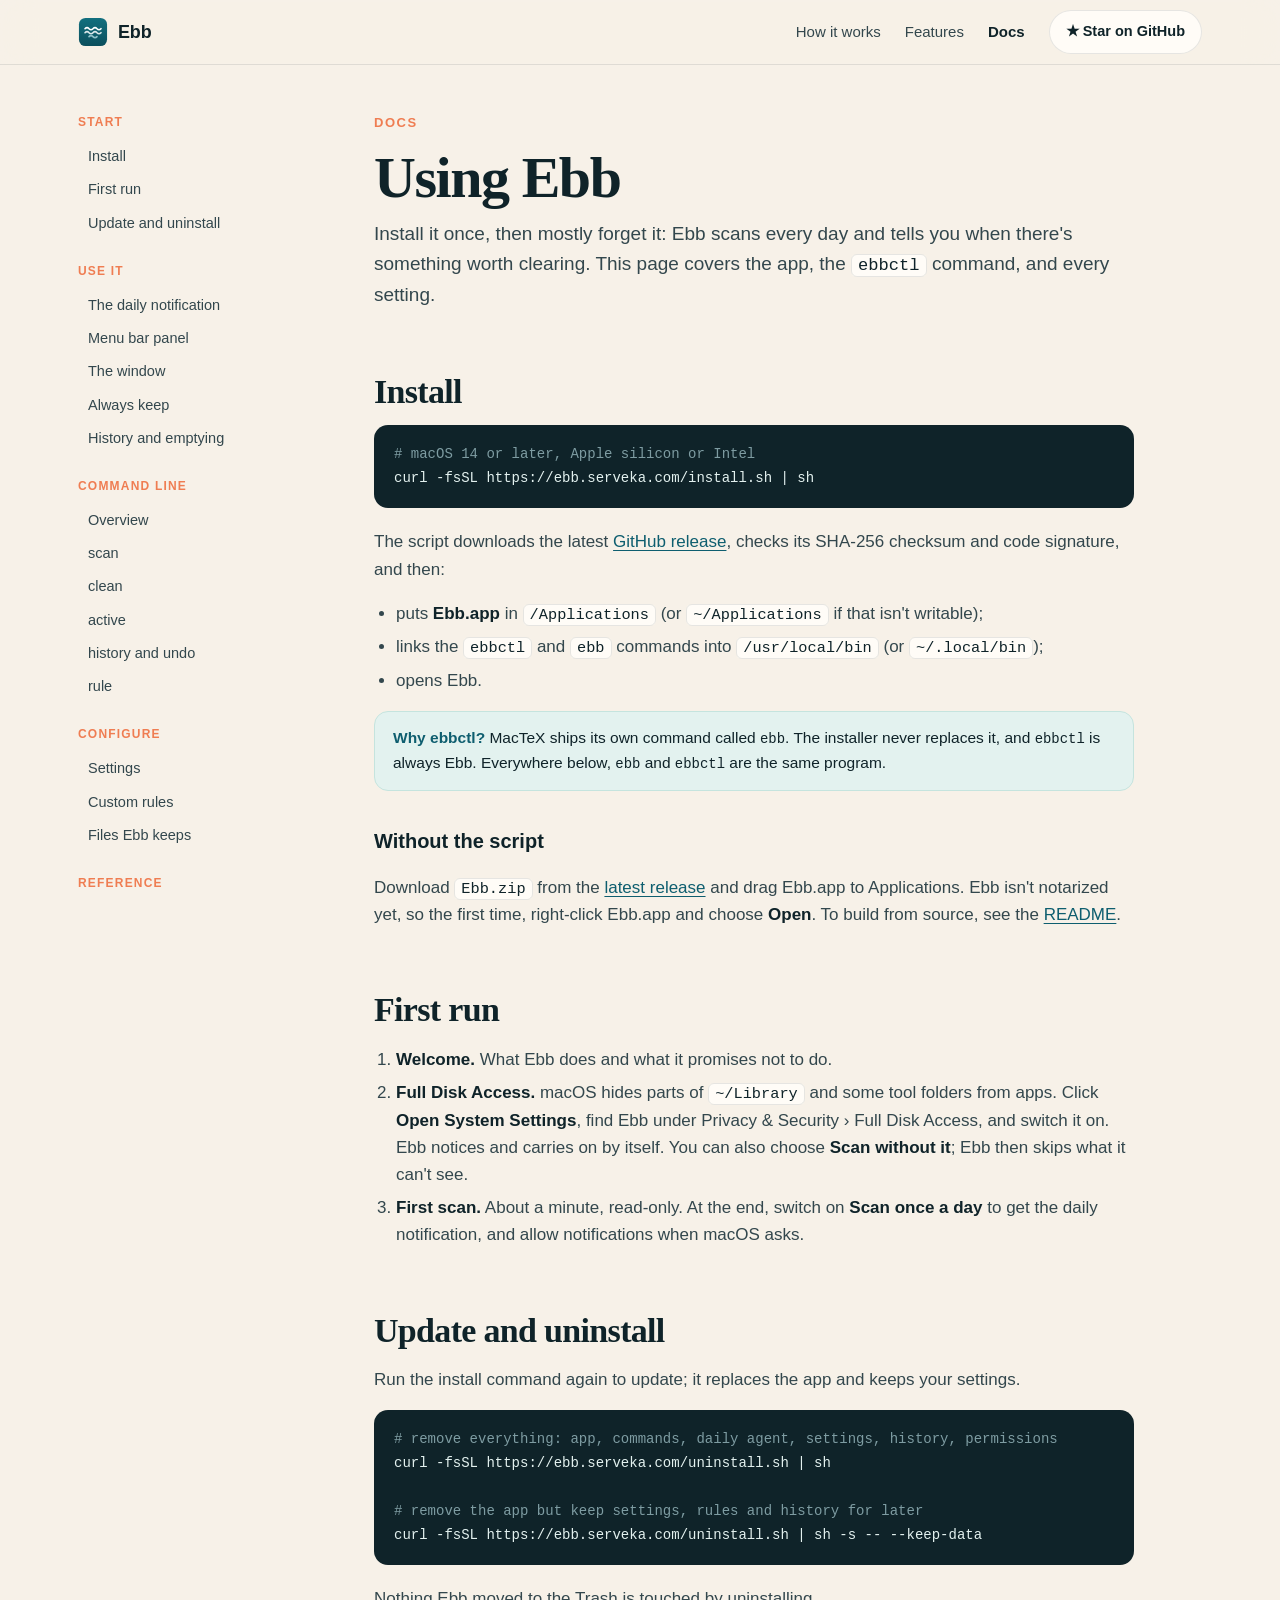
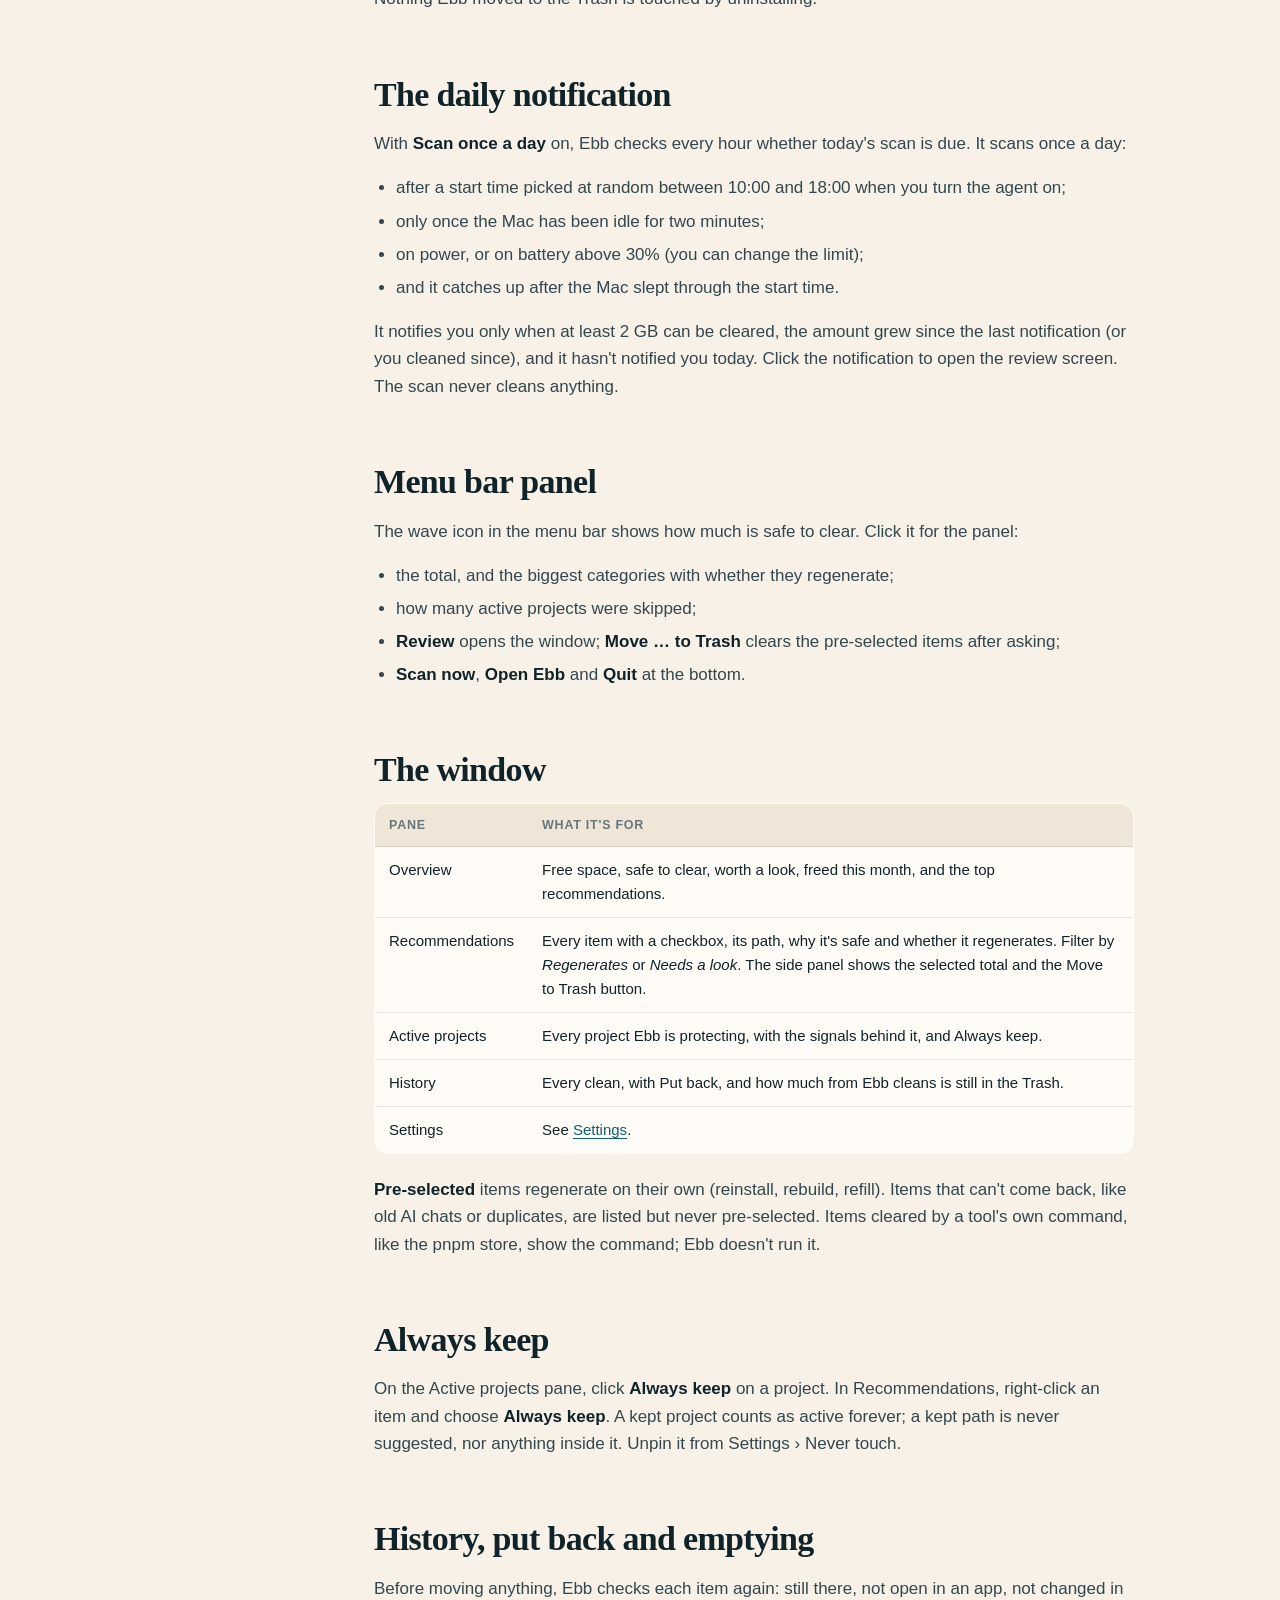
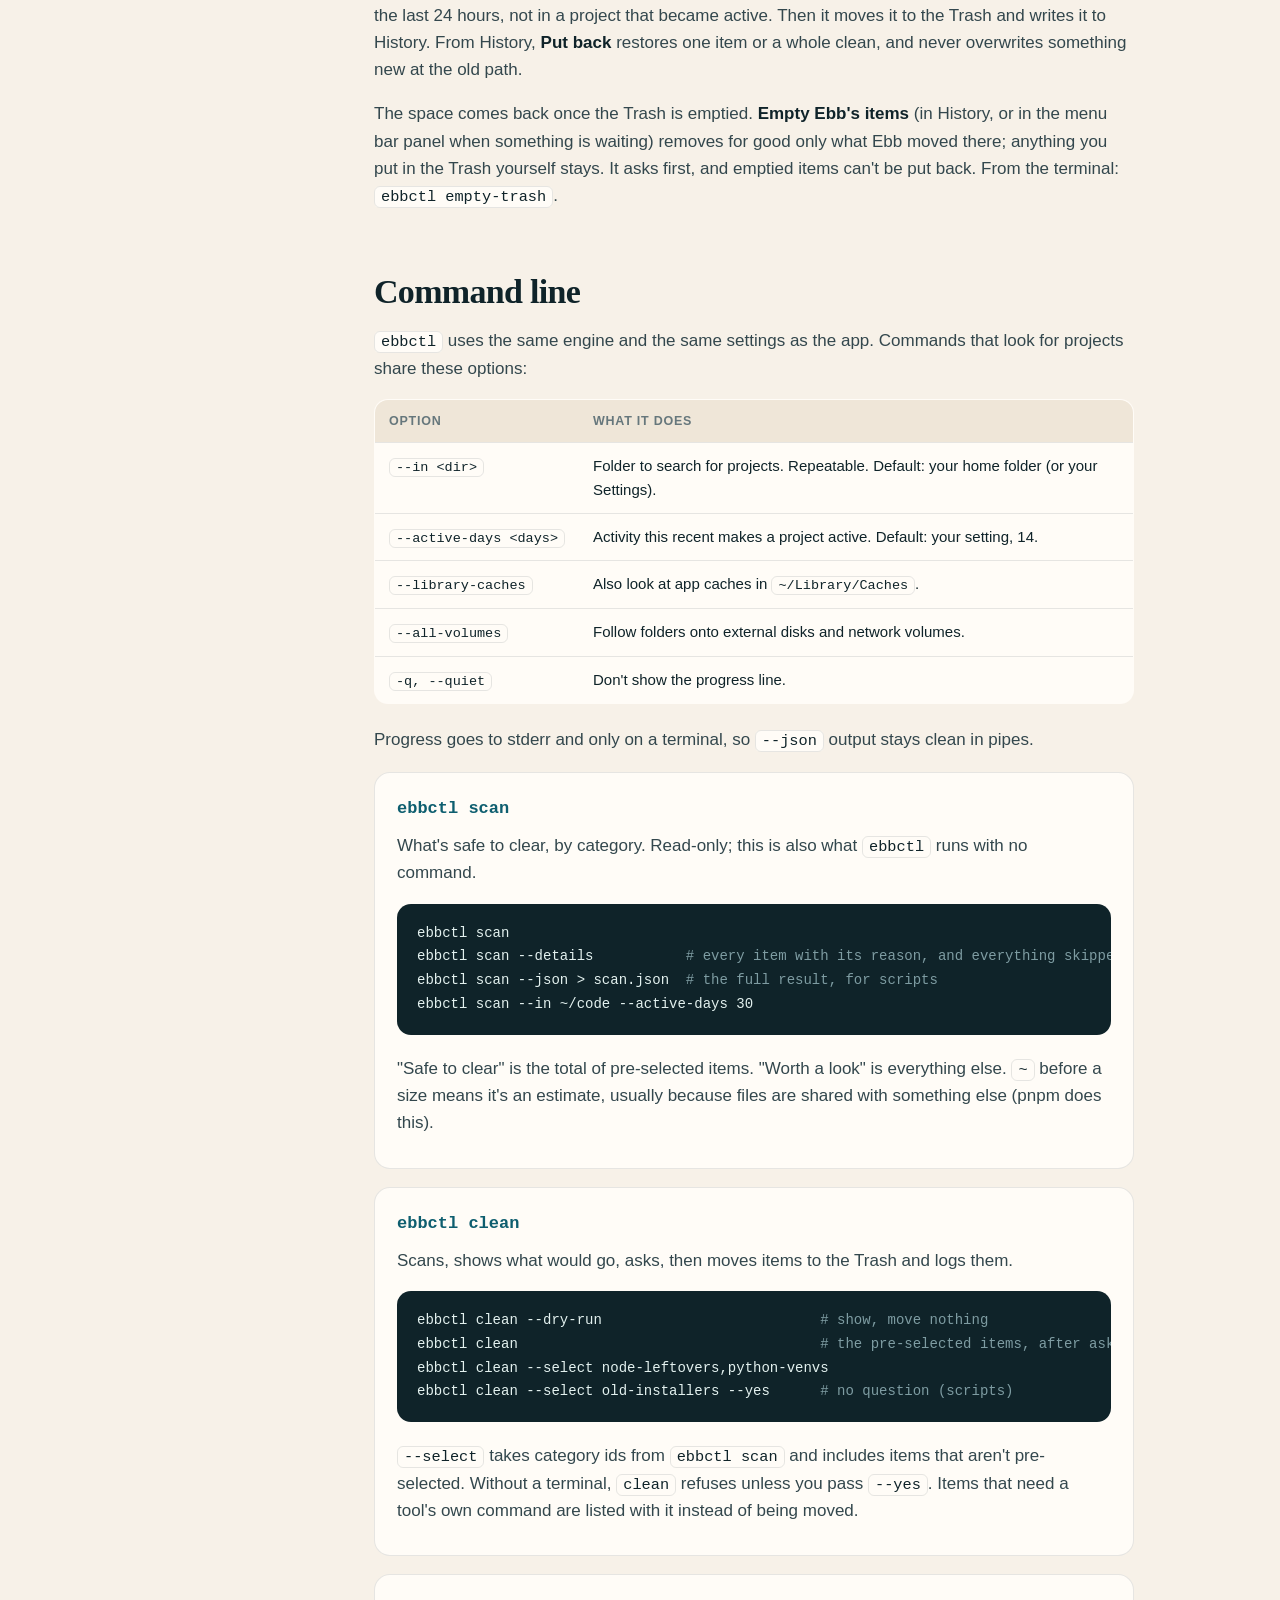
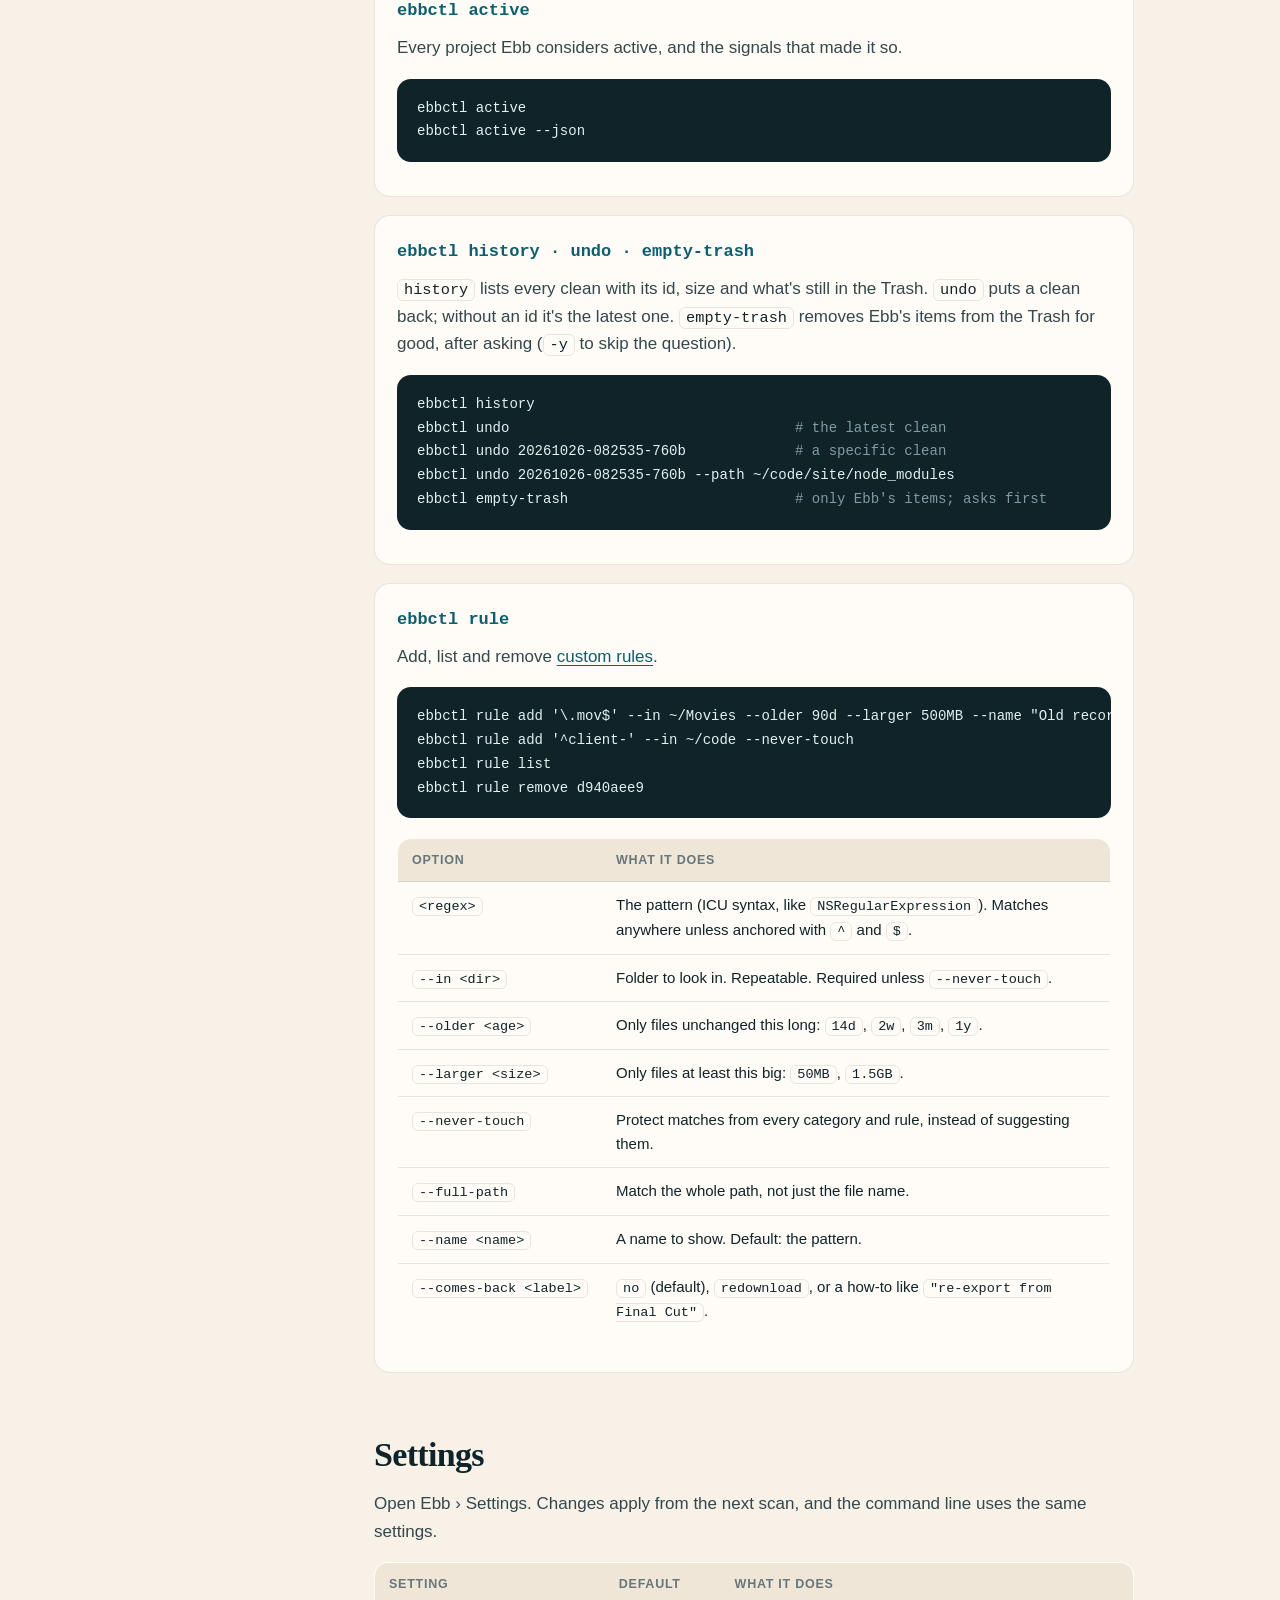
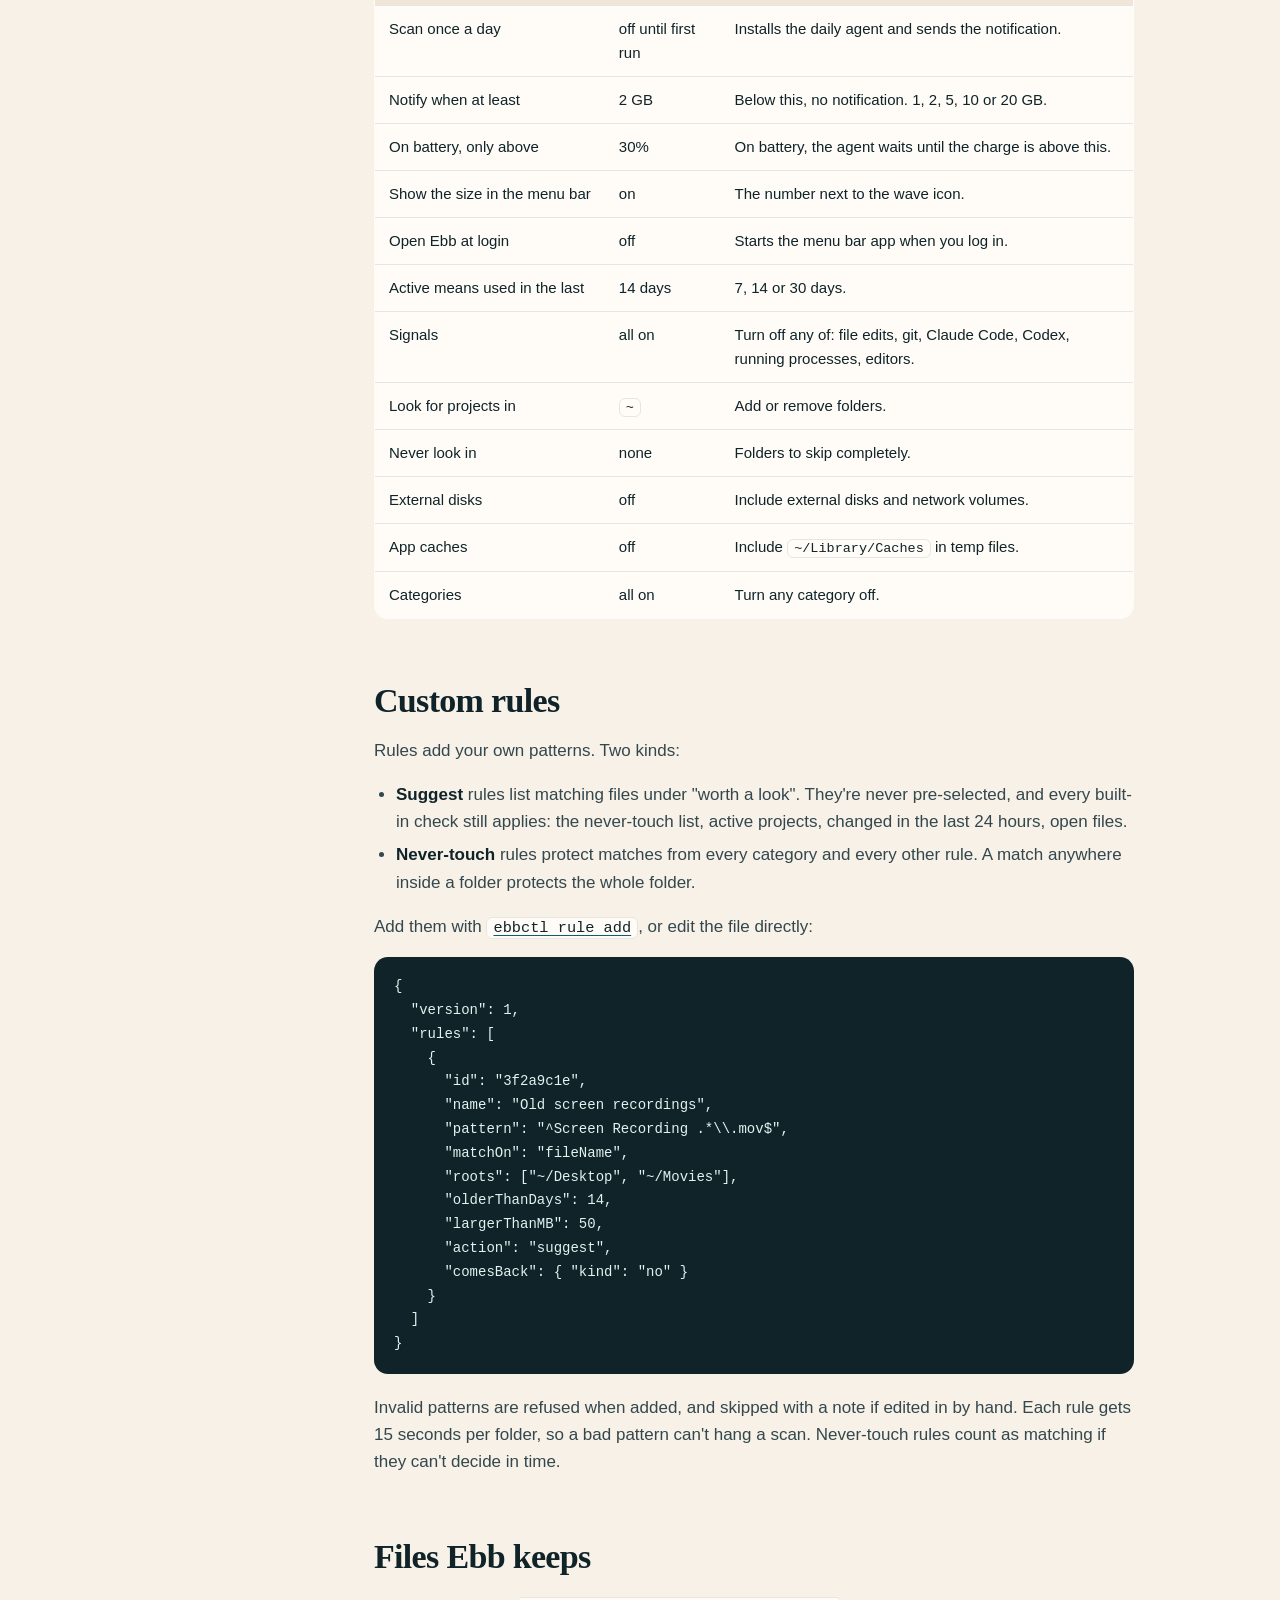
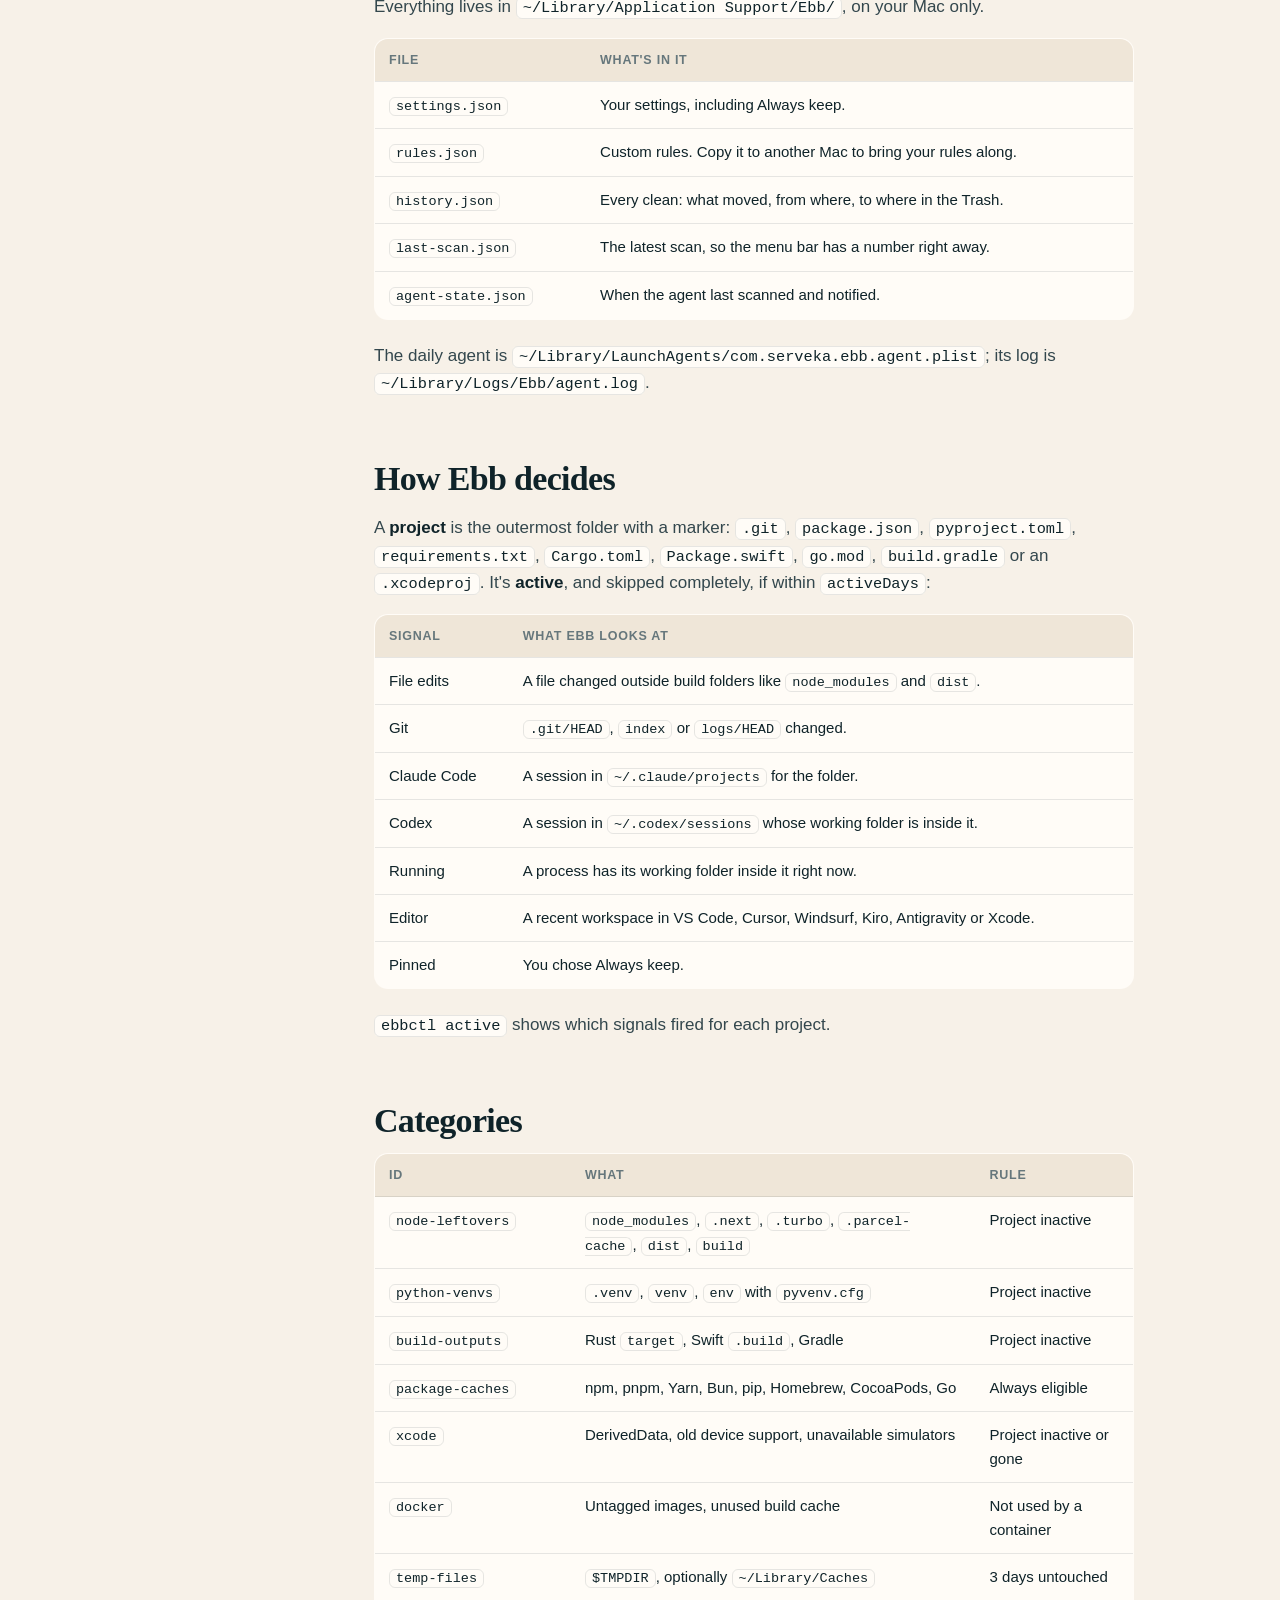
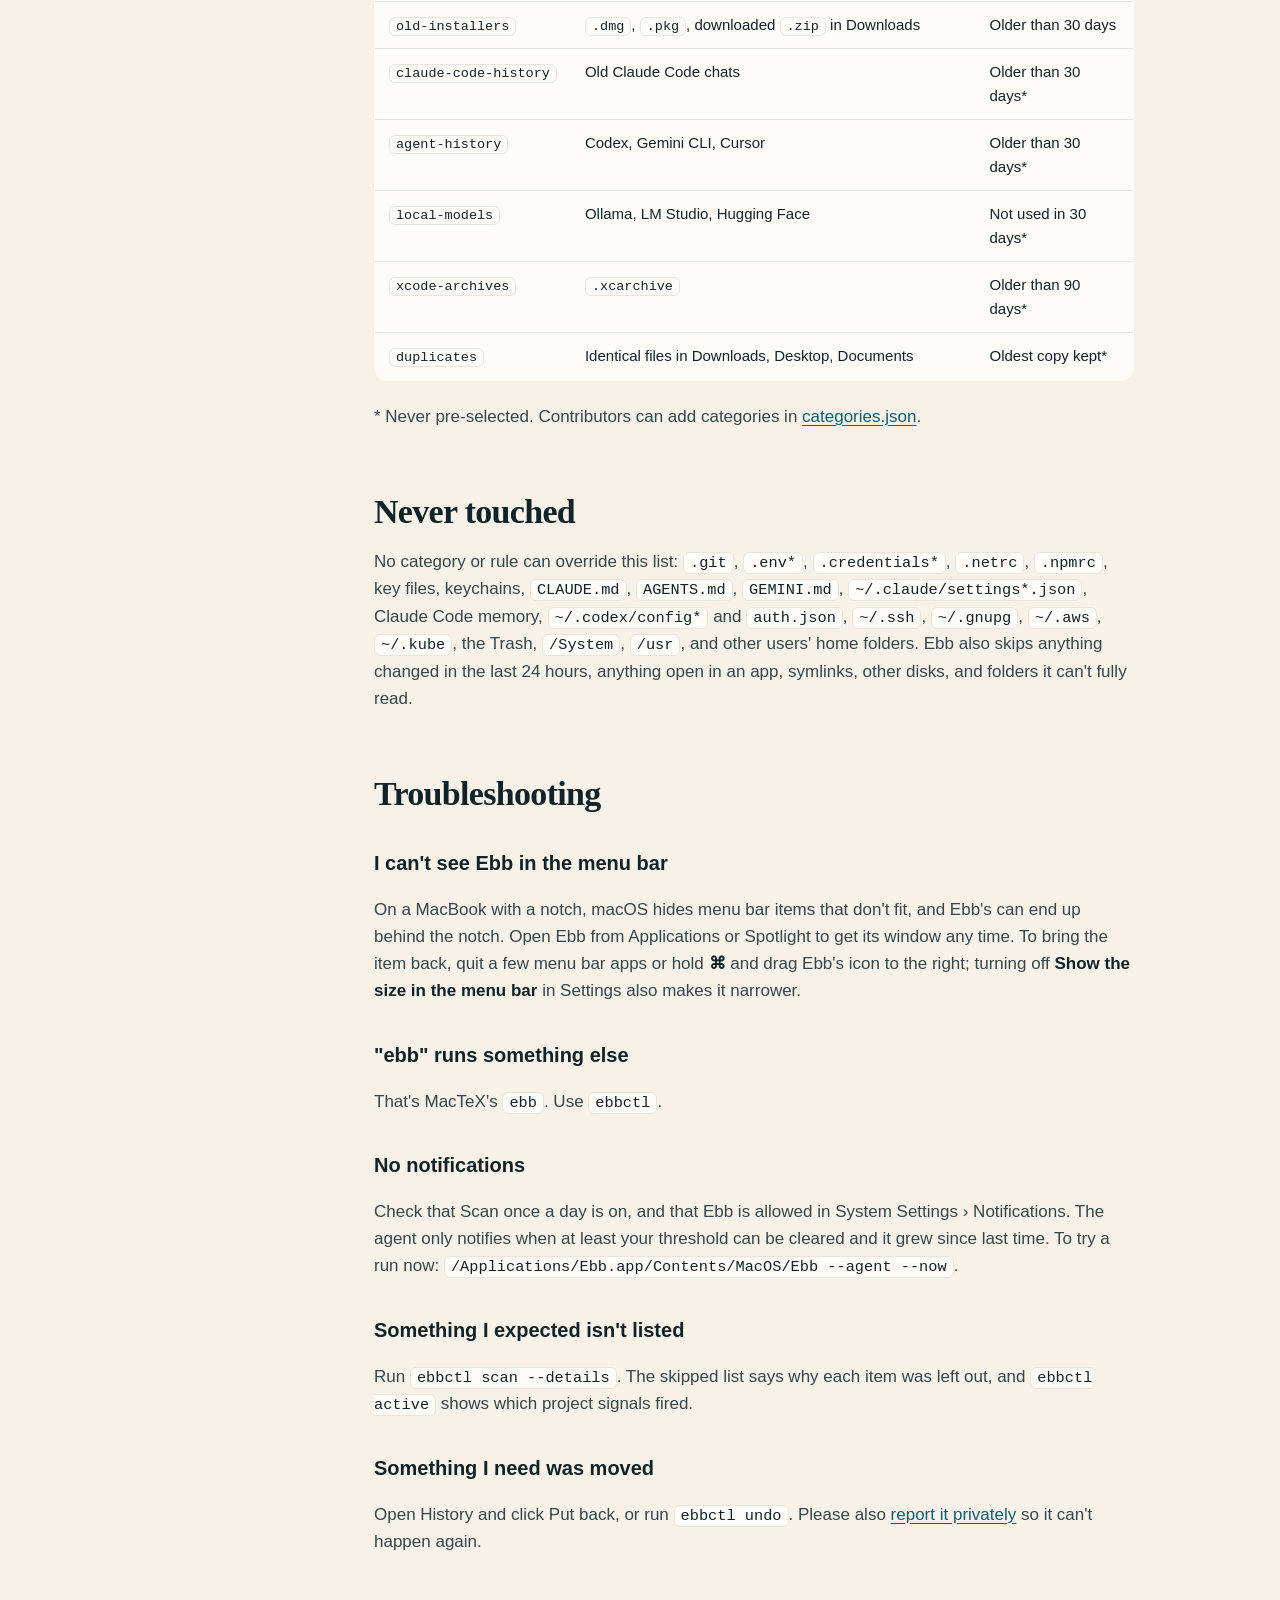
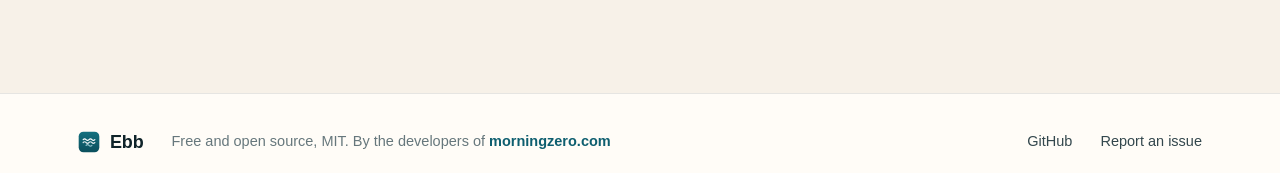
==== commit ae72c41a: "Update the Trash promise in the docs and website Ebb never empties the Trash on its own; when asked," ====
--- a/landing/docs/index.html
+++ b/landing/docs/index.html
@@ -39,7 +39,7 @@
     <a href="#menu-bar">Menu bar panel</a>
     <a href="#window">The window</a>
     <a href="#keep">Always keep</a>
-    <a href="#undo">History and put back</a>
+    <a href="#undo">History and emptying</a>
     <h4>Command line</h4>
     <a href="#cli">Overview</a>
     <a href="#cmd-scan">scan</a>
@@ -142,8 +142,9 @@
     </section>
 
     <section id="undo">
-      <h2>History and put back</h2>
-      <p>Before moving anything, Ebb checks each item again: still there, not open in an app, not changed in the last 24 hours, not in a project that became active. Then it moves it to the Trash and writes it to History. From History, <strong>Put back</strong> restores one item or a whole clean. Ebb never overwrites something new at the old path, and never empties the Trash; the space is freed when you do.</p>
+      <h2>History, put back and emptying</h2>
+      <p>Before moving anything, Ebb checks each item again: still there, not open in an app, not changed in the last 24 hours, not in a project that became active. Then it moves it to the Trash and writes it to History. From History, <strong>Put back</strong> restores one item or a whole clean, and never overwrites something new at the old path.</p>
+      <p>The space comes back once the Trash is emptied. <strong>Empty Ebb's items</strong> (in History, or in the menu bar panel when something is waiting) removes for good only what Ebb moved there; anything you put in the Trash yourself stays. It asks first, and emptied items can't be put back. From the terminal: <code>ebbctl empty-trash</code>.</p>
     </section>
     <section id="cli">
       <h2>Command line</h2>
@@ -186,12 +187,13 @@
       </div>
 
       <div class="cmd" id="cmd-history">
-        <h3>ebbctl history · ebbctl undo</h3>
-        <p><code>history</code> lists every clean with its id, size and what's still in the Trash. <code>undo</code> puts a clean back; without an id it's the latest one.</p>
+        <h3>ebbctl history · undo · empty-trash</h3>
+        <p><code>history</code> lists every clean with its id, size and what's still in the Trash. <code>undo</code> puts a clean back; without an id it's the latest one. <code>empty-trash</code> removes Ebb's items from the Trash for good, after asking (<code>-y</code> to skip the question).</p>
         <pre>ebbctl history
 ebbctl undo                                  <span class="c"># the latest clean</span>
 ebbctl undo 20261026-082535-760b             <span class="c"># a specific clean</span>
-ebbctl undo 20261026-082535-760b --path ~/code/site/node_modules</pre>
+ebbctl undo 20261026-082535-760b --path ~/code/site/node_modules
+ebbctl empty-trash                           <span class="c"># only Ebb's items; asks first</span></pre>
       </div>
 
       <div class="cmd" id="cmd-rule">
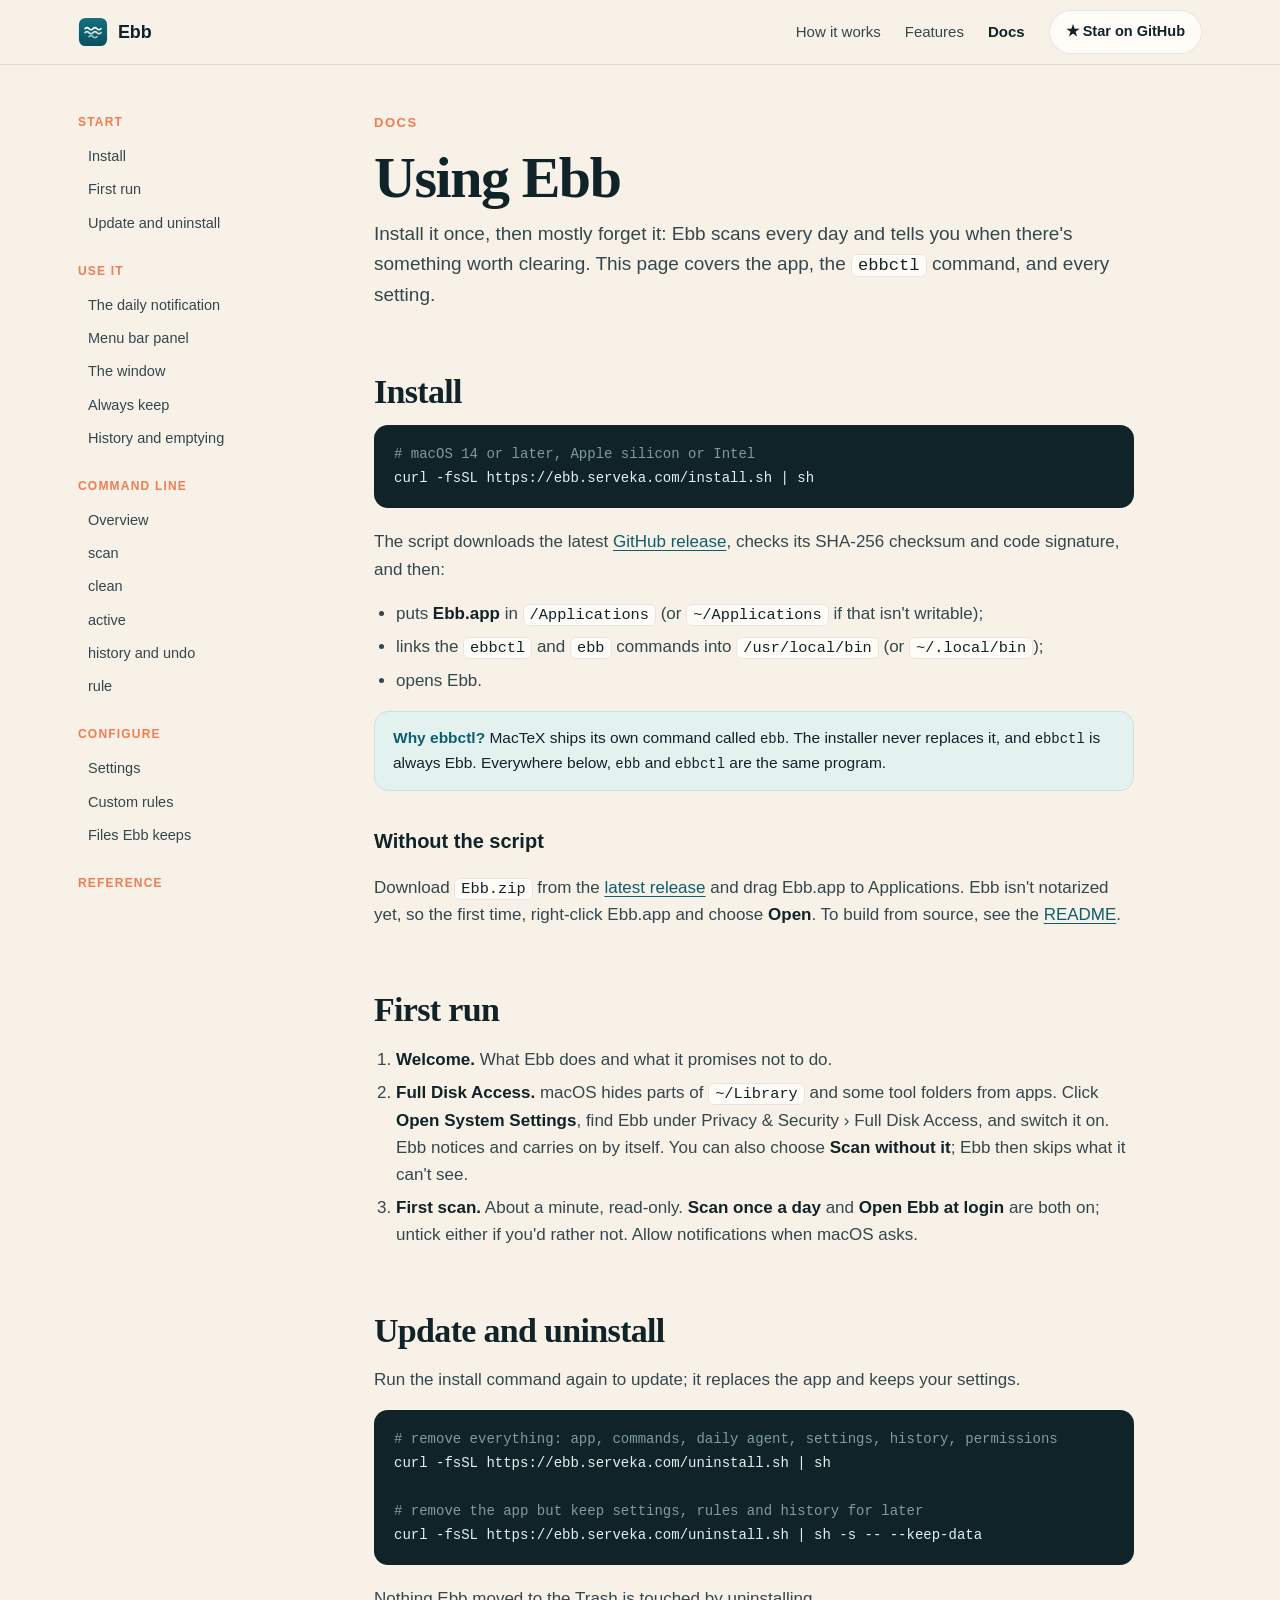
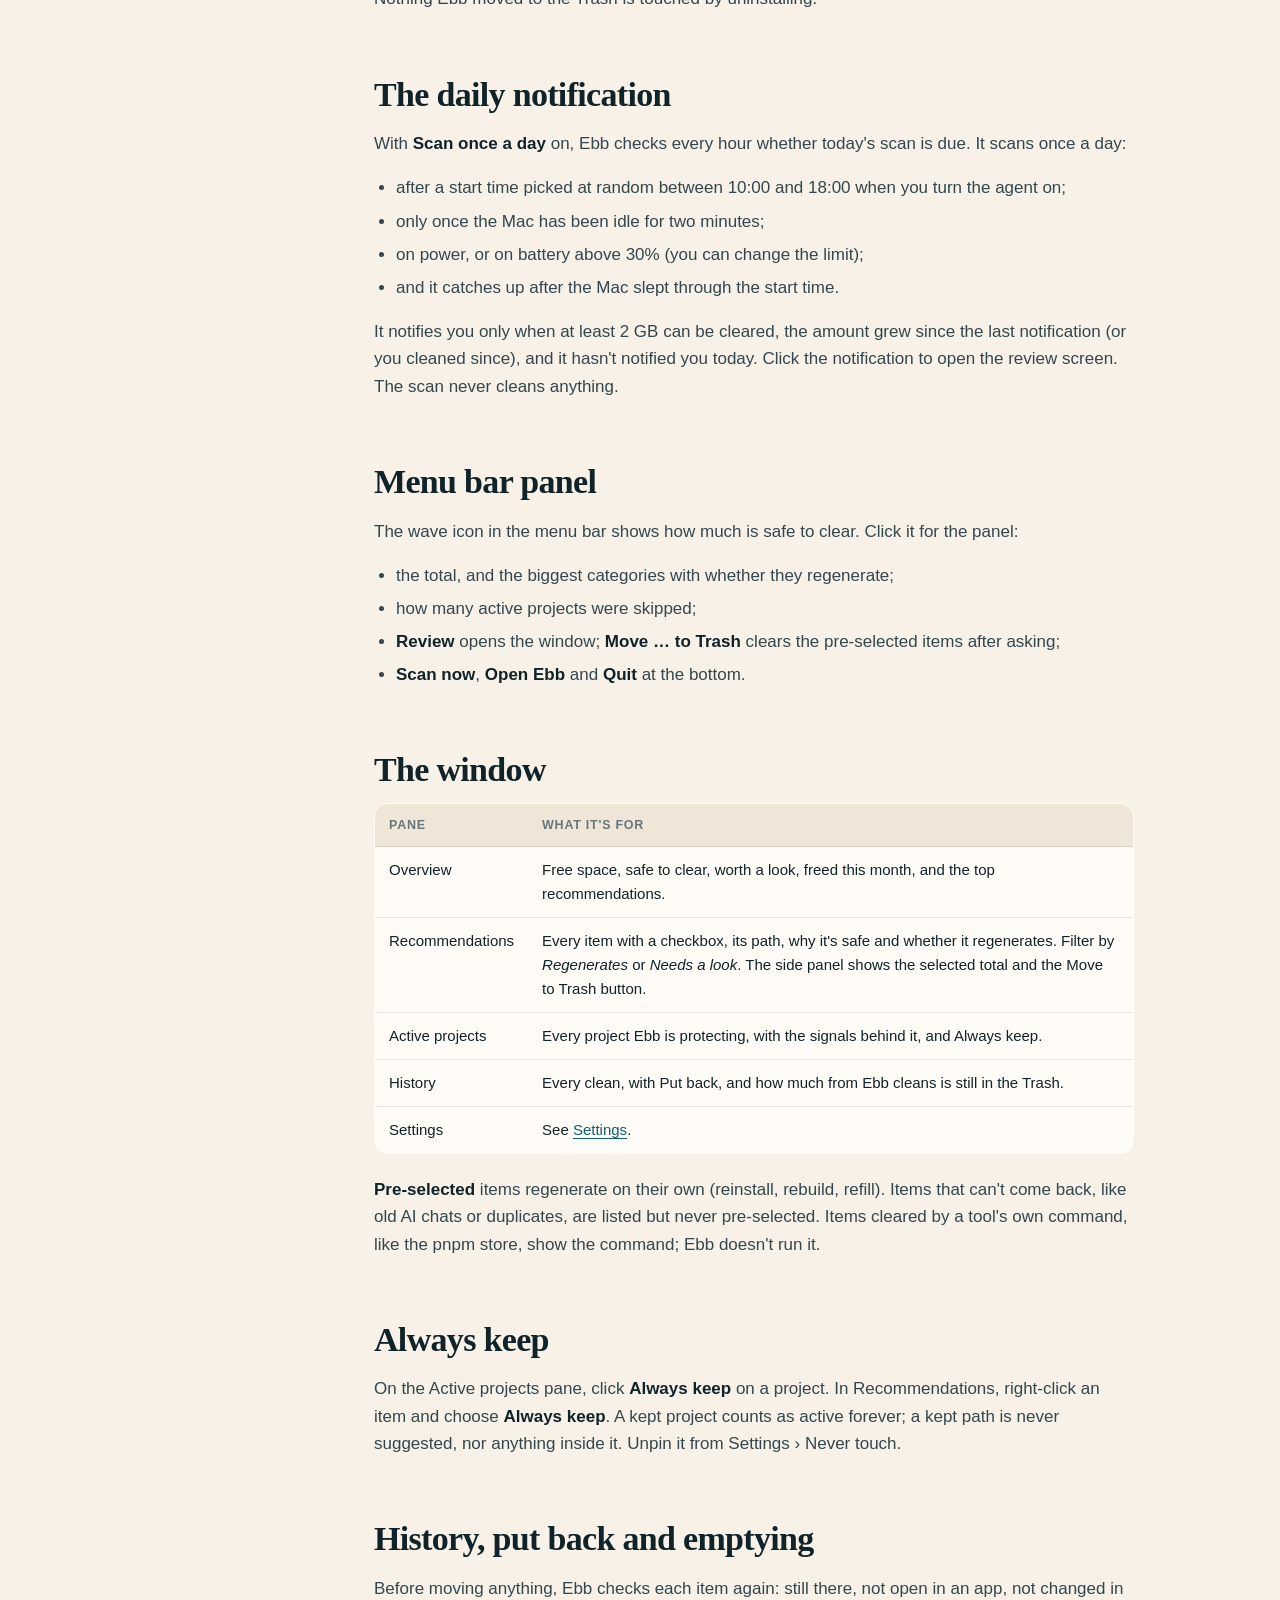
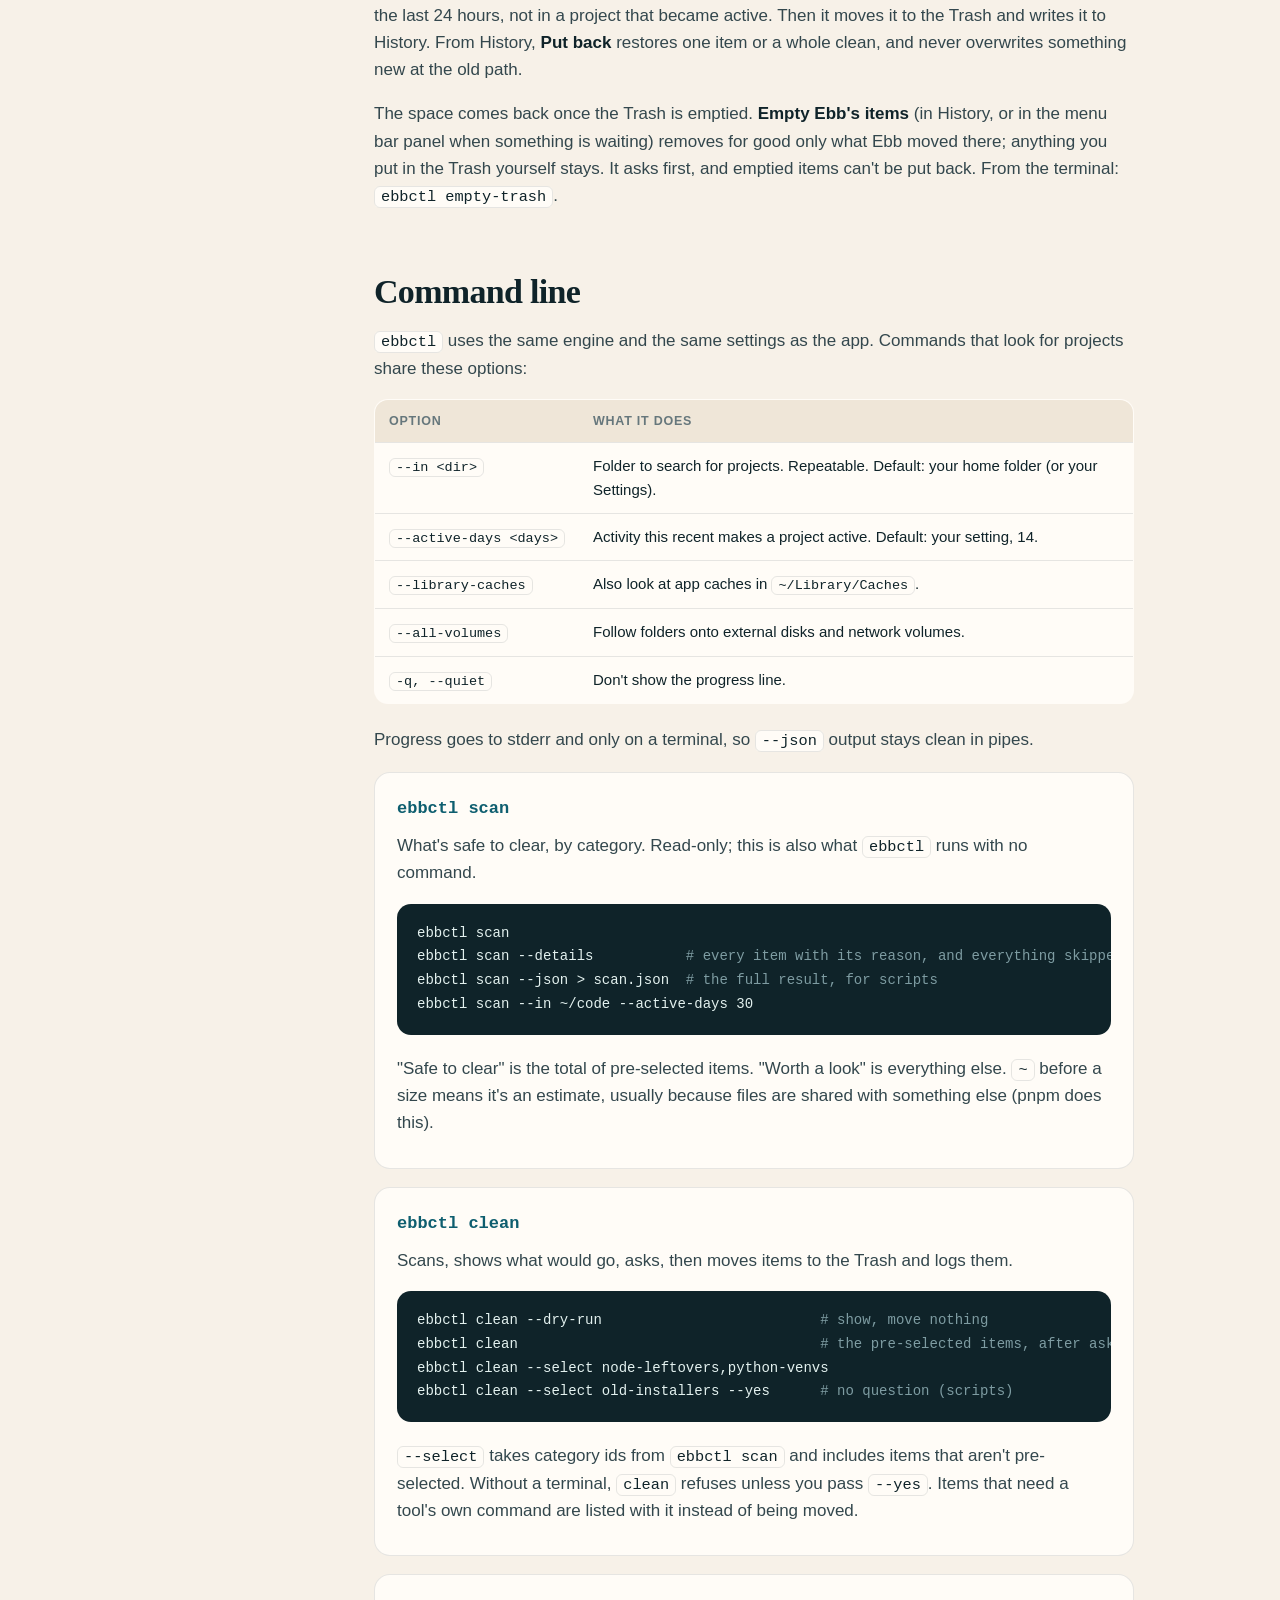
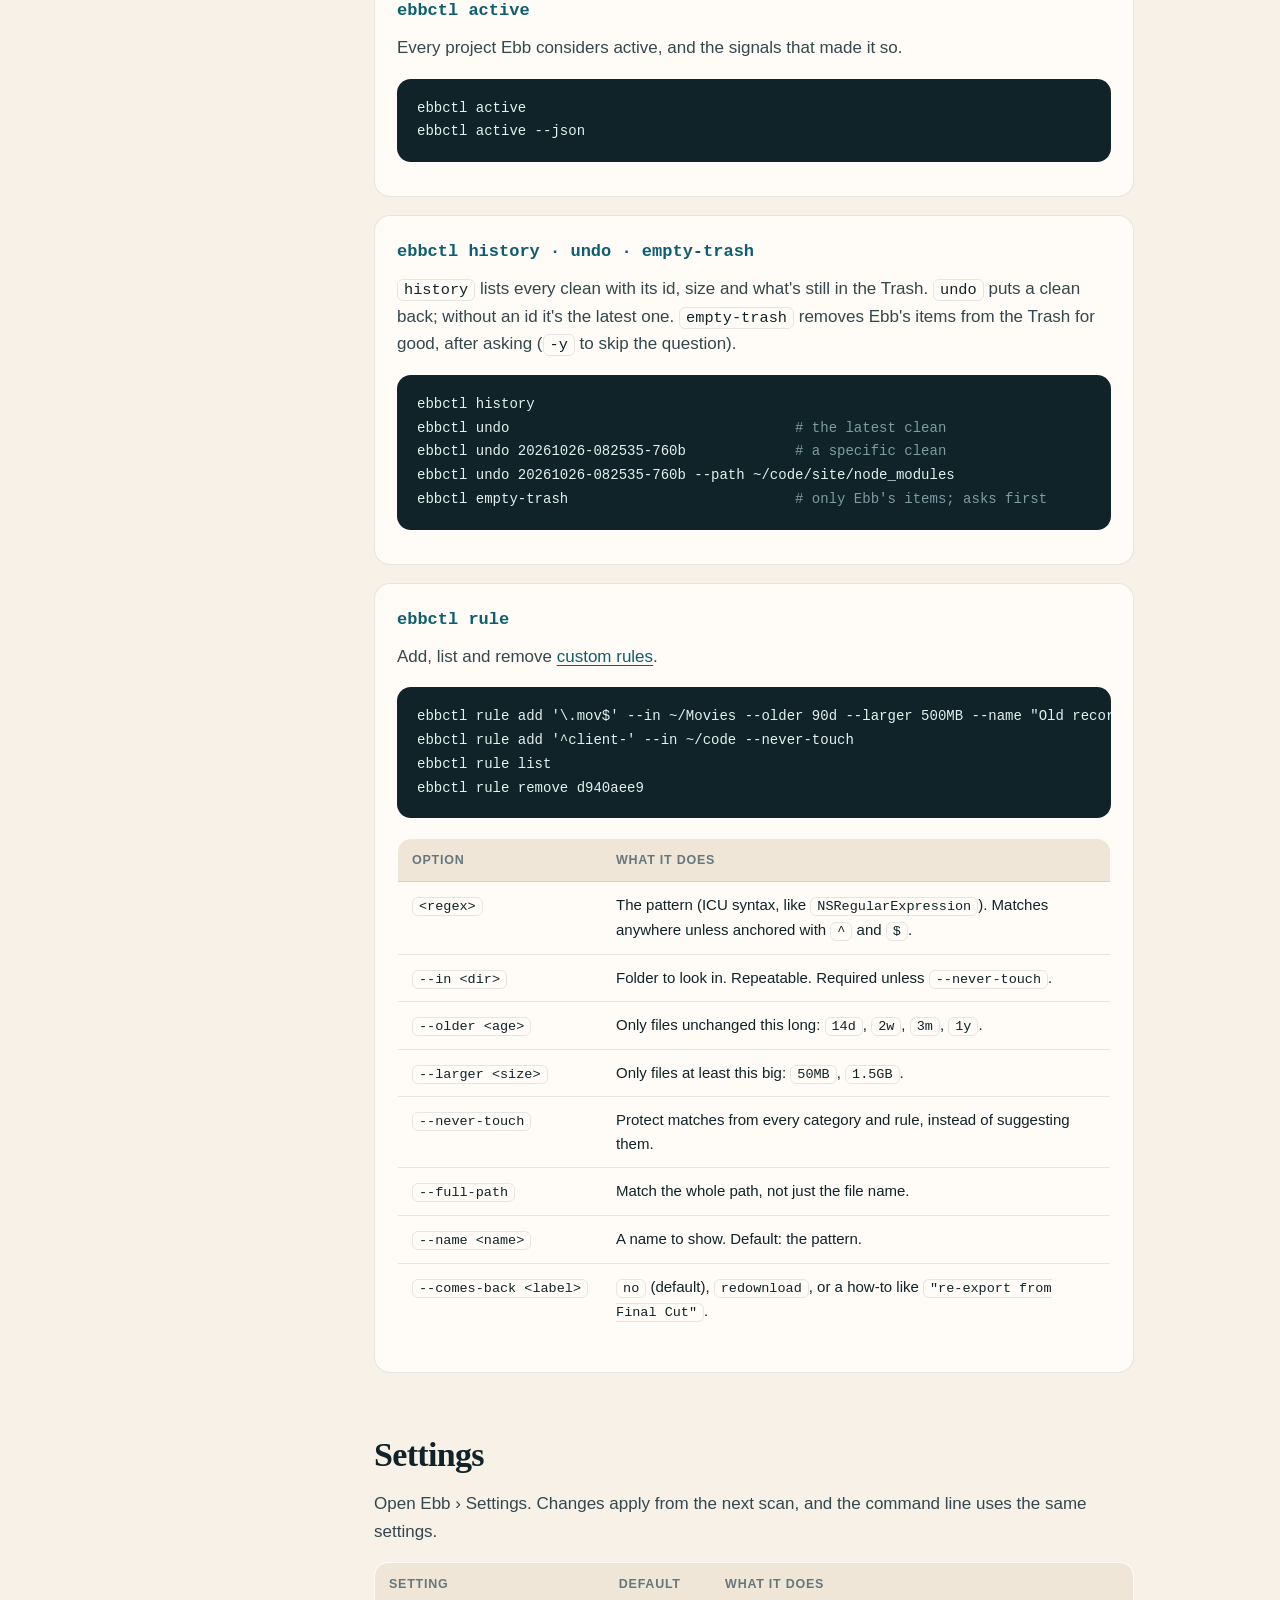
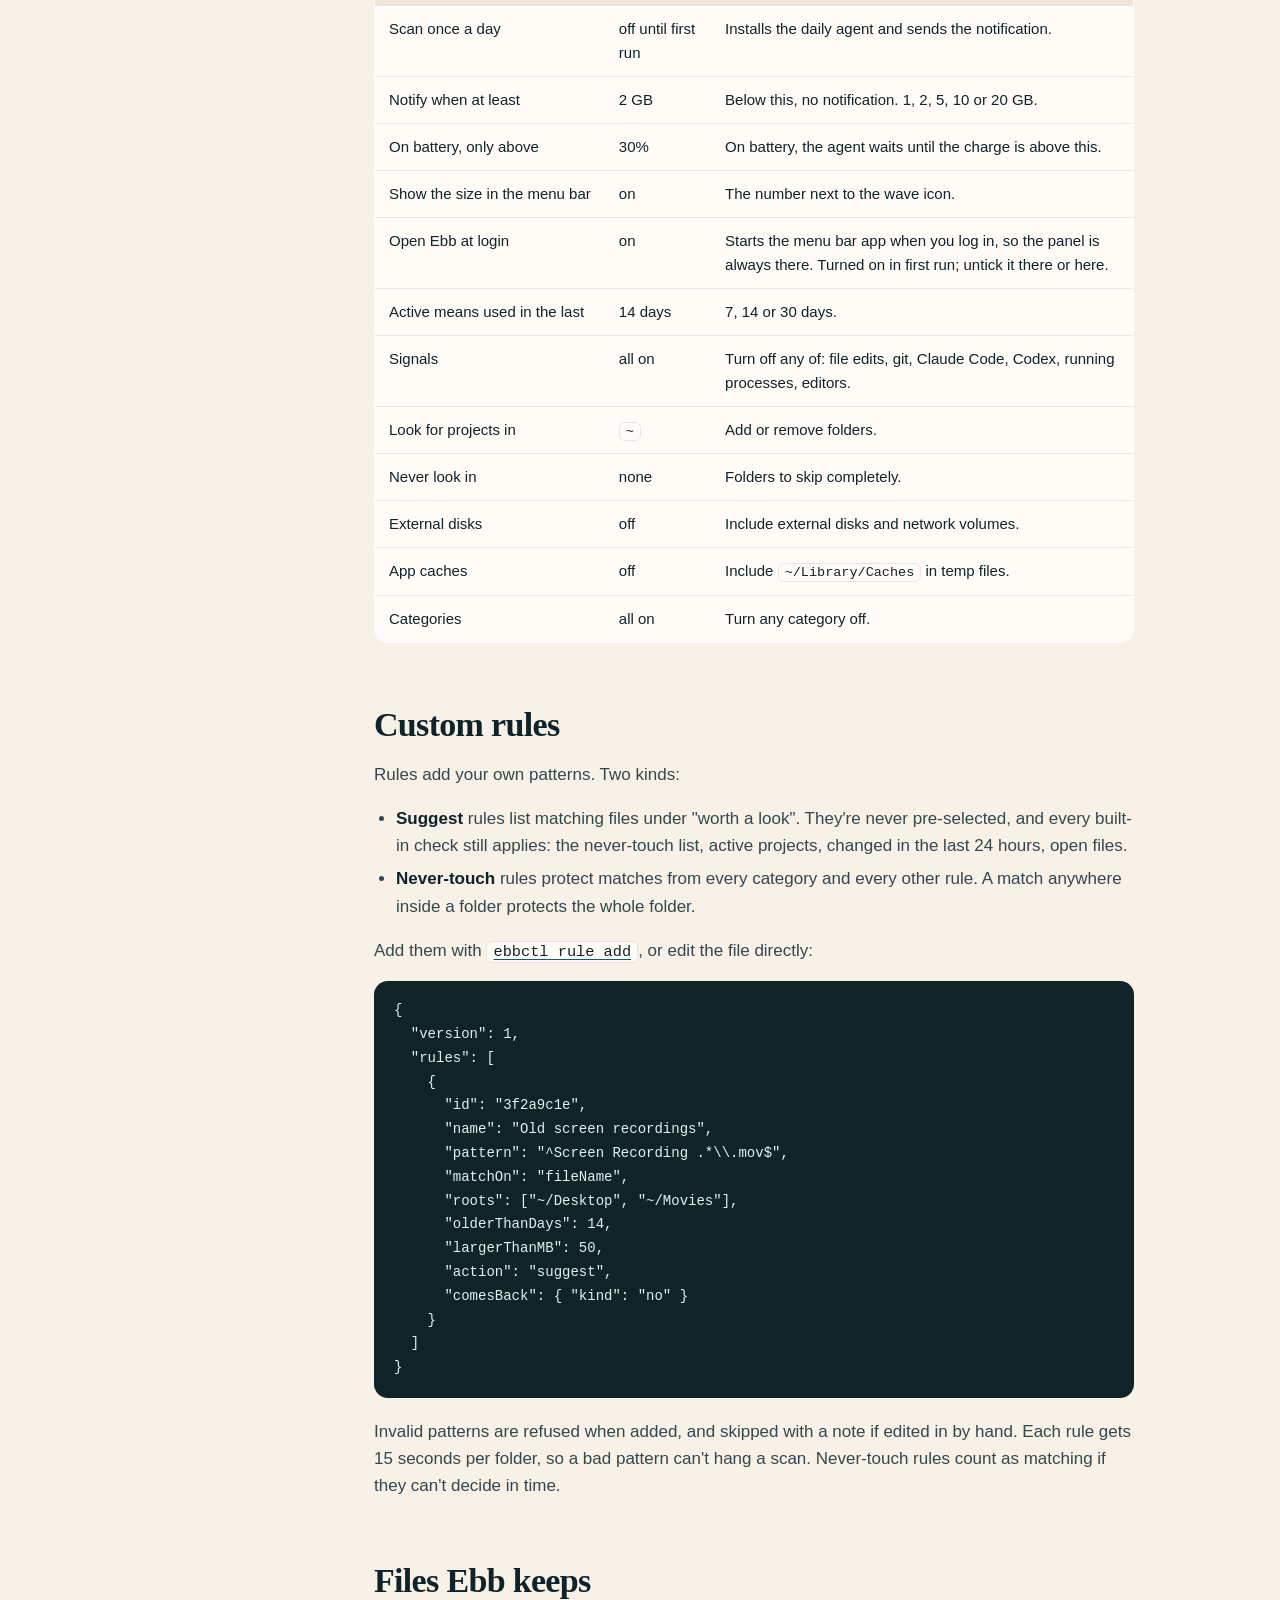
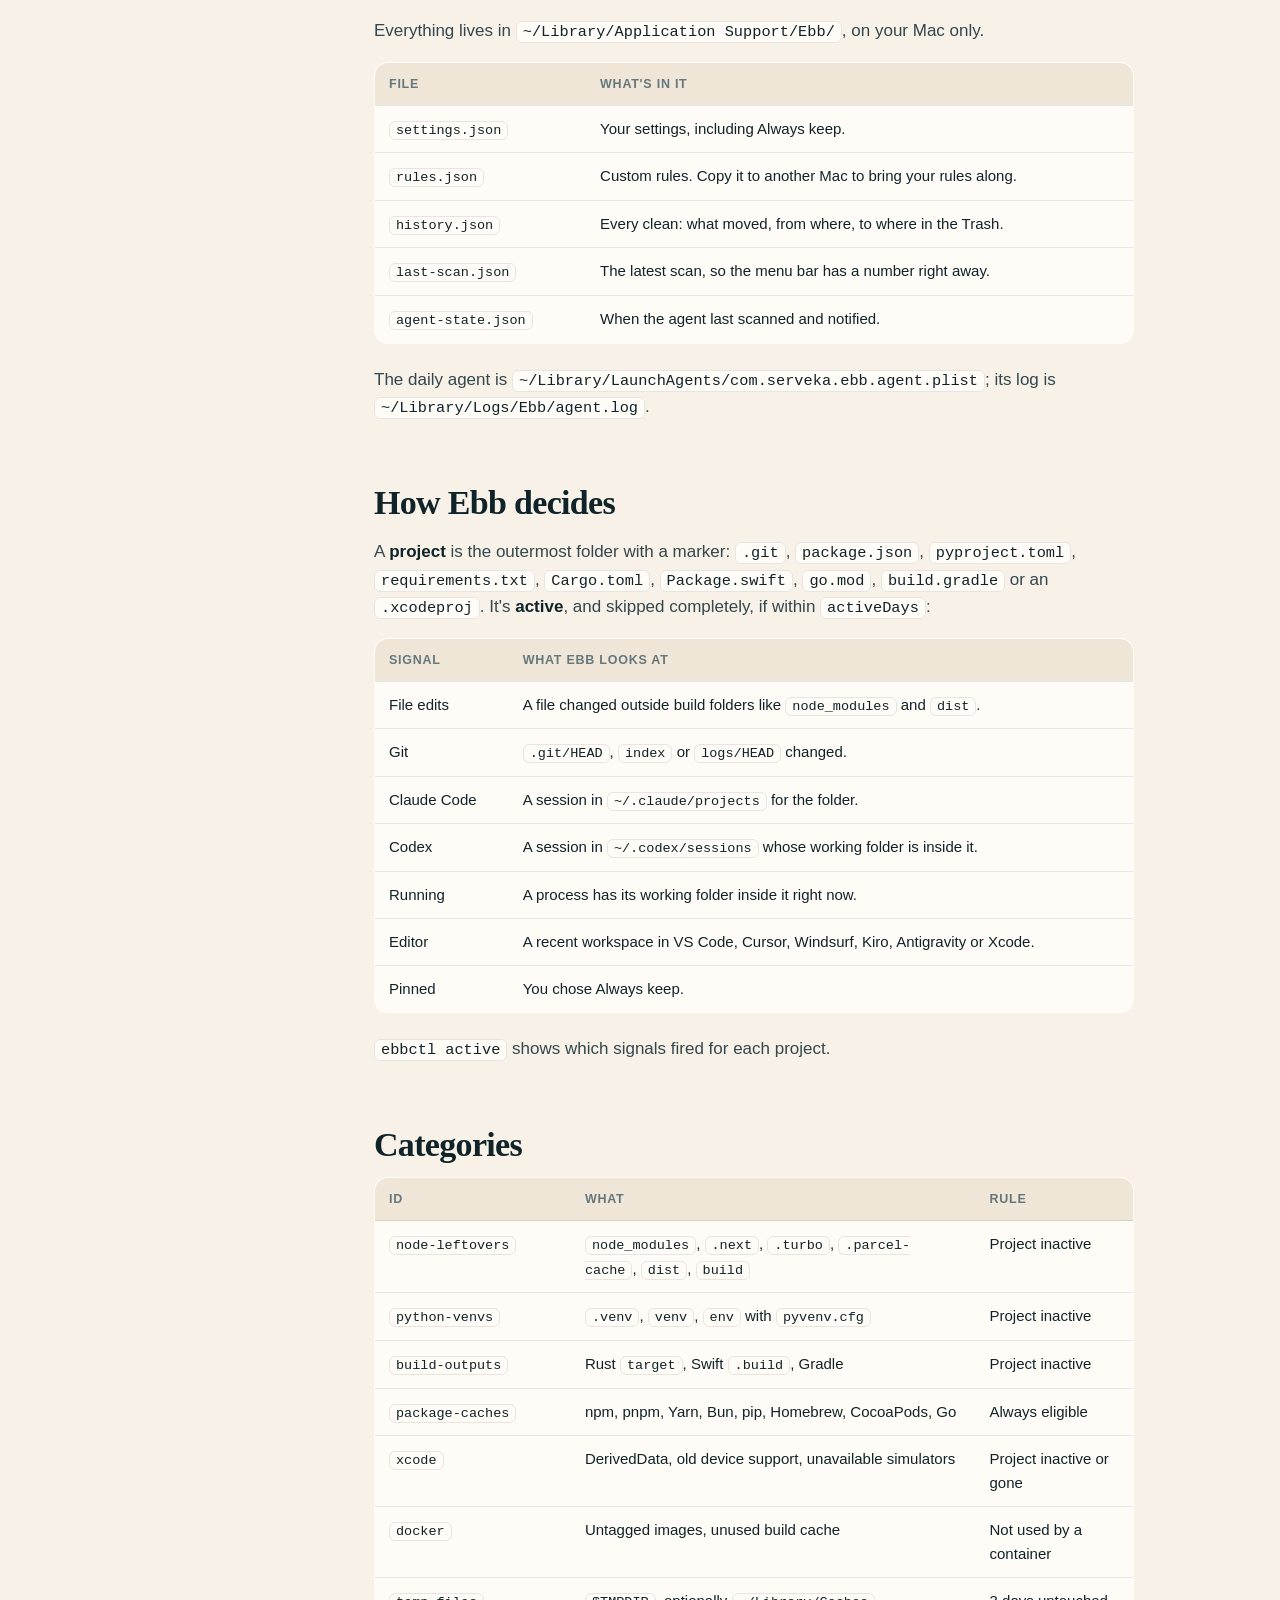
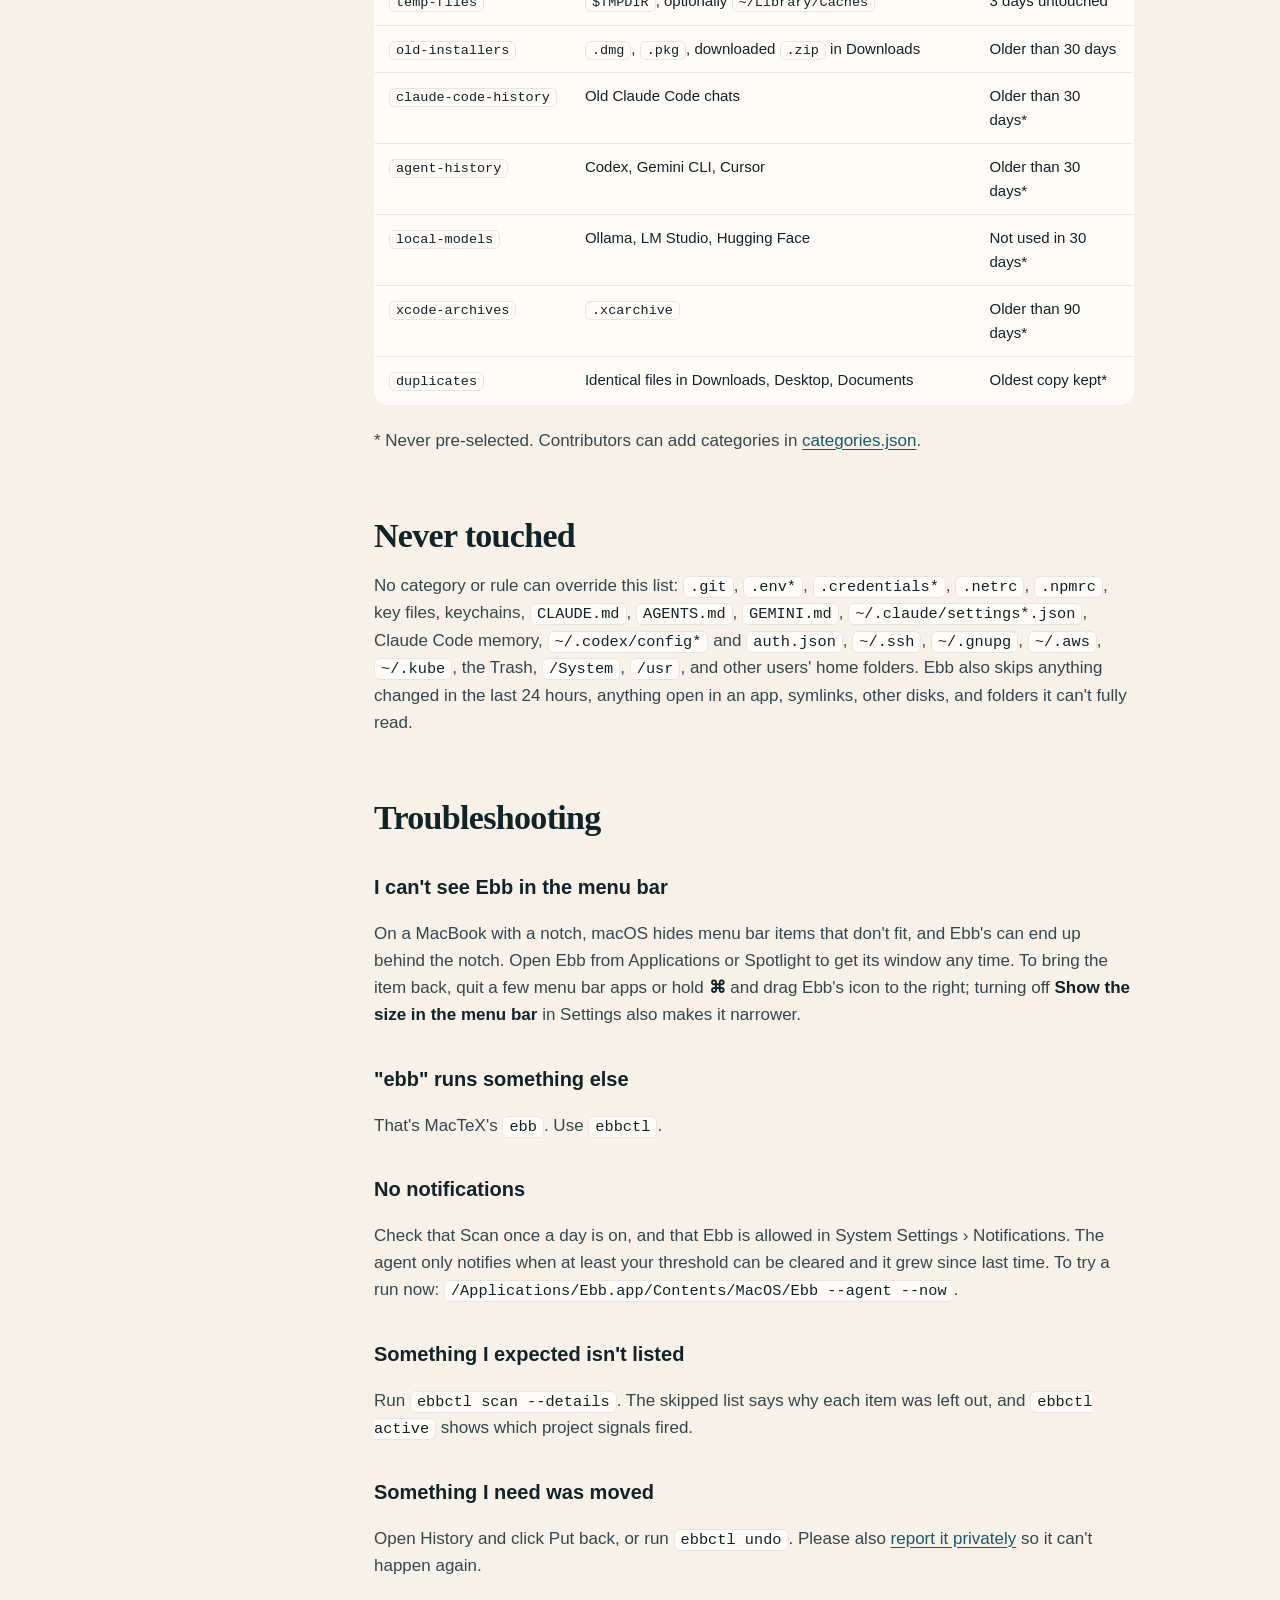
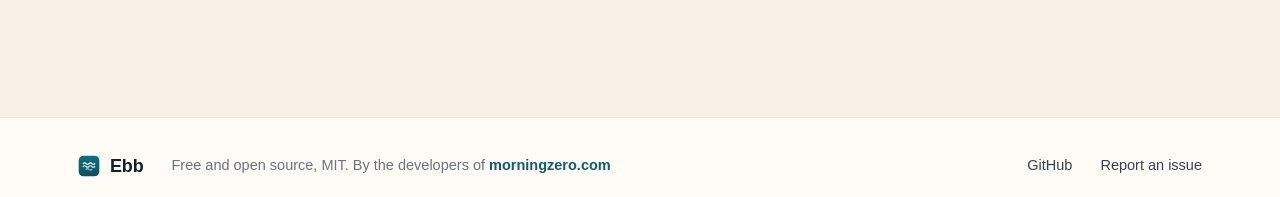
==== commit 29169f5c: "Open Ebb at login by default First run registers Ebb as a login item, so the menu bar panel is there" ====
--- a/landing/docs/index.html
+++ b/landing/docs/index.html
@@ -85,7 +85,7 @@
       <ol>
         <li><strong>Welcome.</strong> What Ebb does and what it promises not to do.</li>
         <li><strong>Full Disk Access.</strong> macOS hides parts of <code>~/Library</code> and some tool folders from apps. Click <strong>Open System Settings</strong>, find Ebb under Privacy &amp; Security › Full Disk Access, and switch it on. Ebb notices and carries on by itself. You can also choose <strong>Scan without it</strong>; Ebb then skips what it can't see.</li>
-        <li><strong>First scan.</strong> About a minute, read-only. At the end, switch on <strong>Scan once a day</strong> to get the daily notification, and allow notifications when macOS asks.</li>
+        <li><strong>First scan.</strong> About a minute, read-only. <strong>Scan once a day</strong> and <strong>Open Ebb at login</strong> are both on; untick either if you'd rather not. Allow notifications when macOS asks.</li>
       </ol>
     </section>
 
@@ -225,7 +225,7 @@
         <tr><td>Notify when at least</td><td>2 GB</td><td>Below this, no notification. 1, 2, 5, 10 or 20 GB.</td></tr>
         <tr><td>On battery, only above</td><td>30%</td><td>On battery, the agent waits until the charge is above this.</td></tr>
         <tr><td>Show the size in the menu bar</td><td>on</td><td>The number next to the wave icon.</td></tr>
-        <tr><td>Open Ebb at login</td><td>off</td><td>Starts the menu bar app when you log in.</td></tr>
+        <tr><td>Open Ebb at login</td><td>on</td><td>Starts the menu bar app when you log in, so the panel is always there. Turned on in first run; untick it there or here.</td></tr>
         <tr><td>Active means used in the last</td><td>14 days</td><td>7, 14 or 30 days.</td></tr>
         <tr><td>Signals</td><td>all on</td><td>Turn off any of: file edits, git, Claude Code, Codex, running processes, editors.</td></tr>
         <tr><td>Look for projects in</td><td><code>~</code></td><td>Add or remove folders.</td></tr>
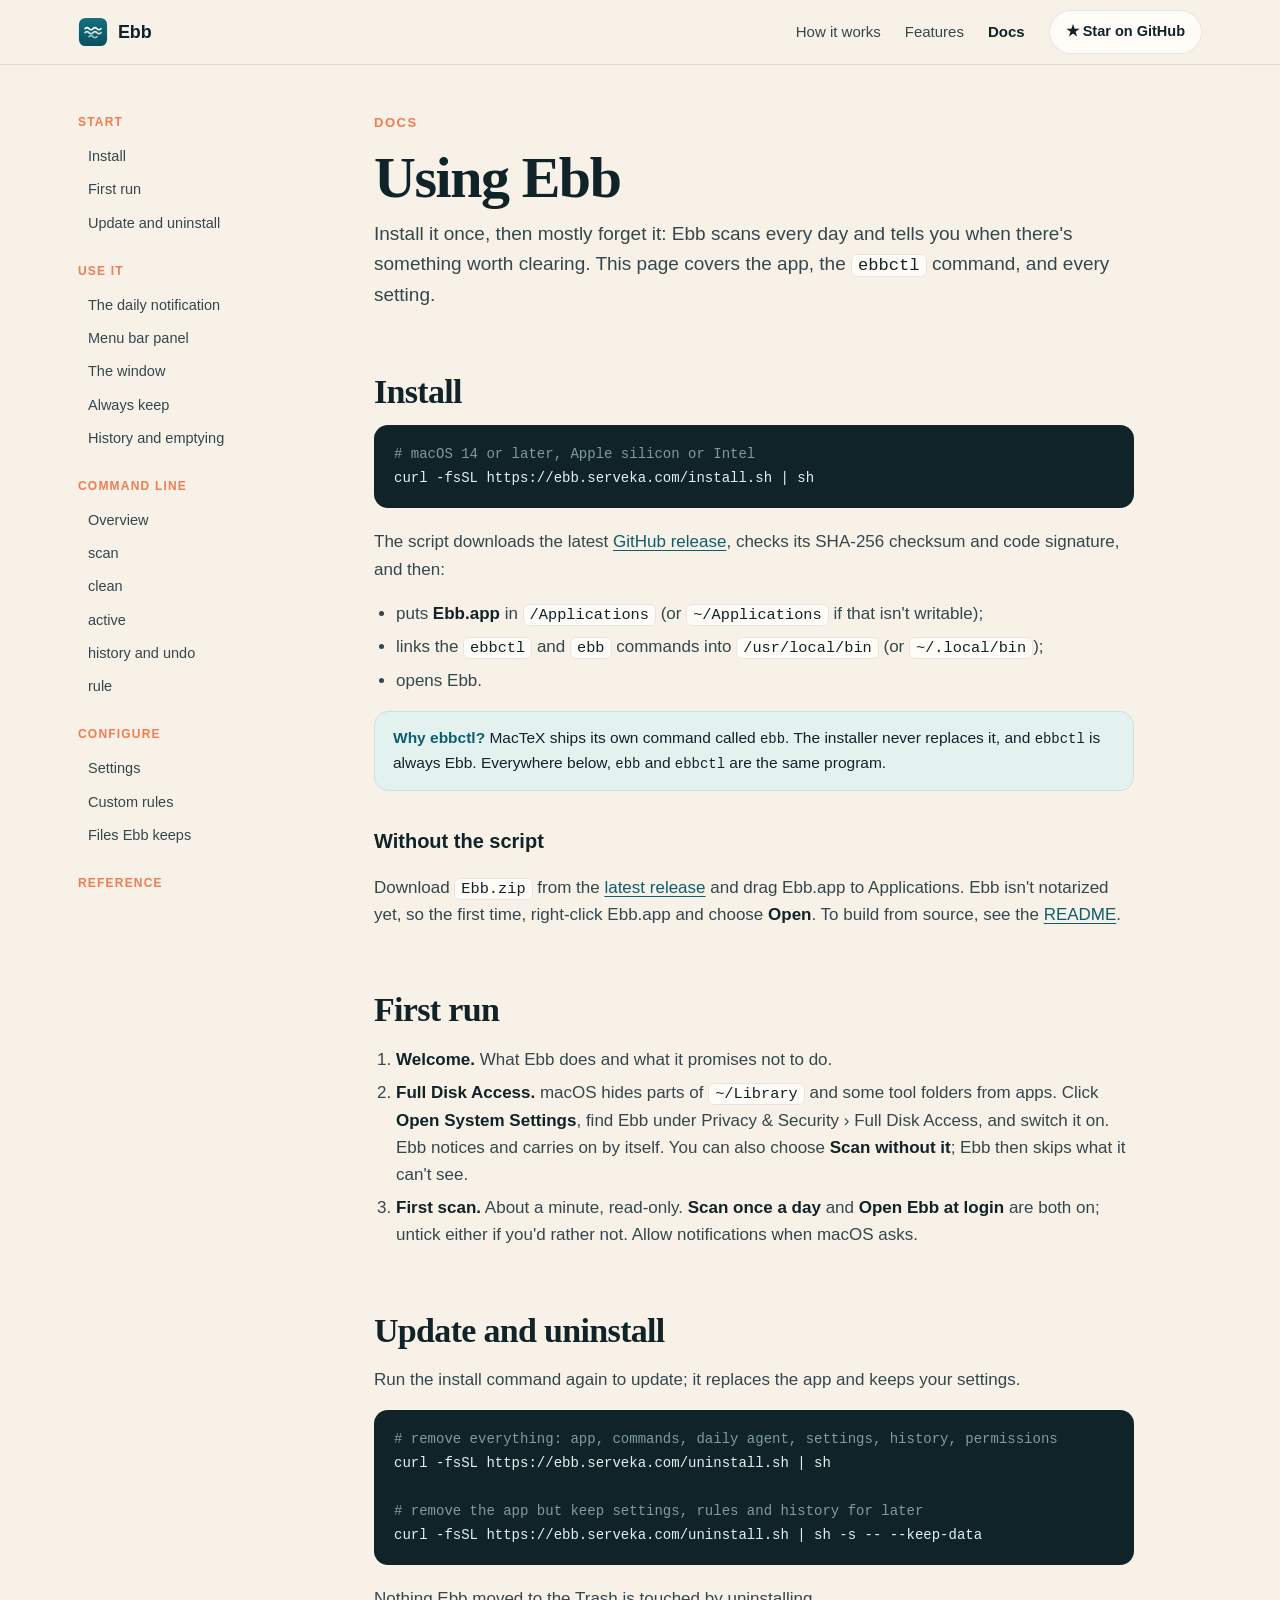
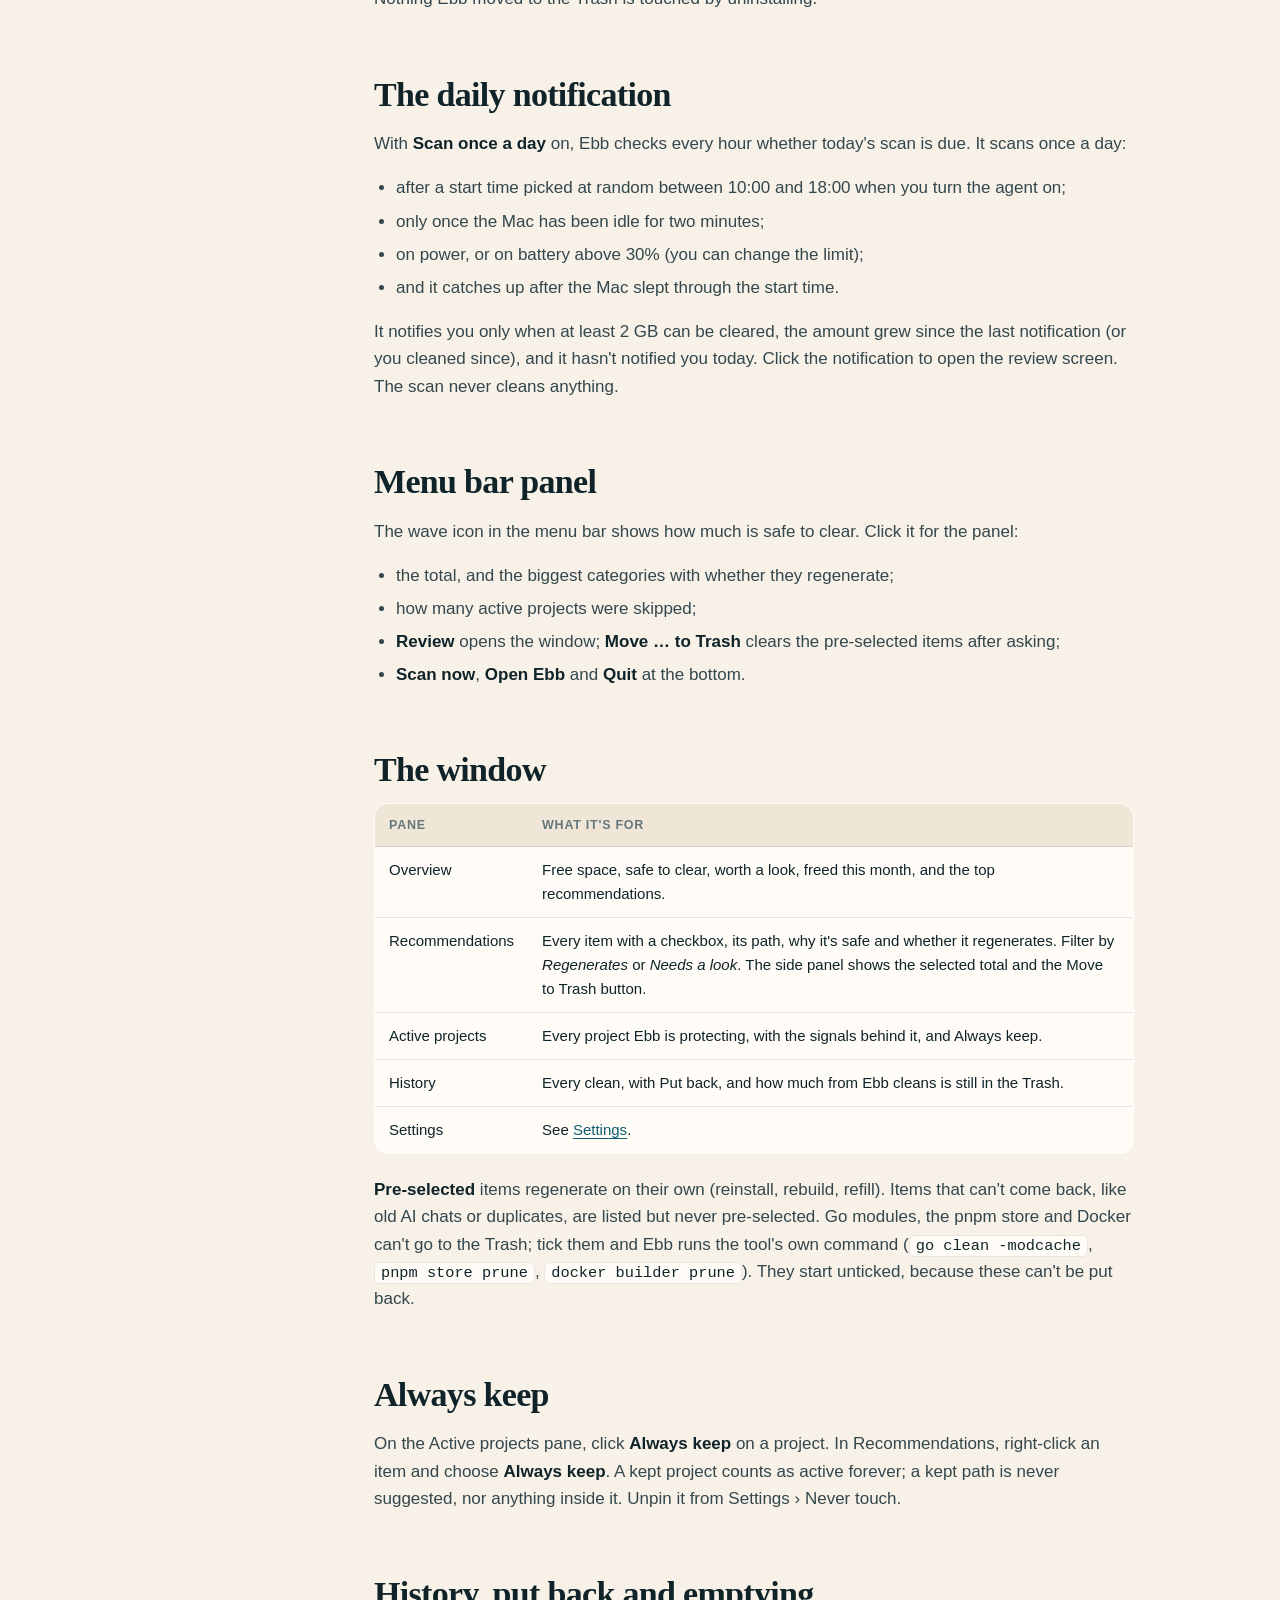
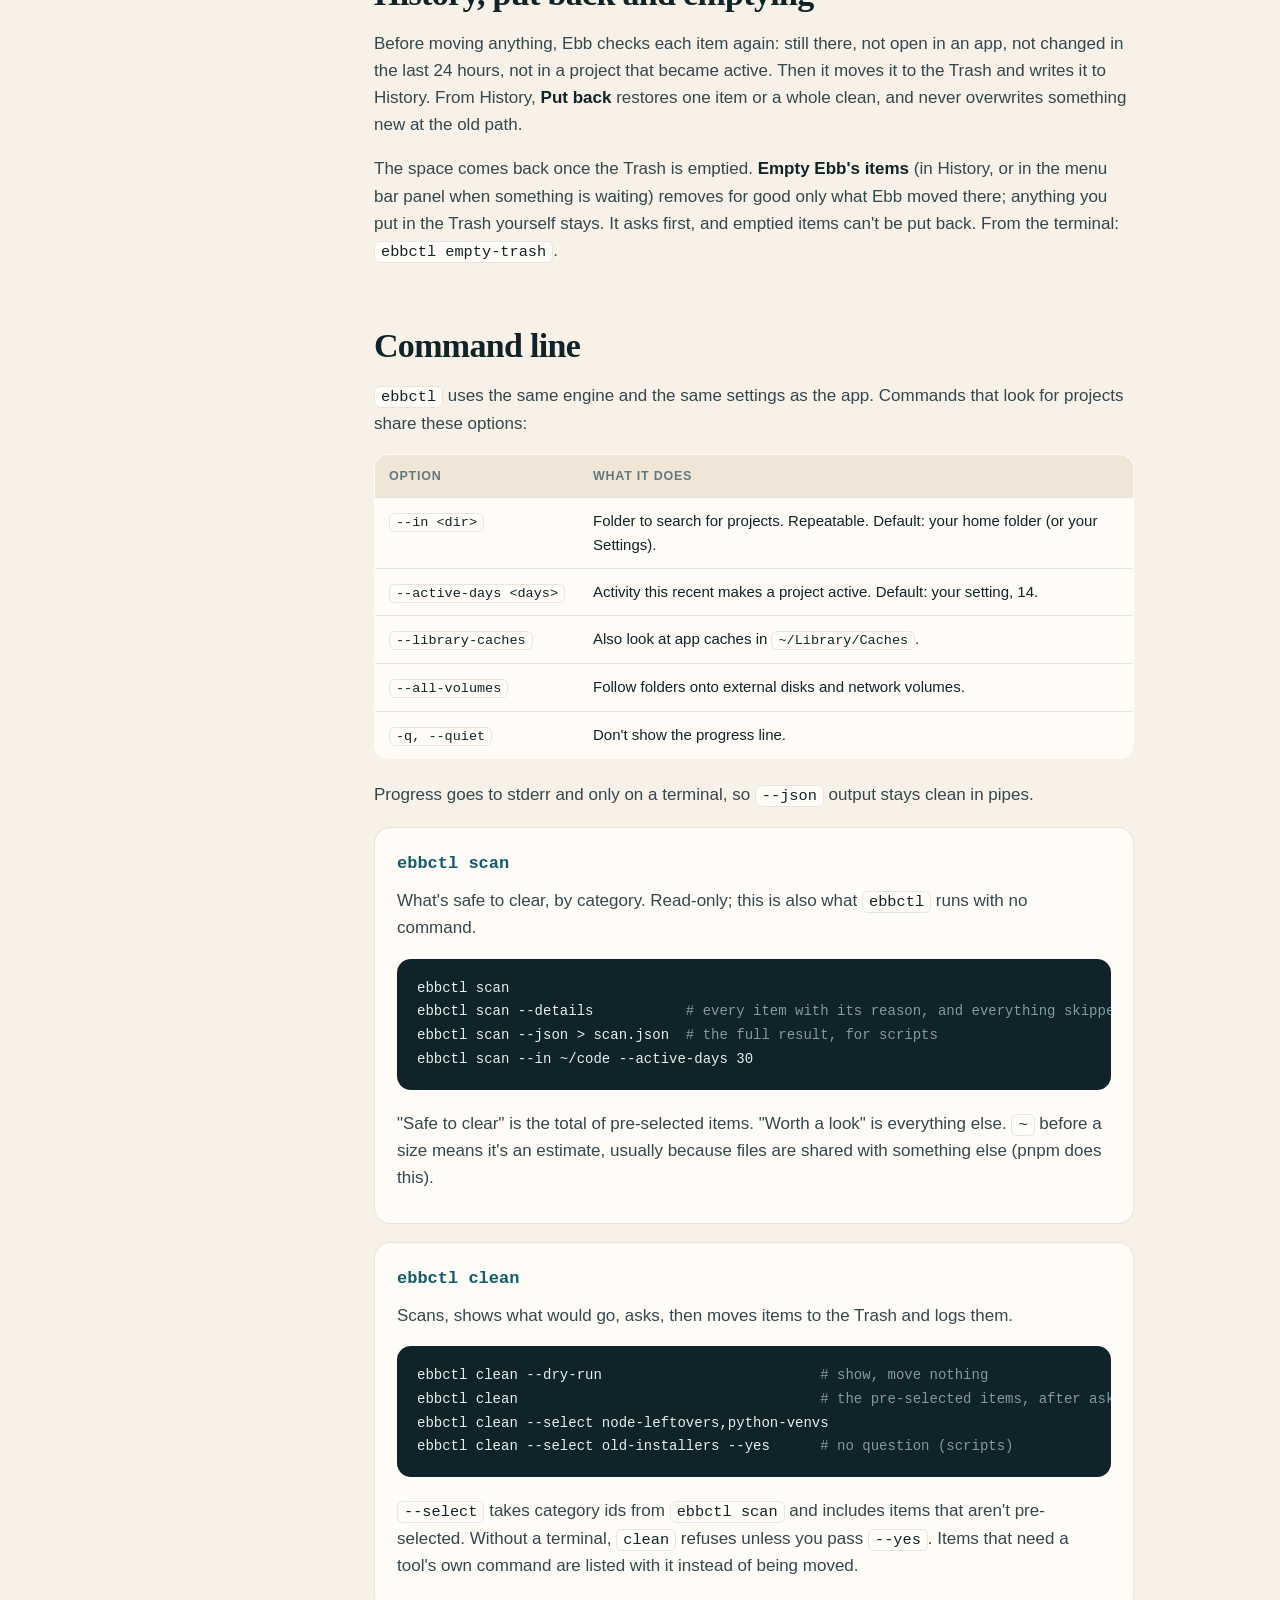
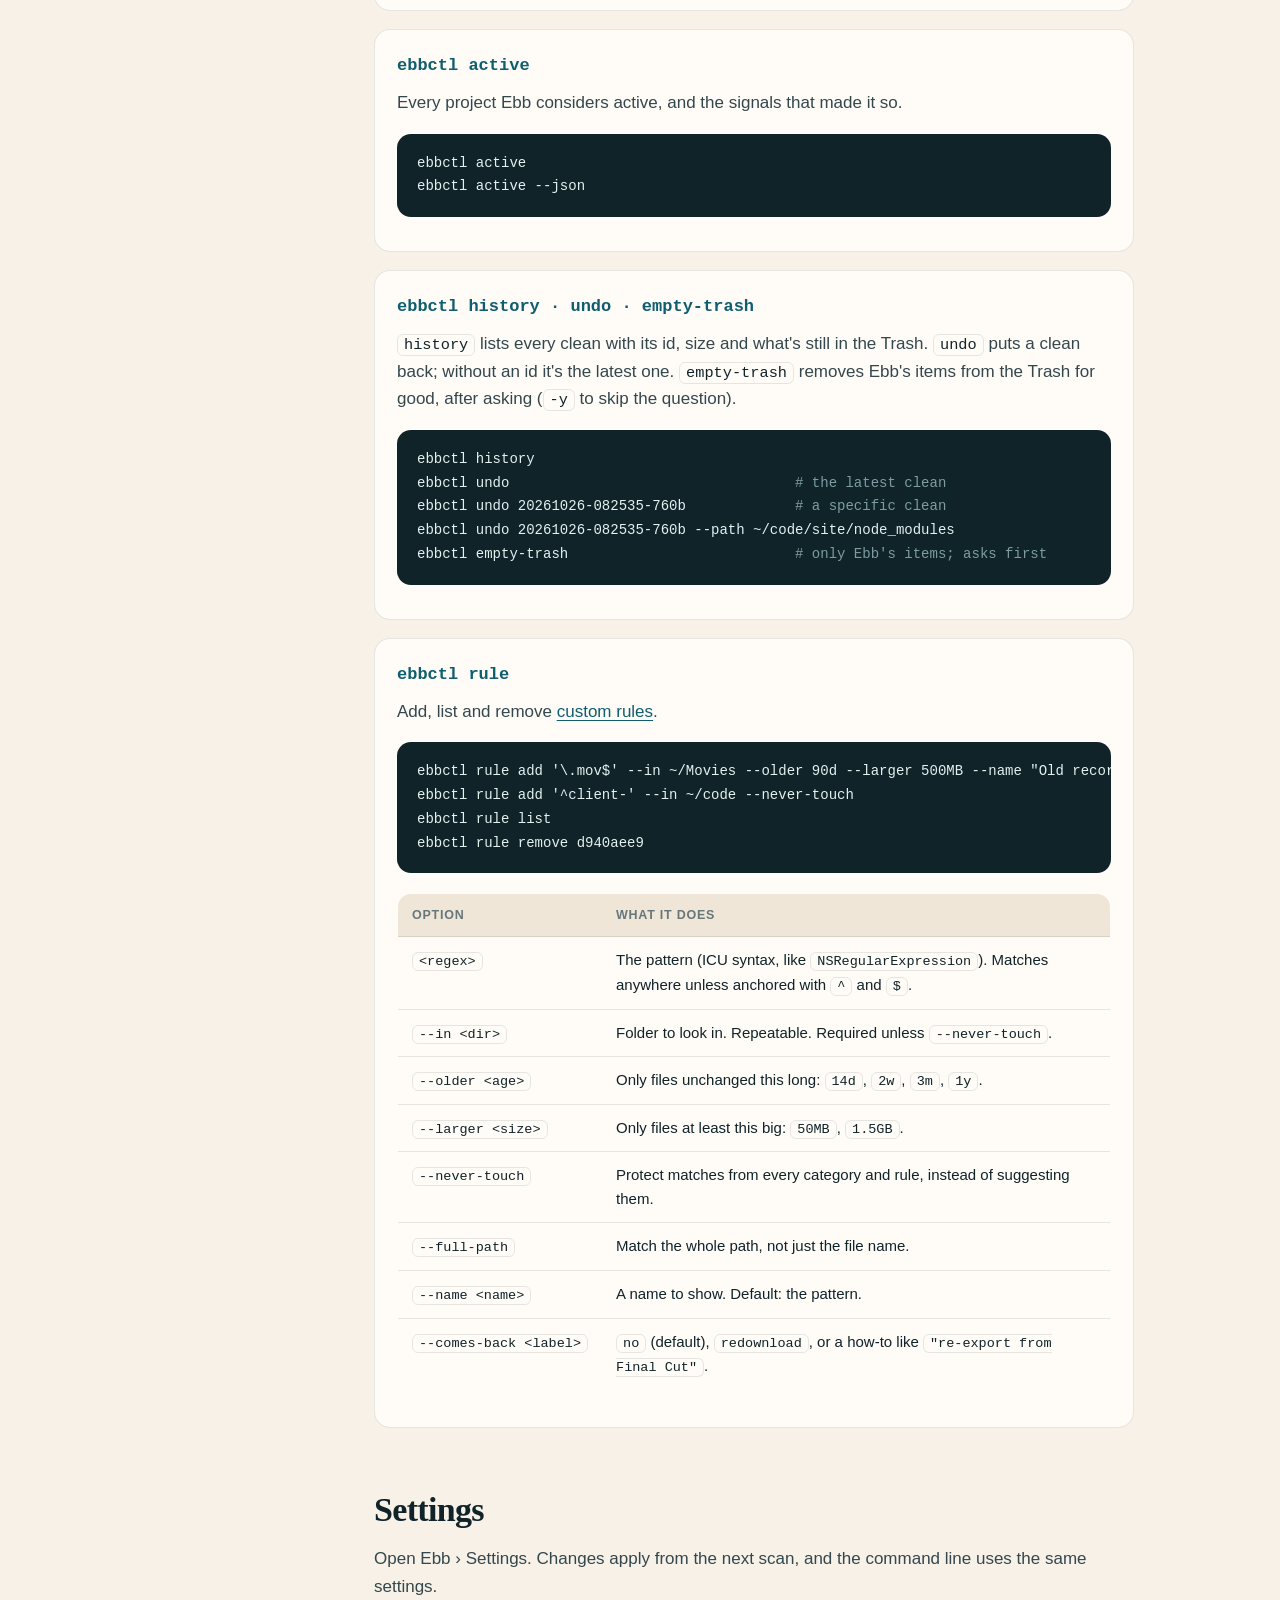
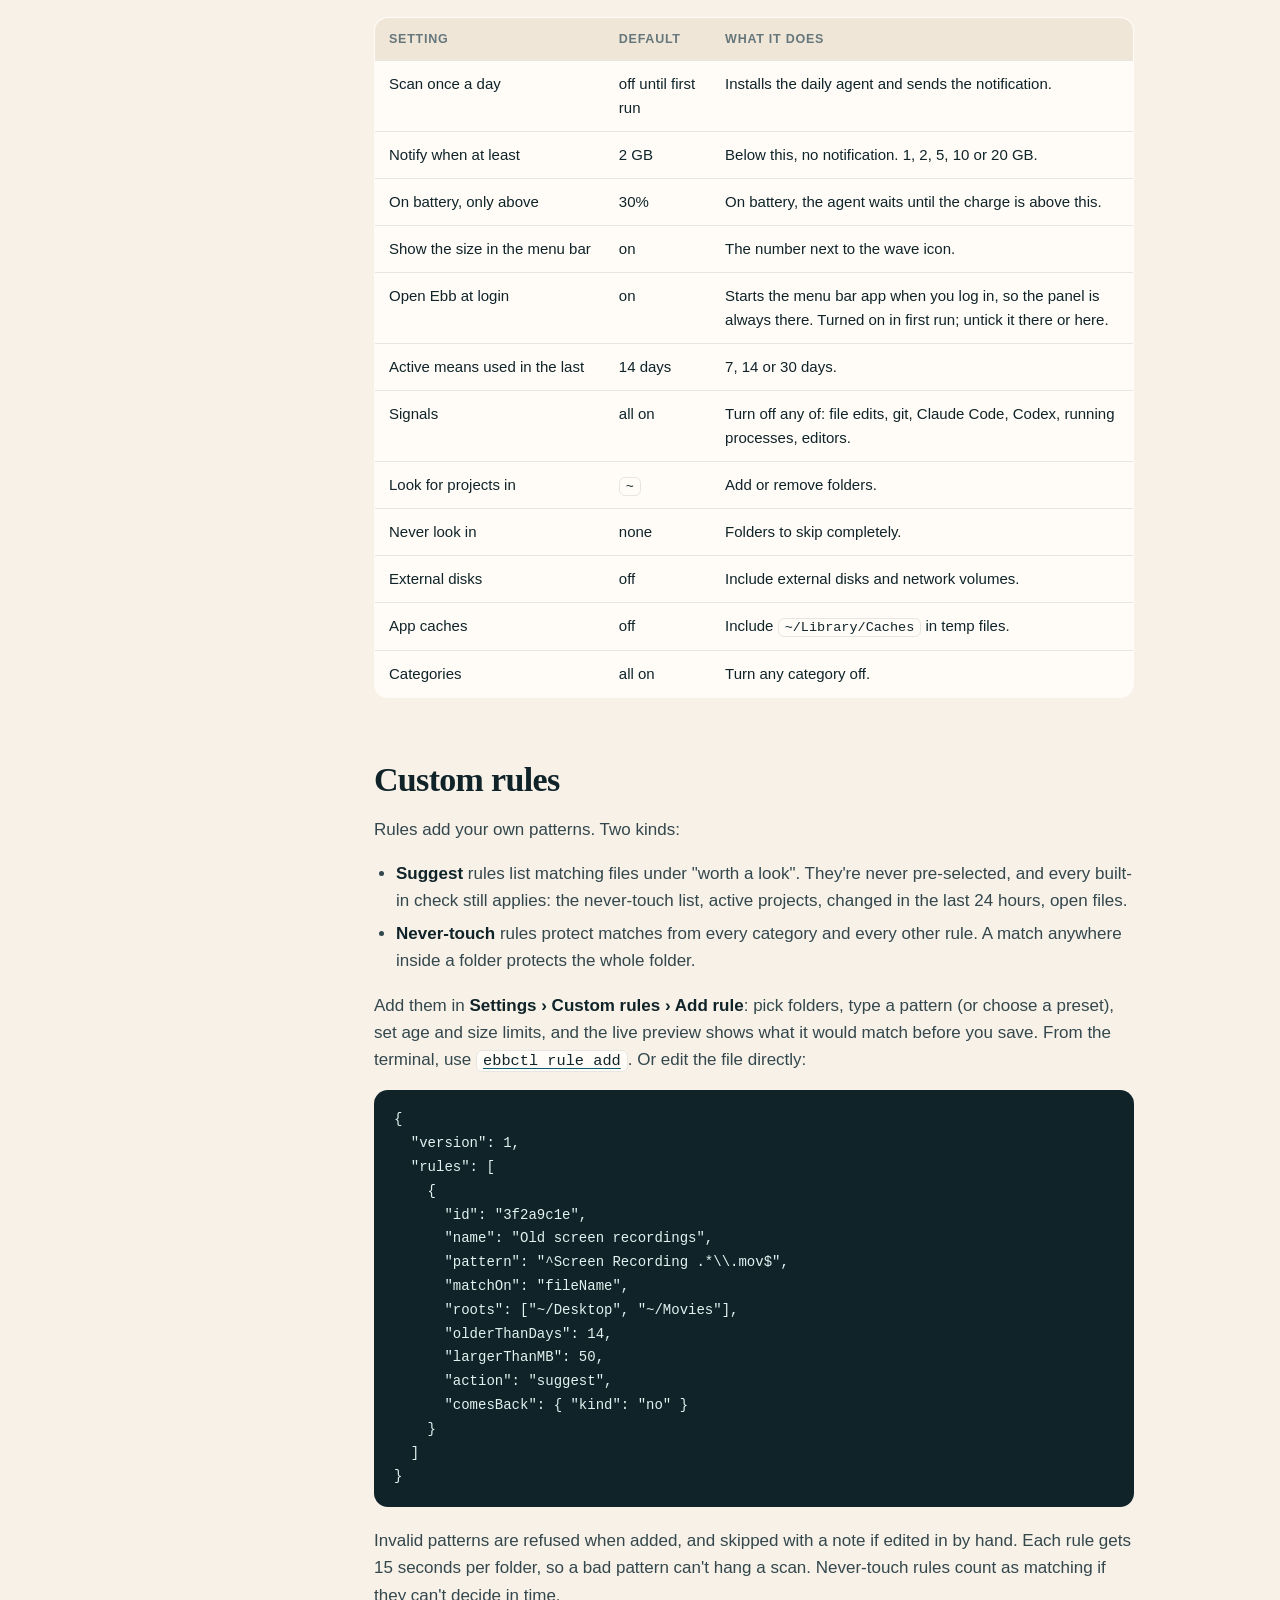
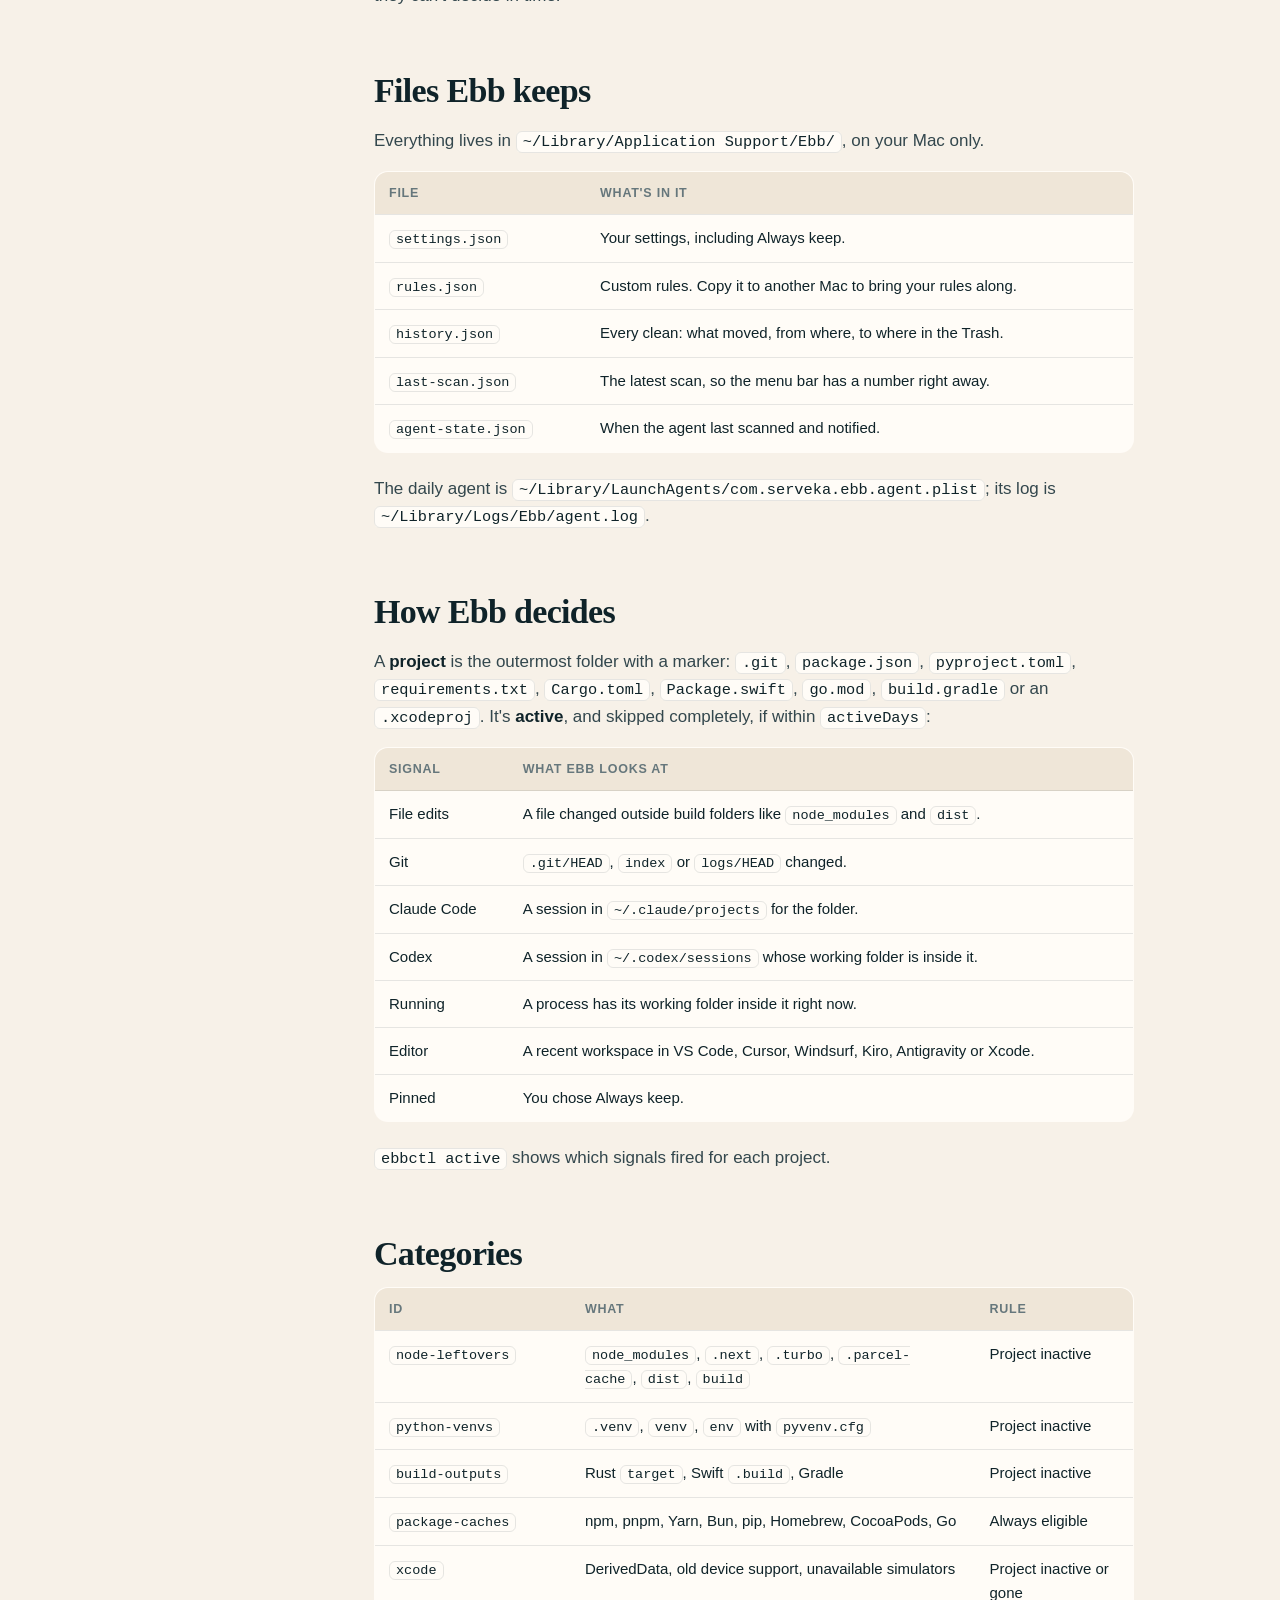
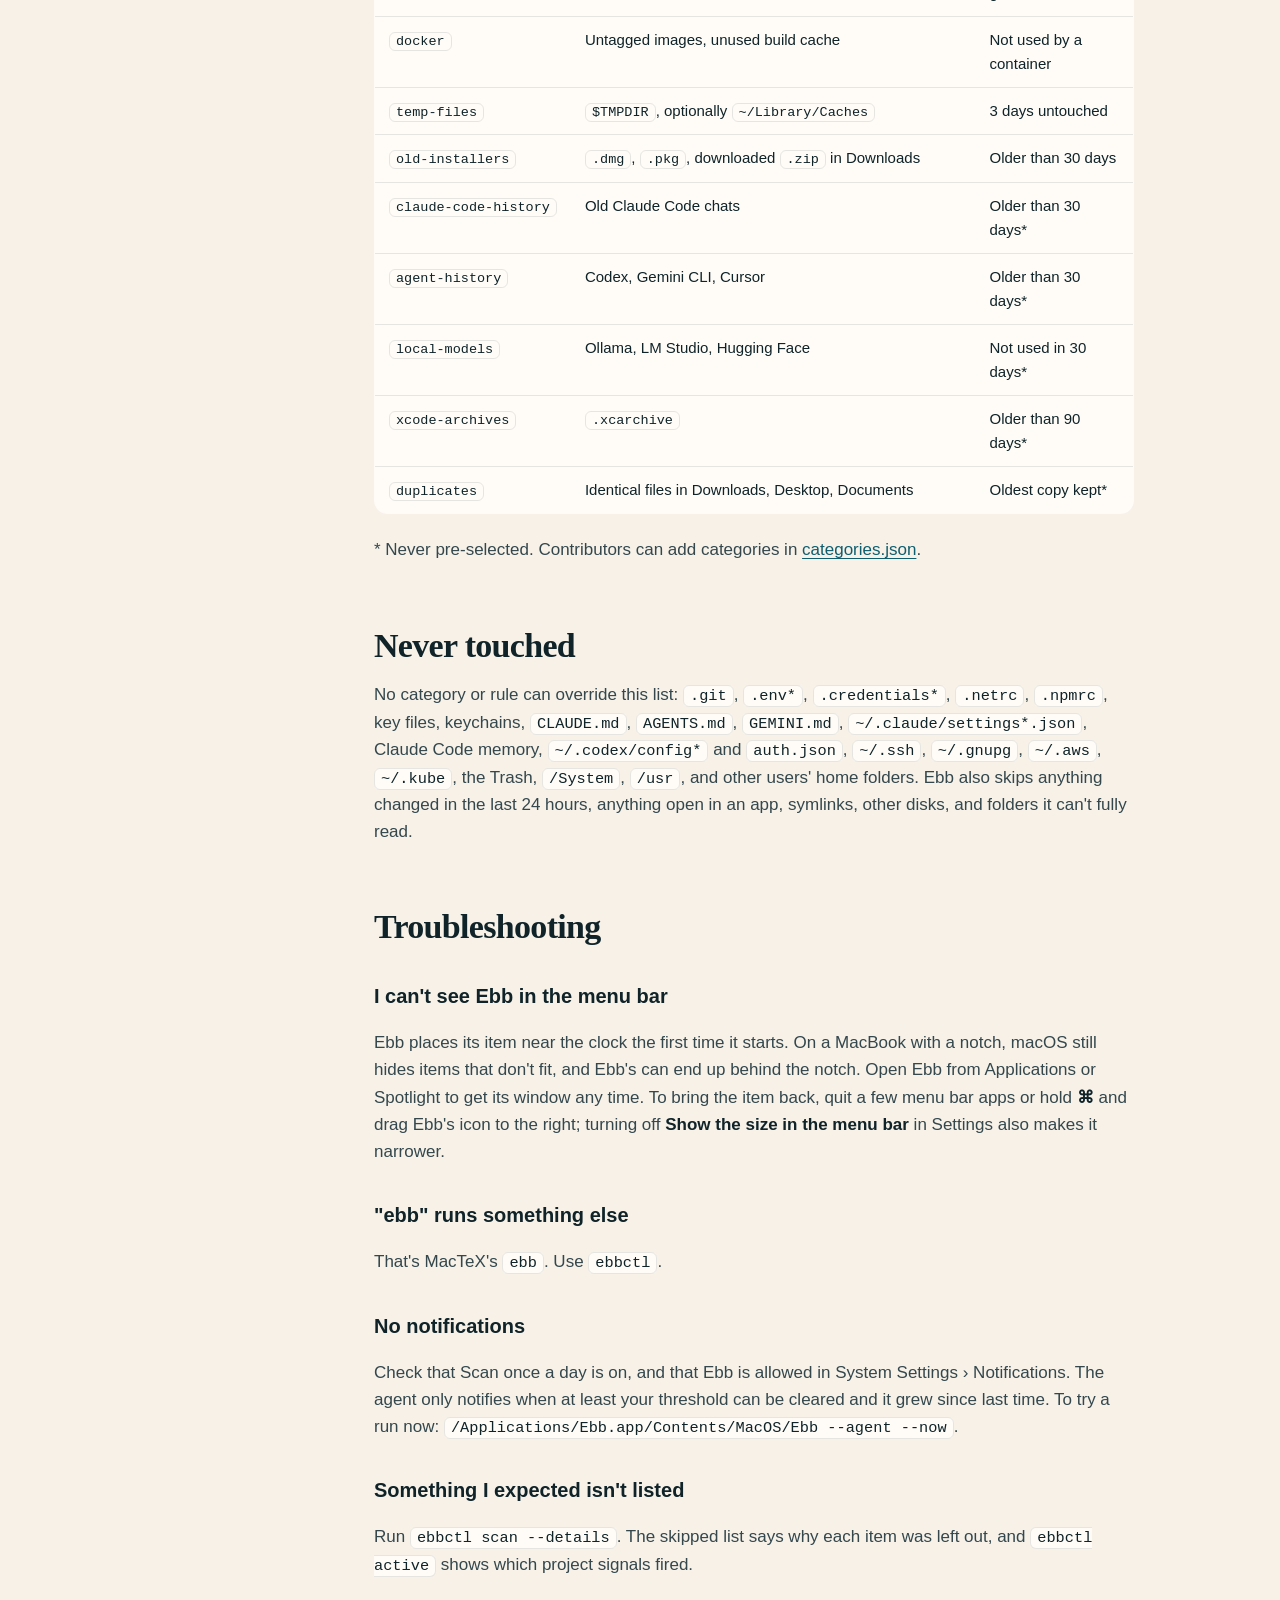
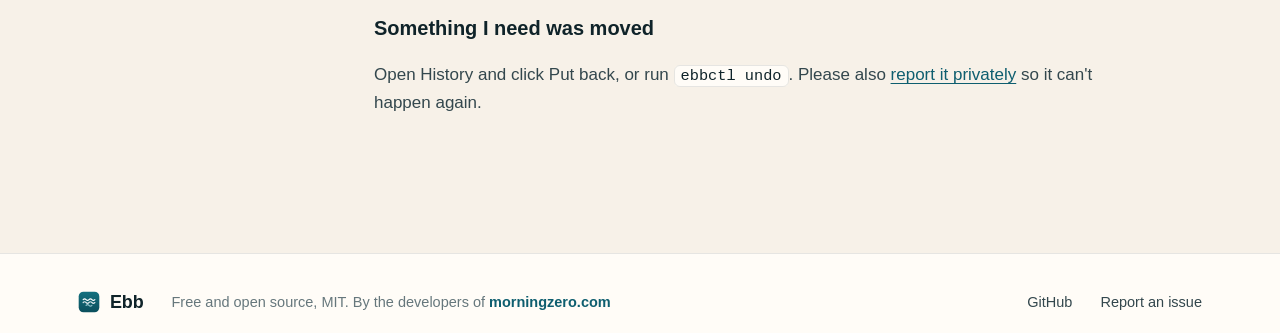
==== commit 3b939b8b: "Document the rule editor and tool commands, and bump to 0.2.6" ====
--- a/landing/docs/index.html
+++ b/landing/docs/index.html
@@ -133,7 +133,7 @@
         <tr><td>History</td><td>Every clean, with Put back, and how much from Ebb cleans is still in the Trash.</td></tr>
         <tr><td>Settings</td><td>See <a href="#settings">Settings</a>.</td></tr>
       </table>
-      <p><strong>Pre-selected</strong> items regenerate on their own (reinstall, rebuild, refill). Items that can't come back, like old AI chats or duplicates, are listed but never pre-selected. Items cleared by a tool's own command, like the pnpm store, show the command; Ebb doesn't run it.</p>
+      <p><strong>Pre-selected</strong> items regenerate on their own (reinstall, rebuild, refill). Items that can't come back, like old AI chats or duplicates, are listed but never pre-selected. Go modules, the pnpm store and Docker can't go to the Trash; tick them and Ebb runs the tool's own command (<code>go clean -modcache</code>, <code>pnpm store prune</code>, <code>docker builder prune</code>). They start unticked, because these can't be put back.</p>
     </section>
 
     <section id="keep">
@@ -243,7 +243,7 @@
         <li><strong>Suggest</strong> rules list matching files under "worth a look". They're never pre-selected, and every built-in check still applies: the never-touch list, active projects, changed in the last 24 hours, open files.</li>
         <li><strong>Never-touch</strong> rules protect matches from every category and every other rule. A match anywhere inside a folder protects the whole folder.</li>
       </ul>
-      <p>Add them with <a href="#cmd-rule"><code>ebbctl rule add</code></a>, or edit the file directly:</p>
+      <p>Add them in <strong>Settings › Custom rules › Add rule</strong>: pick folders, type a pattern (or choose a preset), set age and size limits, and the live preview shows what it would match before you save. From the terminal, use <a href="#cmd-rule"><code>ebbctl rule add</code></a>. Or edit the file directly:</p>
       <pre>{
   "version": 1,
   "rules": [
@@ -322,7 +322,7 @@
     <section id="trouble">
       <h2>Troubleshooting</h2>
       <h3>I can't see Ebb in the menu bar</h3>
-      <p>On a MacBook with a notch, macOS hides menu bar items that don't fit, and Ebb's can end up behind the notch. Open Ebb from Applications or Spotlight to get its window any time. To bring the item back, quit a few menu bar apps or hold <strong>⌘</strong> and drag Ebb's icon to the right; turning off <strong>Show the size in the menu bar</strong> in Settings also makes it narrower.</p>
+      <p>Ebb places its item near the clock the first time it starts. On a MacBook with a notch, macOS still hides items that don't fit, and Ebb's can end up behind the notch. Open Ebb from Applications or Spotlight to get its window any time. To bring the item back, quit a few menu bar apps or hold <strong>⌘</strong> and drag Ebb's icon to the right; turning off <strong>Show the size in the menu bar</strong> in Settings also makes it narrower.</p>
       <h3>"ebb" runs something else</h3>
       <p>That's MacTeX's <code>ebb</code>. Use <code>ebbctl</code>.</p>
       <h3>No notifications</h3>
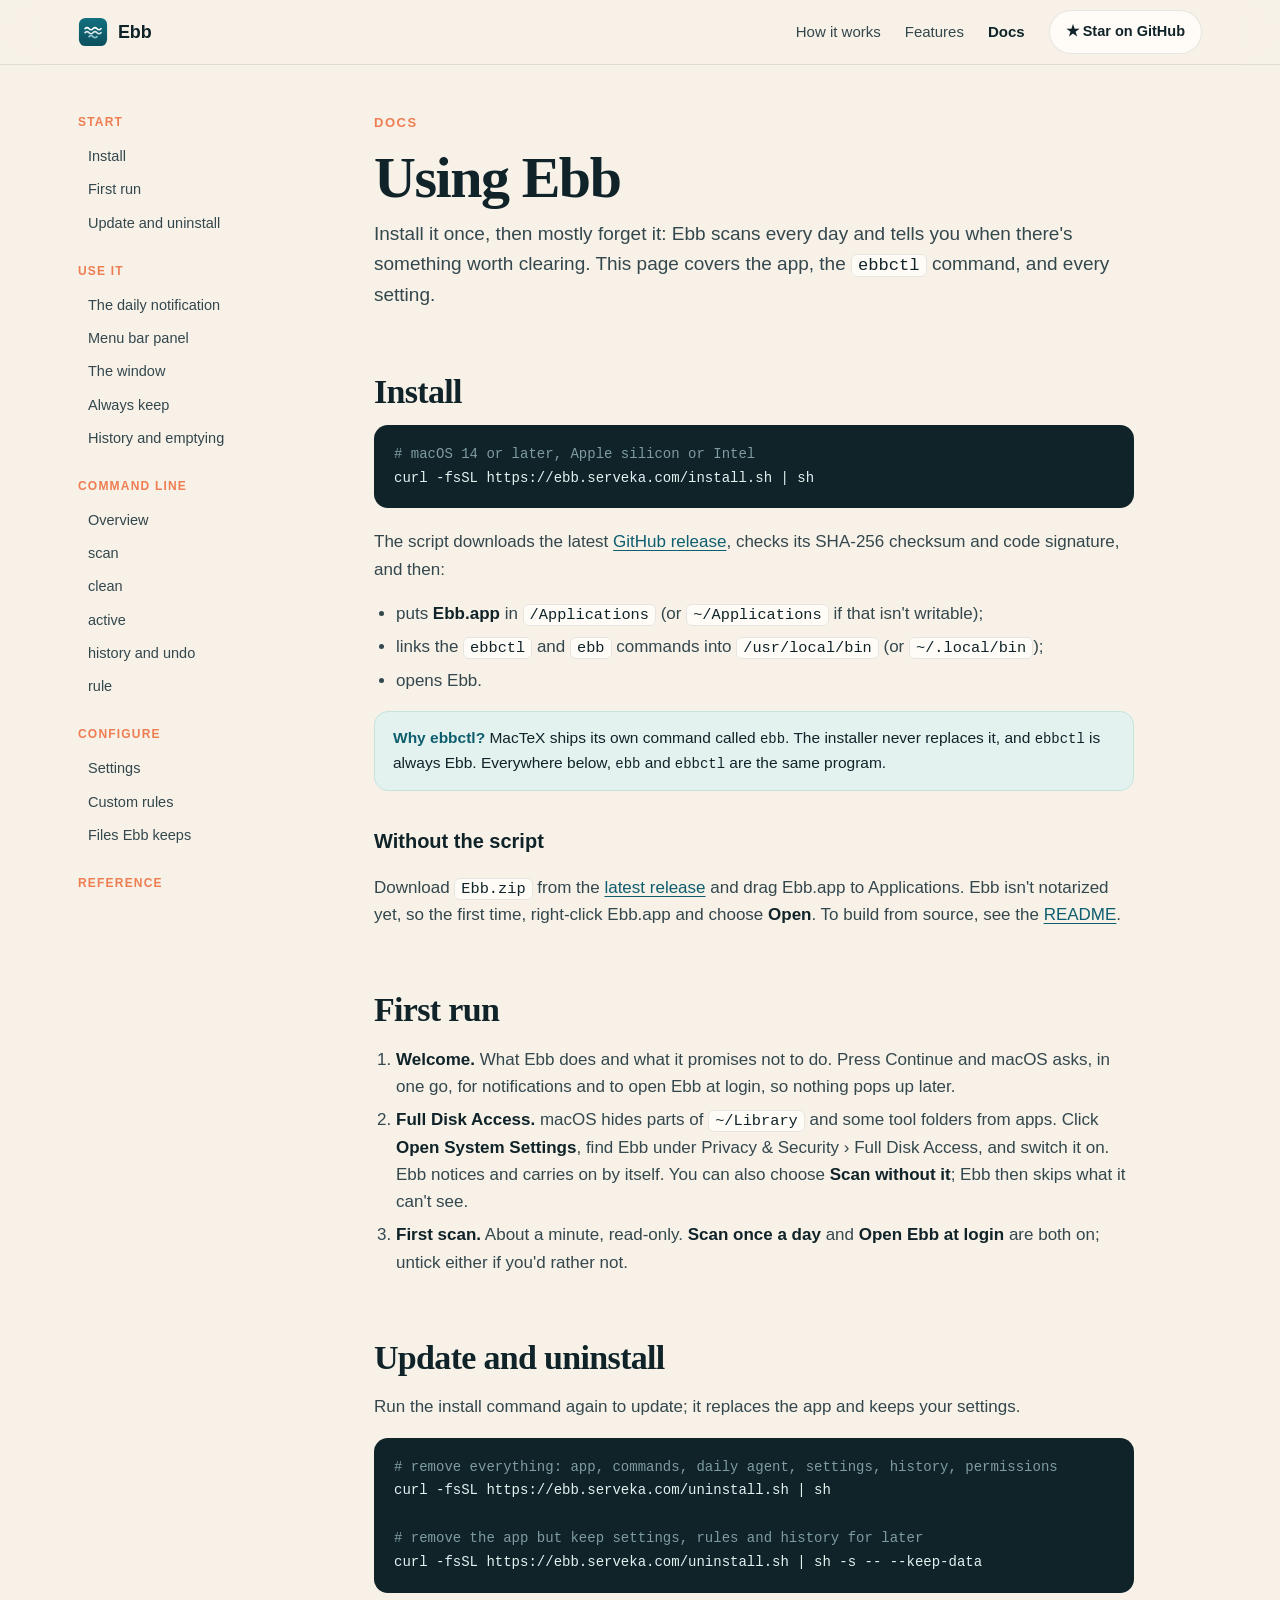
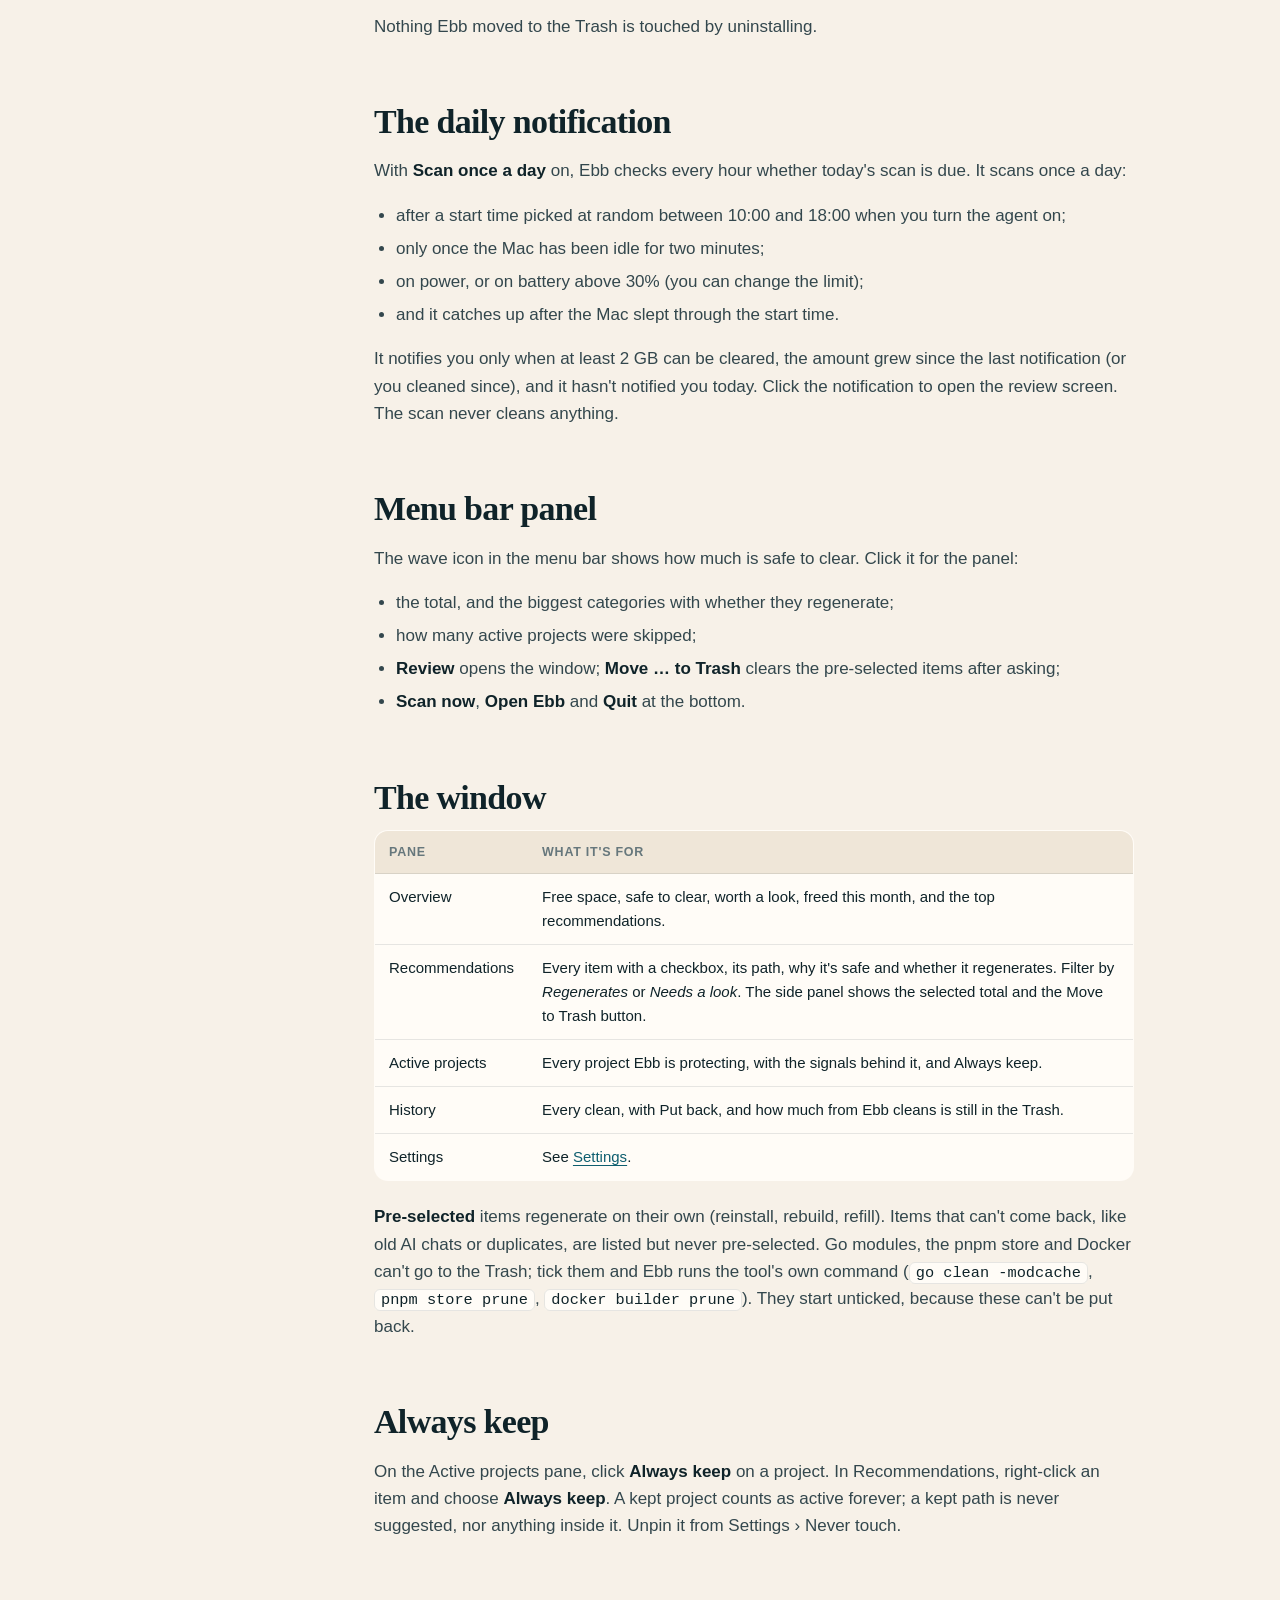
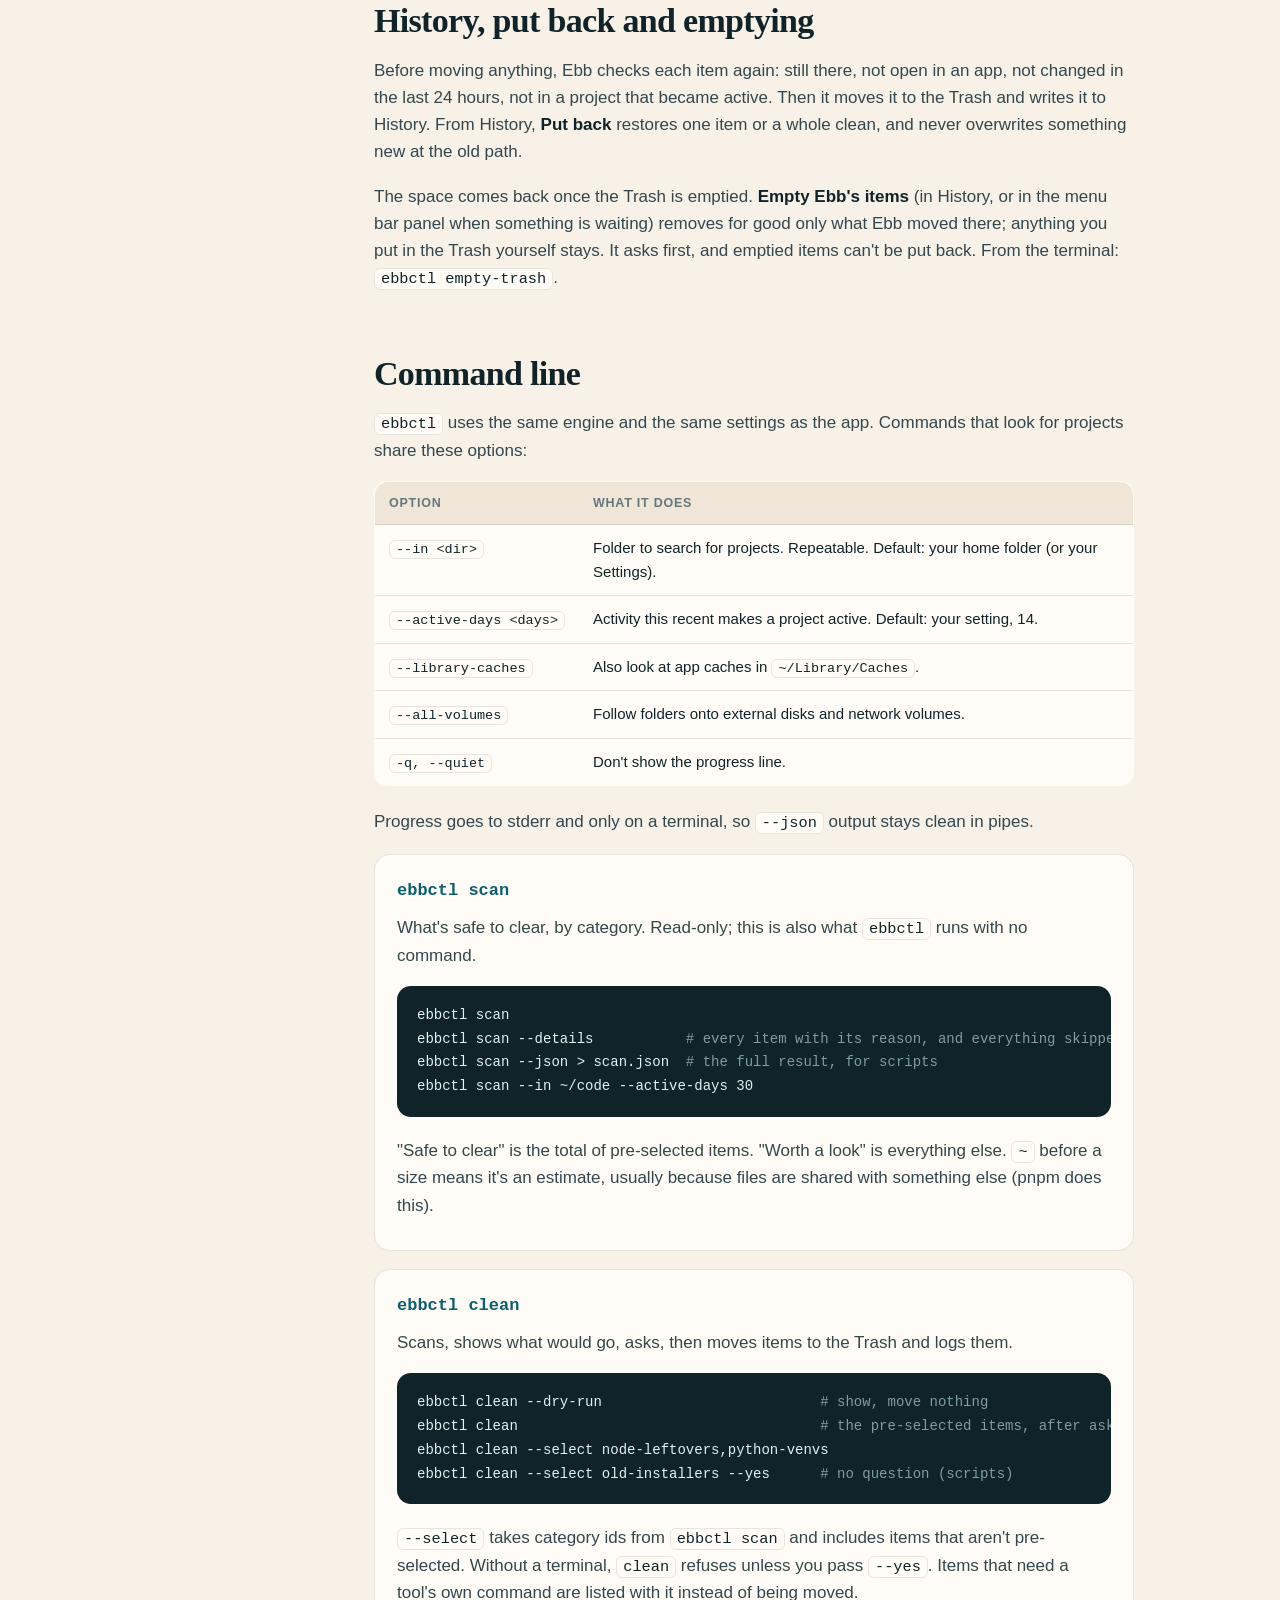
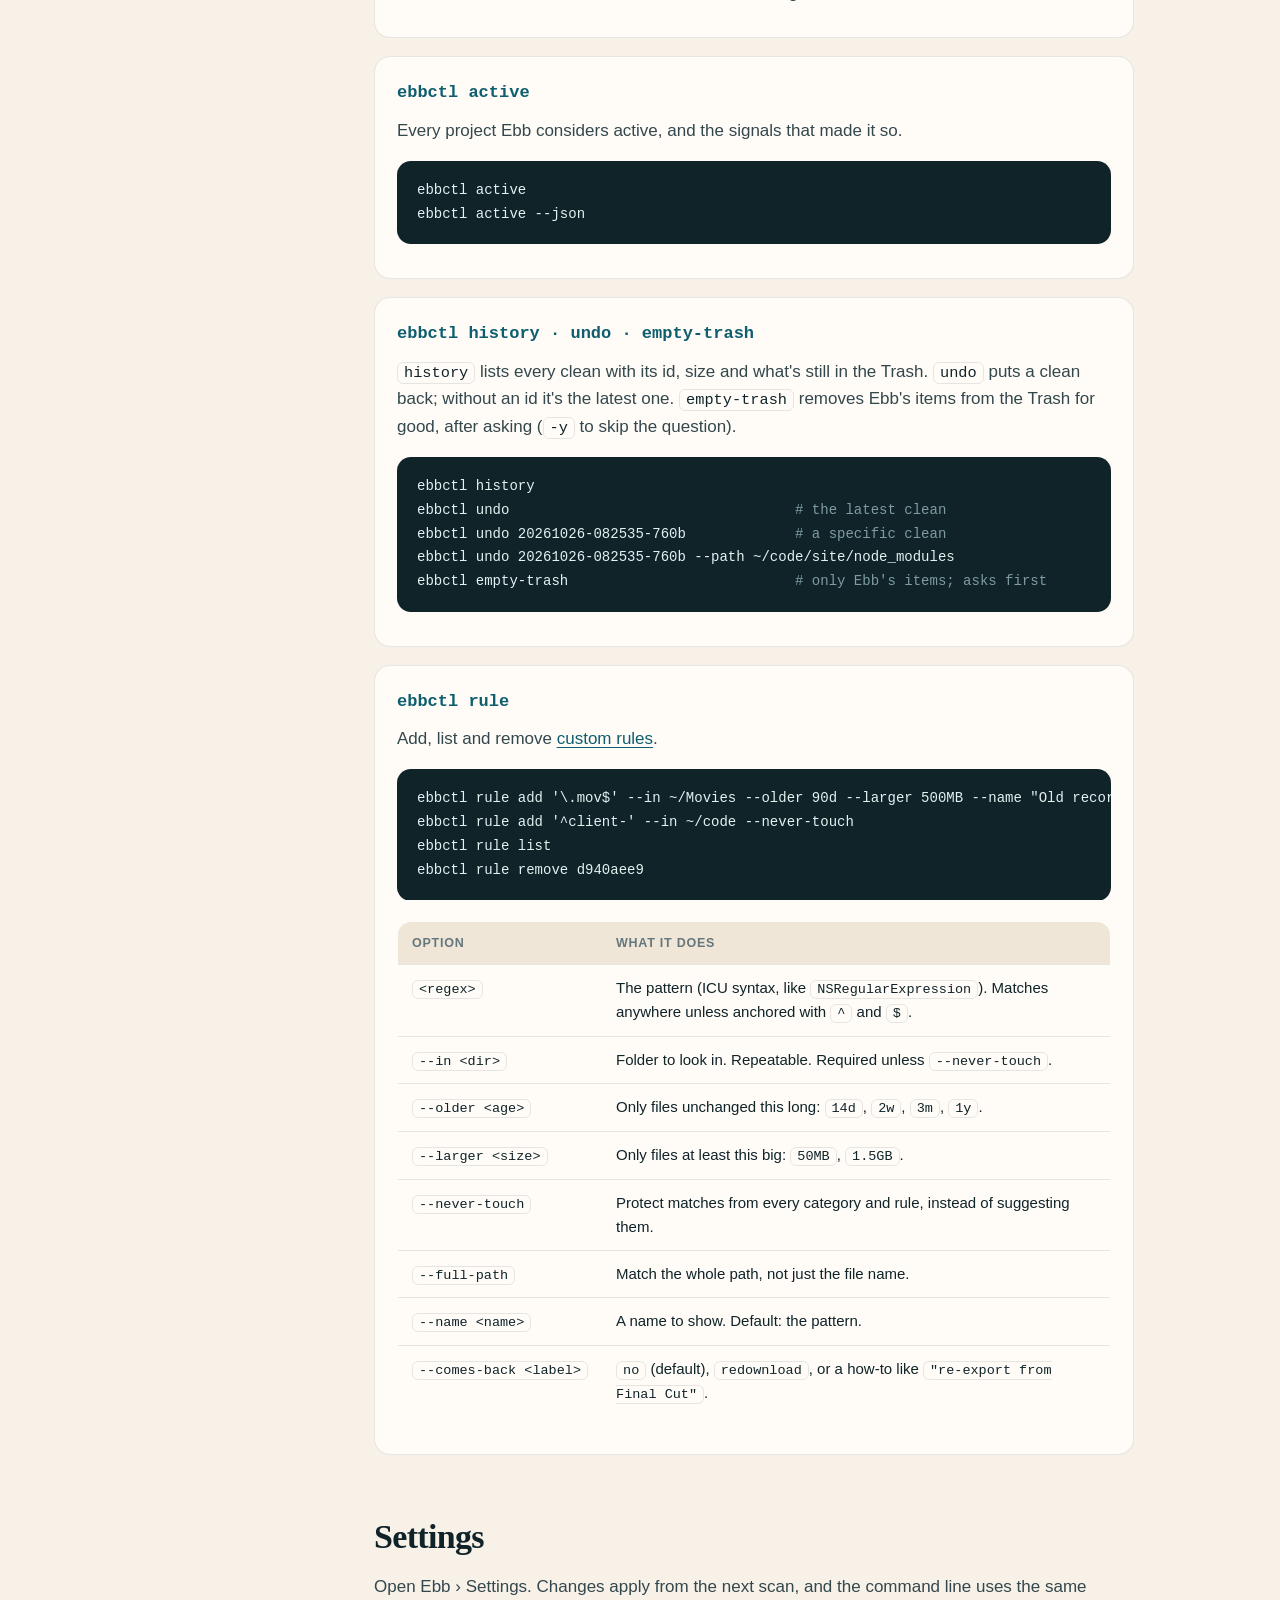
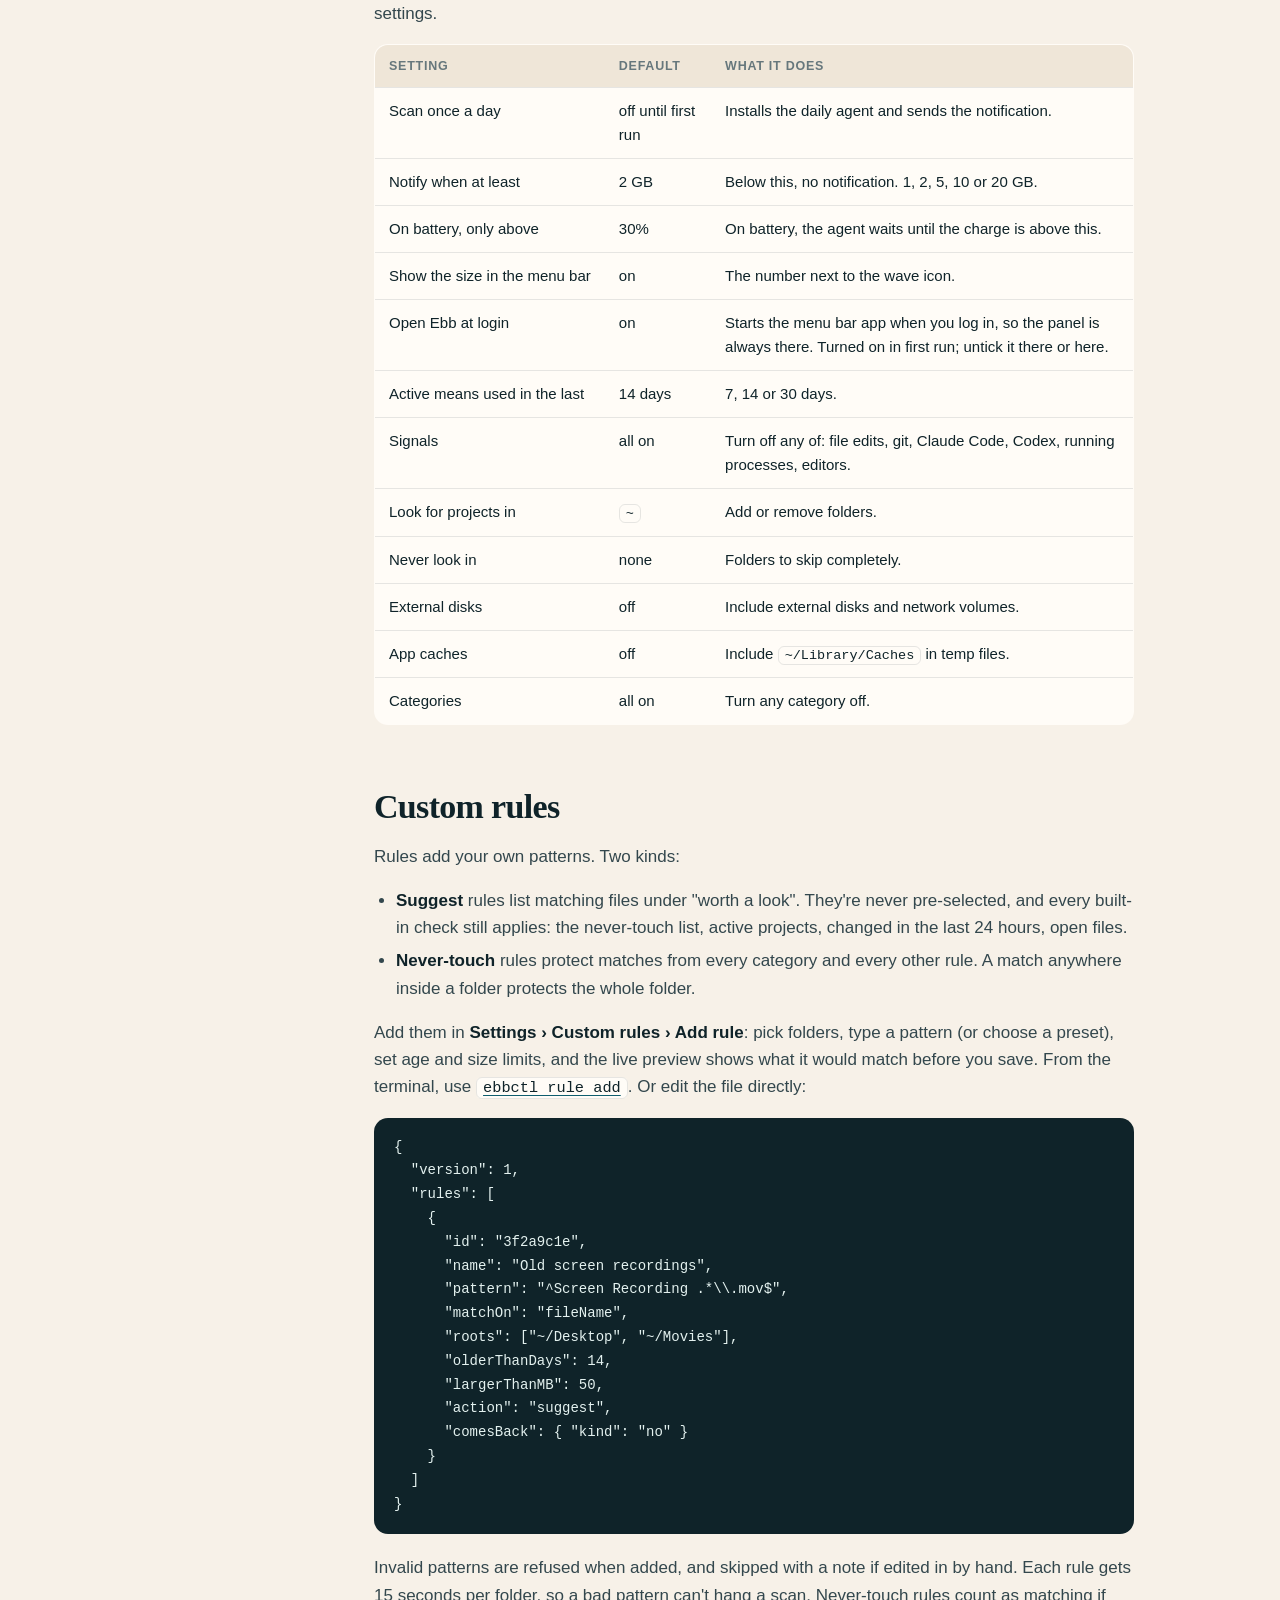
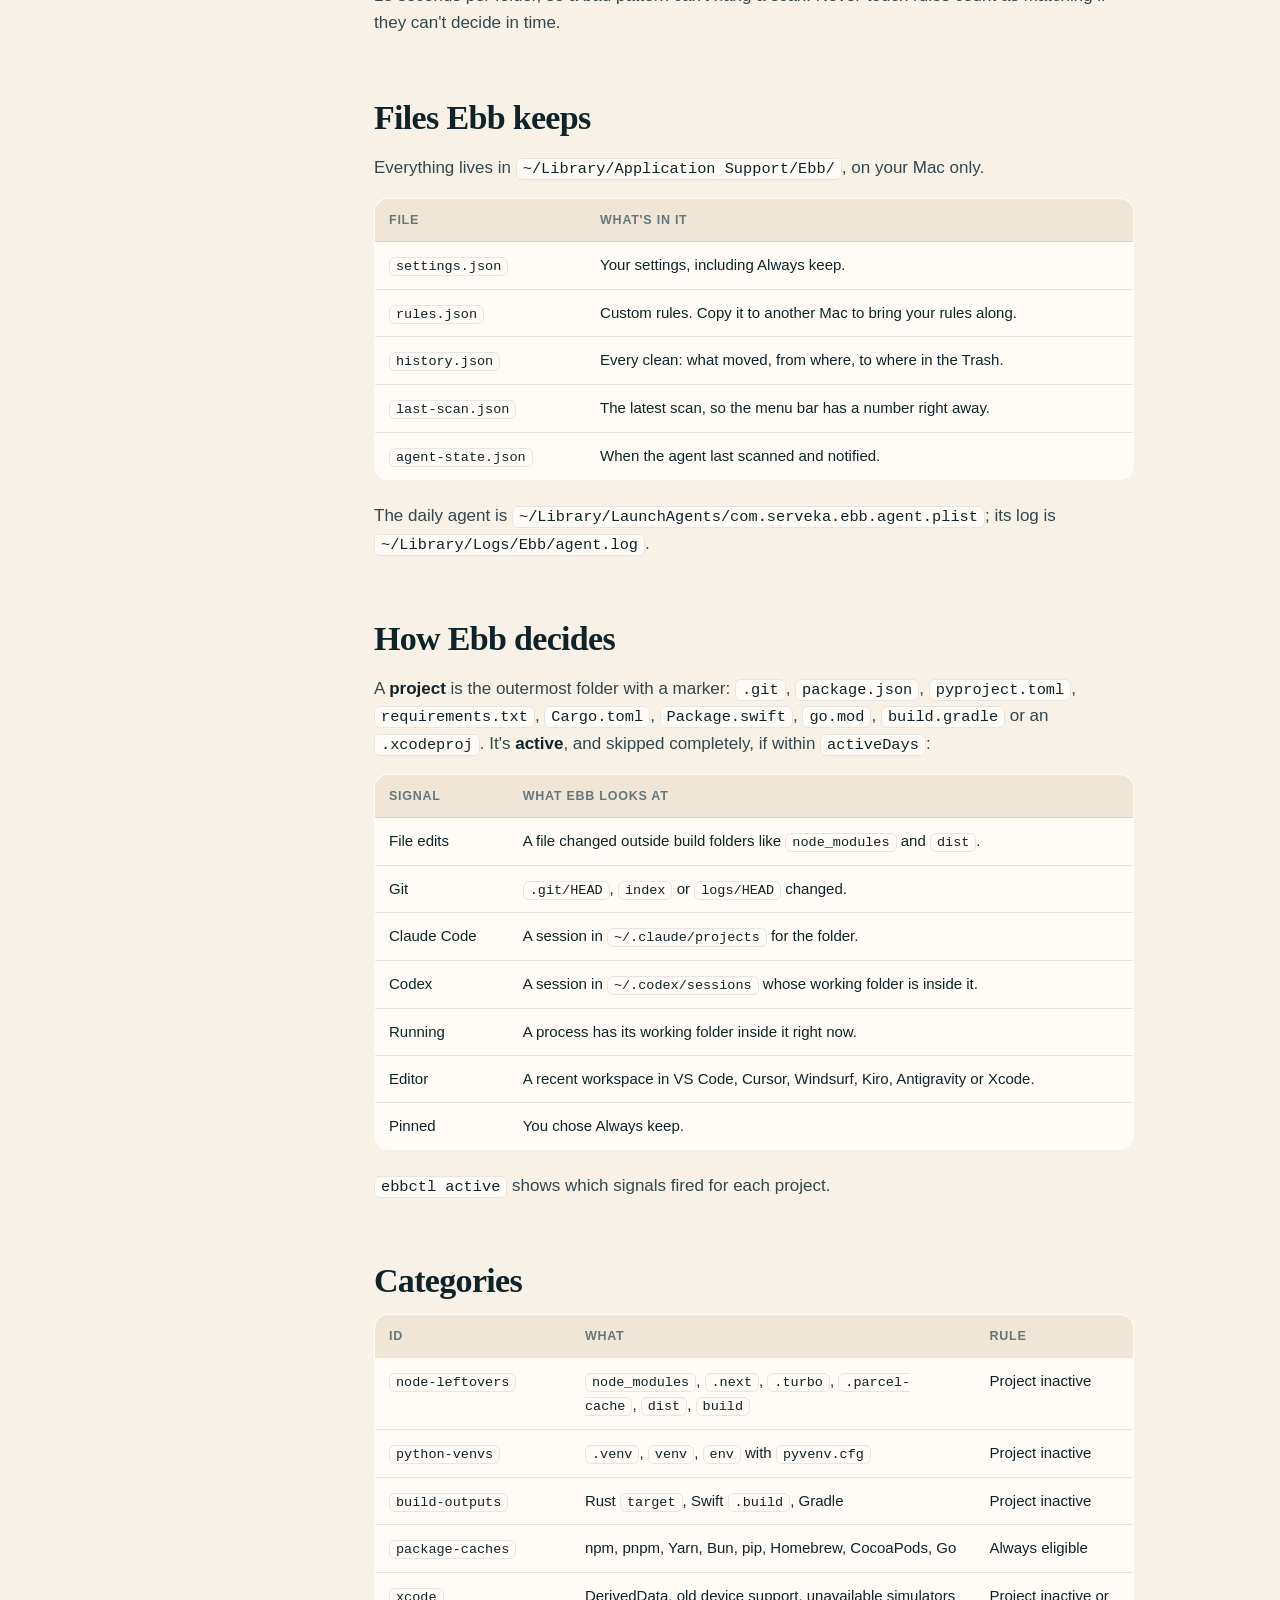
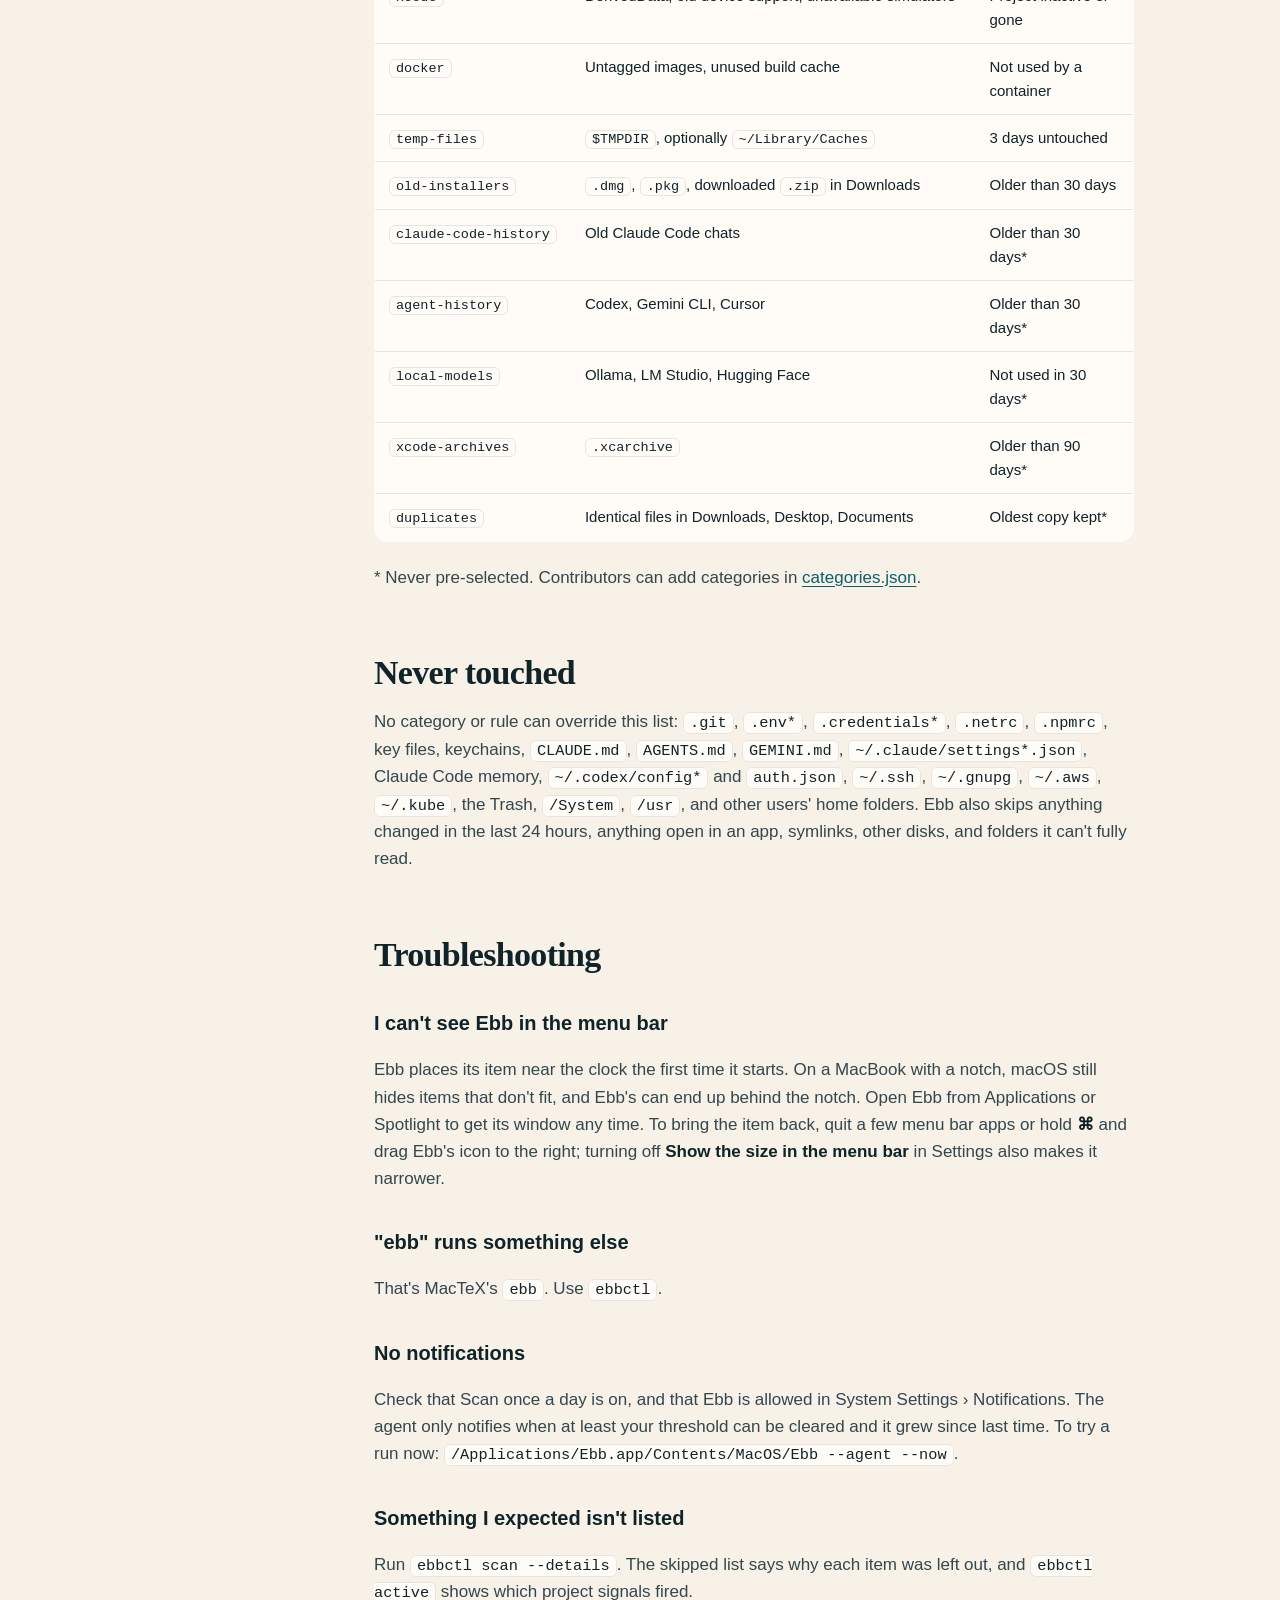
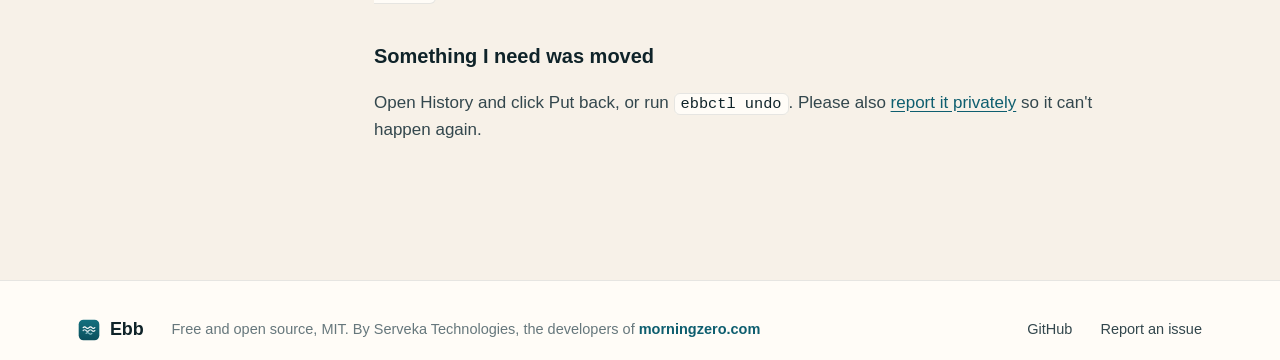
==== commit a3355e44: "Ask for every permission right after install Notifications, the login item and the daily agent are r" ====
--- a/landing/docs/index.html
+++ b/landing/docs/index.html
@@ -83,9 +83,9 @@
     <section id="first-run">
       <h2>First run</h2>
       <ol>
-        <li><strong>Welcome.</strong> What Ebb does and what it promises not to do.</li>
+        <li><strong>Welcome.</strong> What Ebb does and what it promises not to do. Press Continue and macOS asks, in one go, for notifications and to open Ebb at login, so nothing pops up later.</li>
         <li><strong>Full Disk Access.</strong> macOS hides parts of <code>~/Library</code> and some tool folders from apps. Click <strong>Open System Settings</strong>, find Ebb under Privacy &amp; Security › Full Disk Access, and switch it on. Ebb notices and carries on by itself. You can also choose <strong>Scan without it</strong>; Ebb then skips what it can't see.</li>
-        <li><strong>First scan.</strong> About a minute, read-only. <strong>Scan once a day</strong> and <strong>Open Ebb at login</strong> are both on; untick either if you'd rather not. Allow notifications when macOS asks.</li>
+        <li><strong>First scan.</strong> About a minute, read-only. <strong>Scan once a day</strong> and <strong>Open Ebb at login</strong> are both on; untick either if you'd rather not.</li>
       </ol>
     </section>
 
@@ -339,7 +339,7 @@
 <footer>
   <div class="wrap">
     <a class="brand" href="../"><img src="../assets/icon.svg" alt="" style="width:22px;height:22px">Ebb</a>
-    <span>Free and open source, MIT. By the developers of <a class="mz" href="https://morningzero.com">morningzero.com</a></span>
+    <span>Free and open source, MIT. By Serveka Technologies, the developers of <a class="mz" href="https://morningzero.com">morningzero.com</a></span>
     <span class="sp"></span>
     <a href="https://github.com/rajpra808/ebb">GitHub</a>
     <a href="https://github.com/rajpra808/ebb/issues">Report an issue</a>
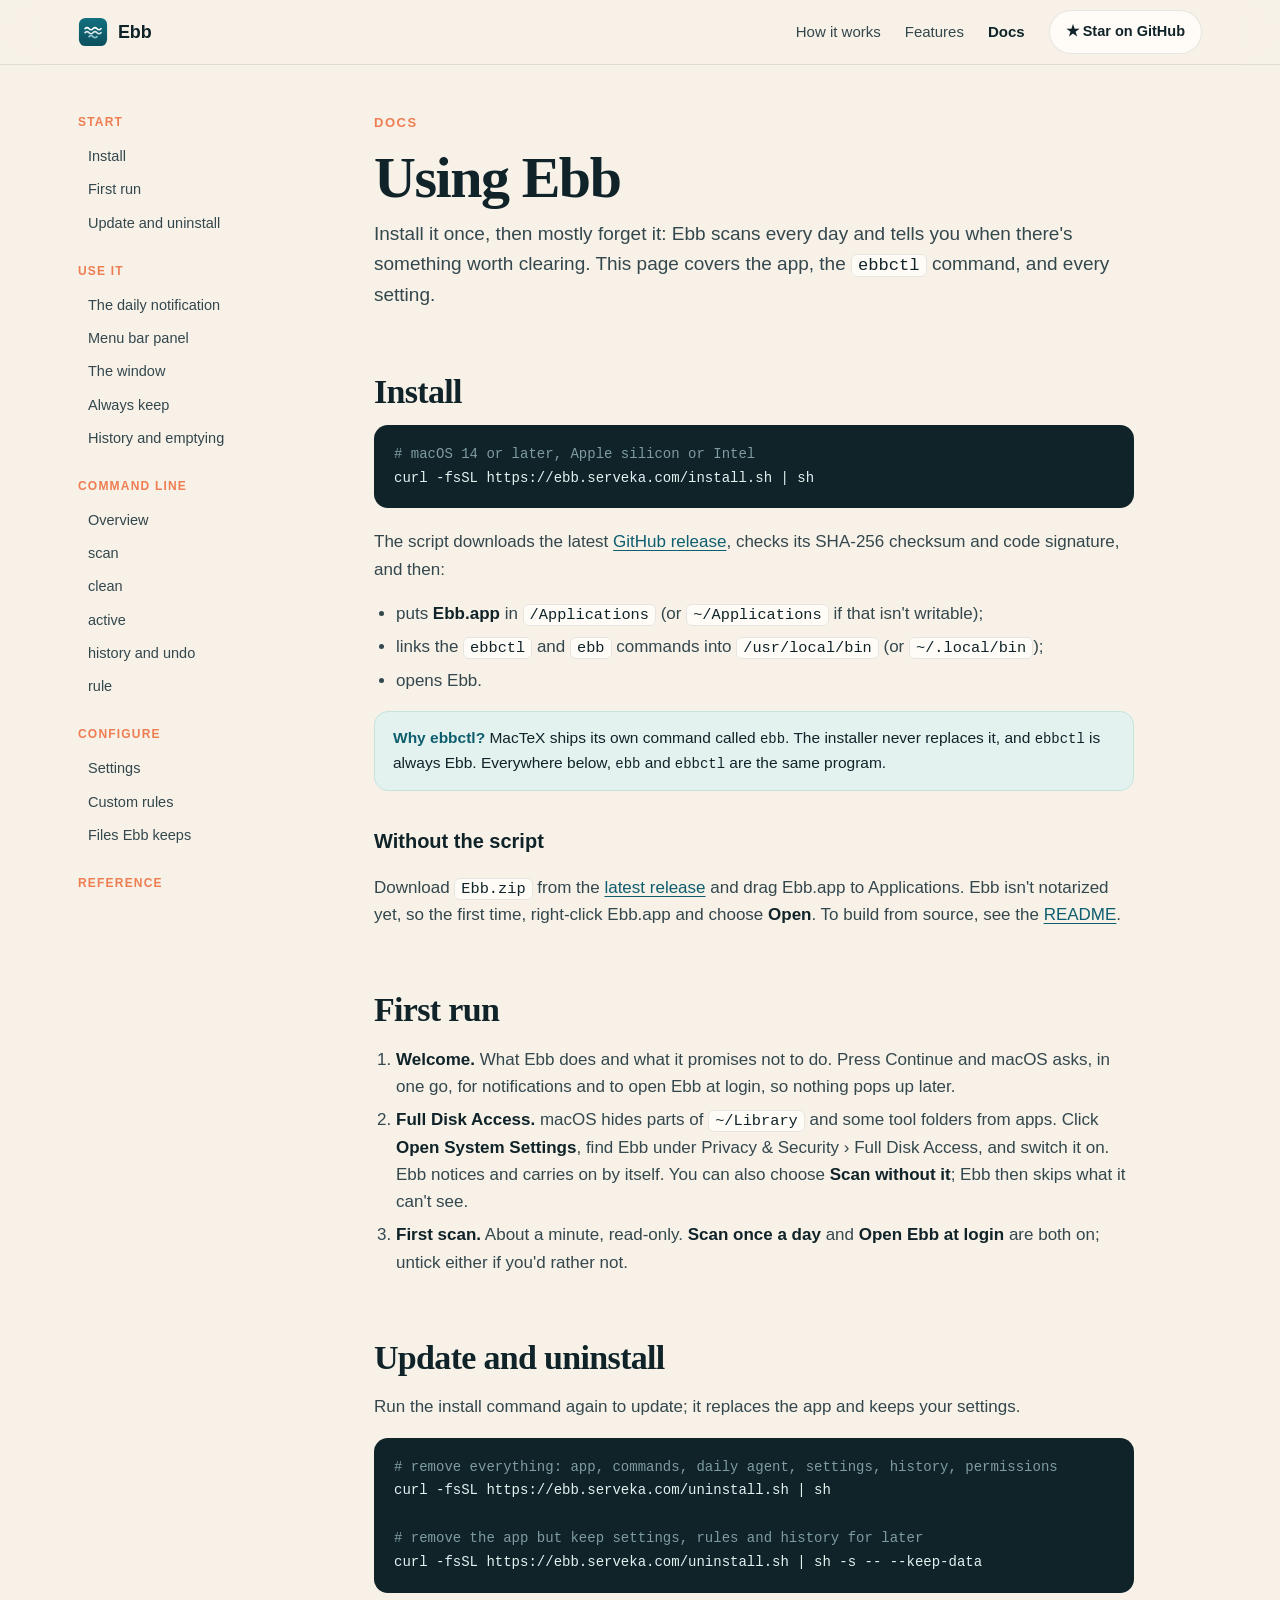
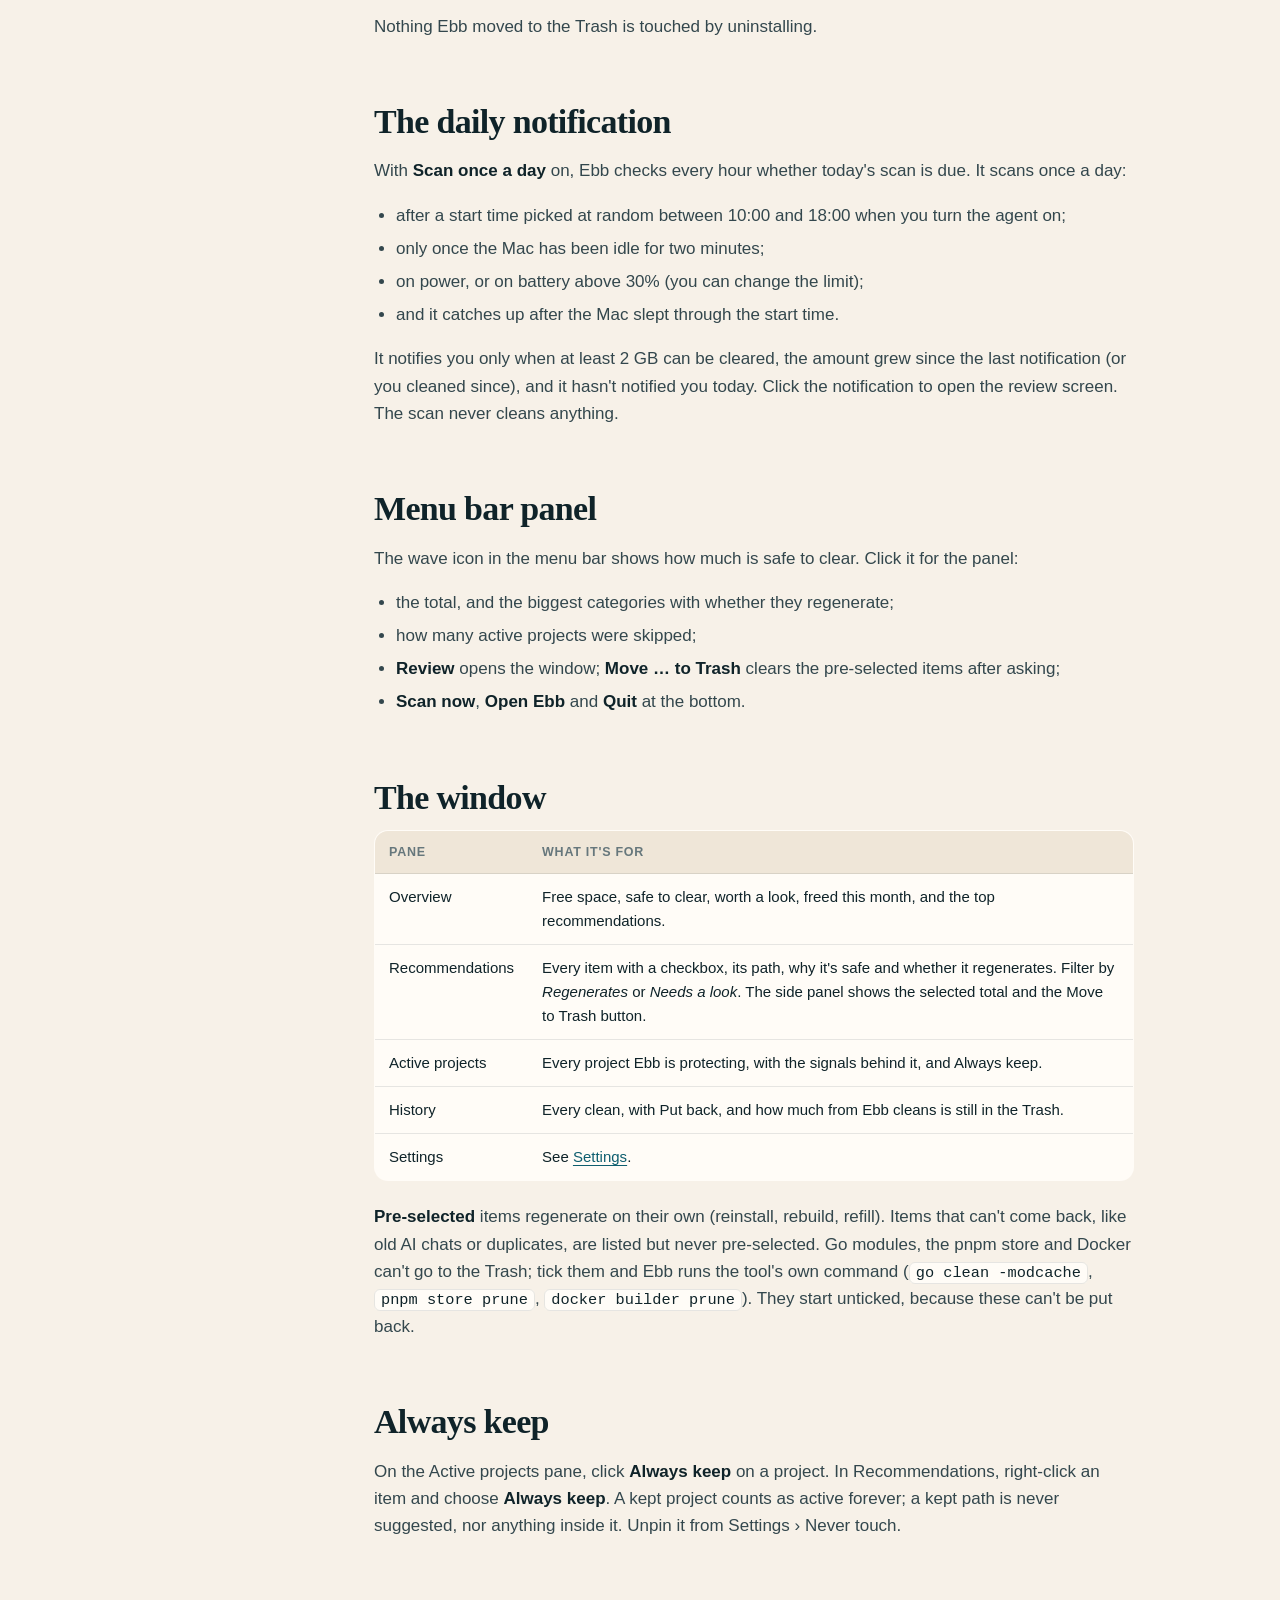
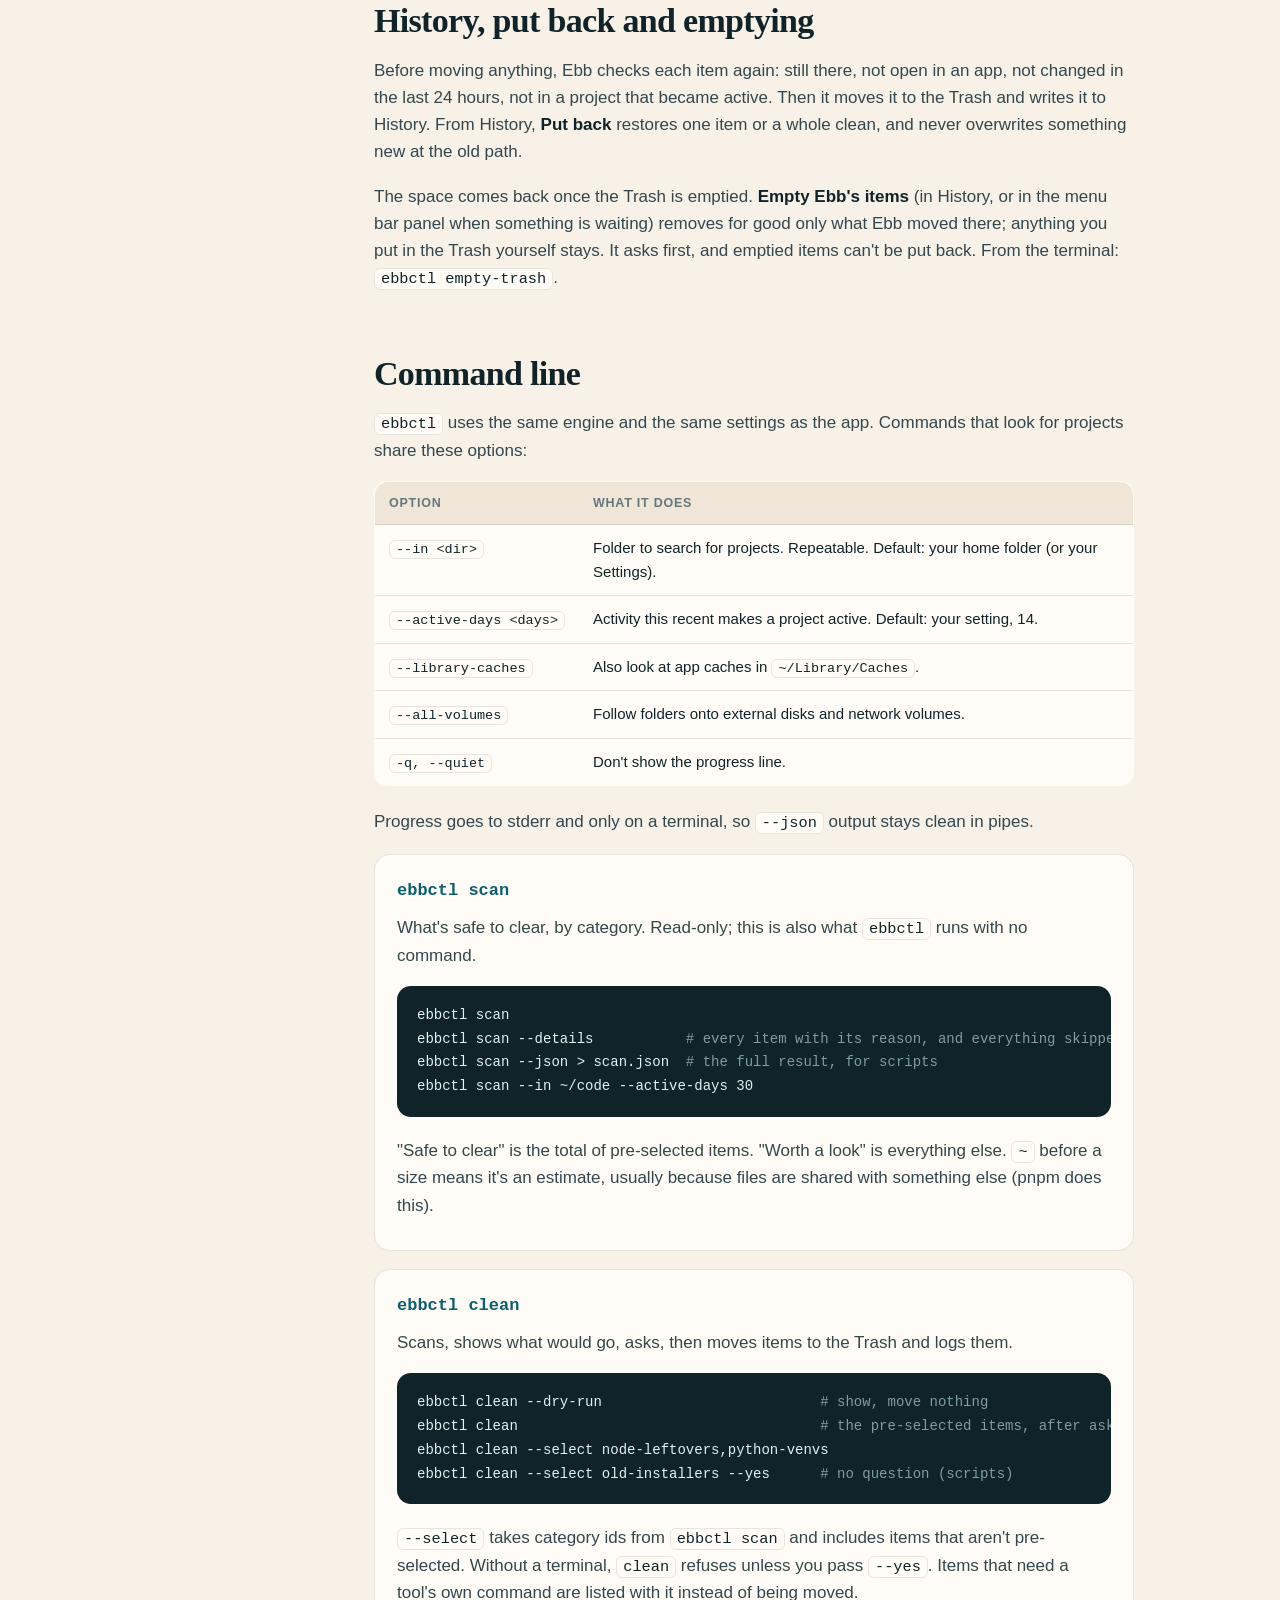
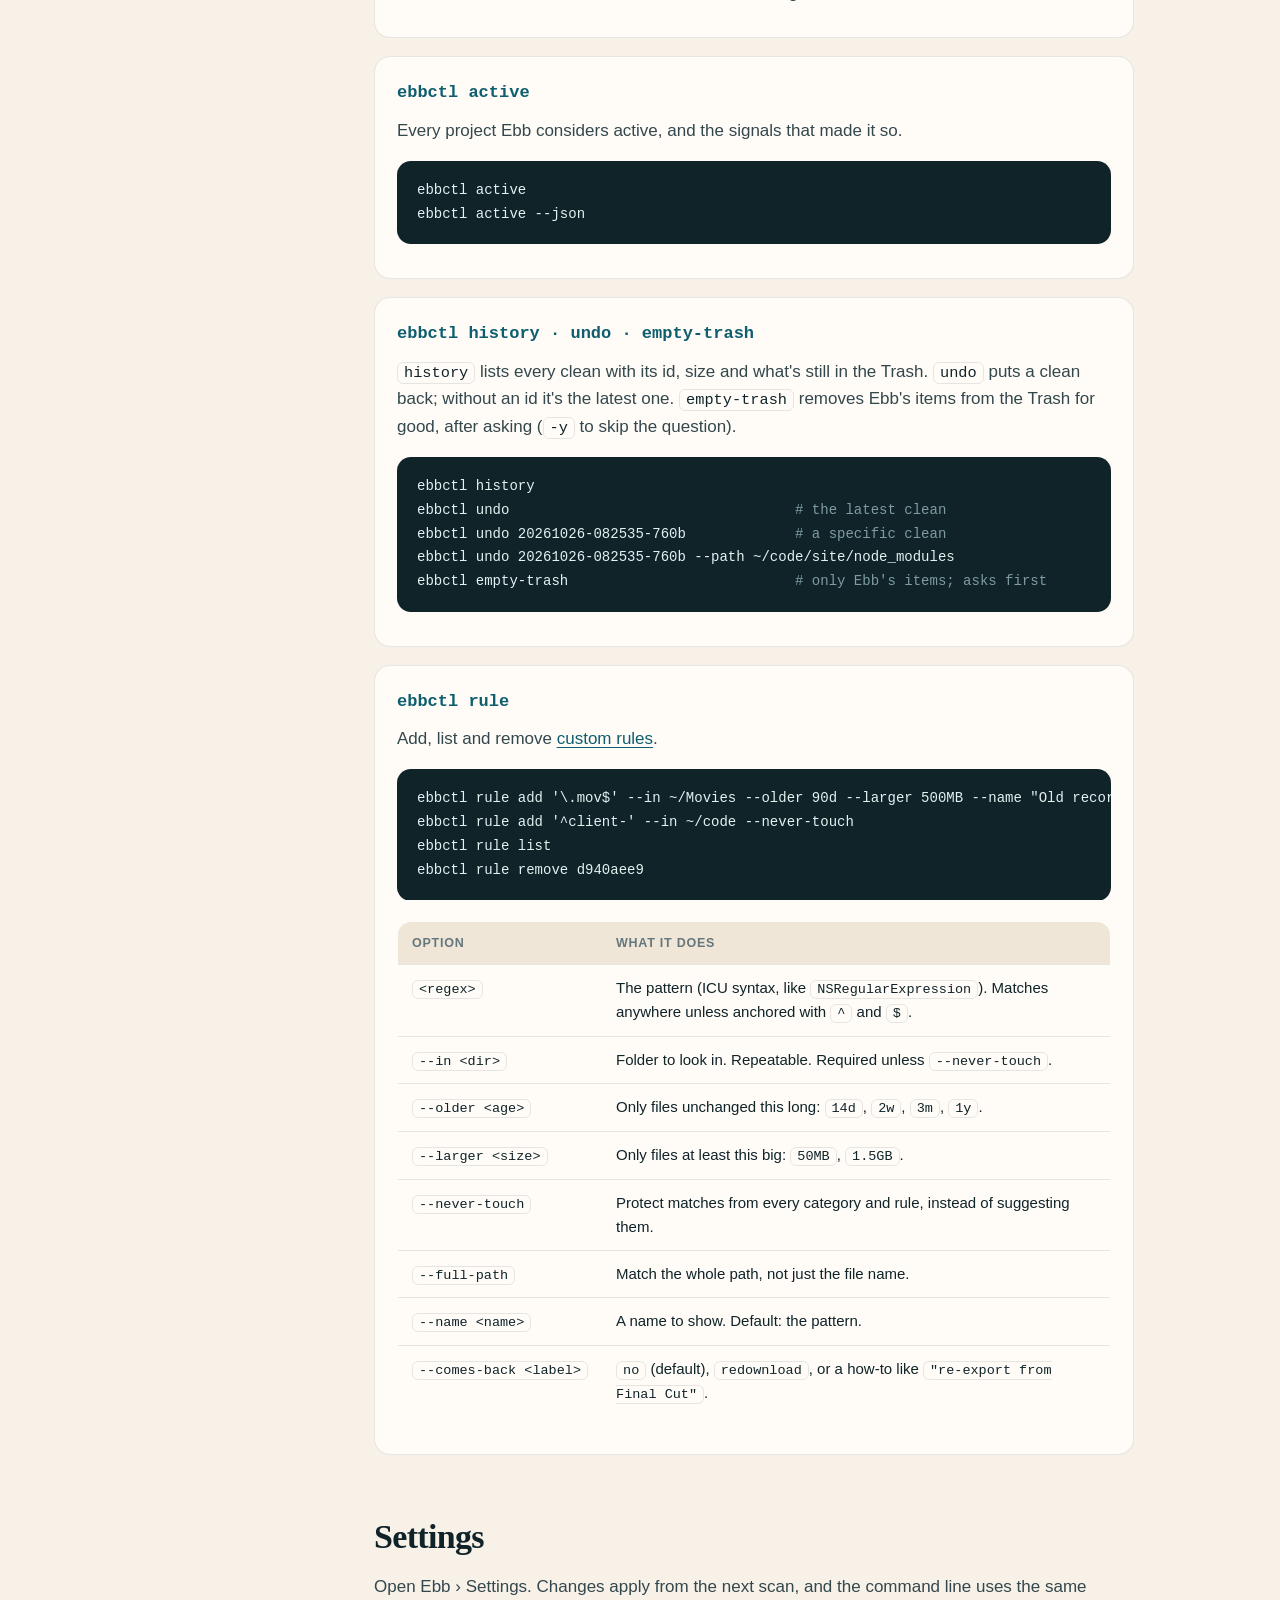
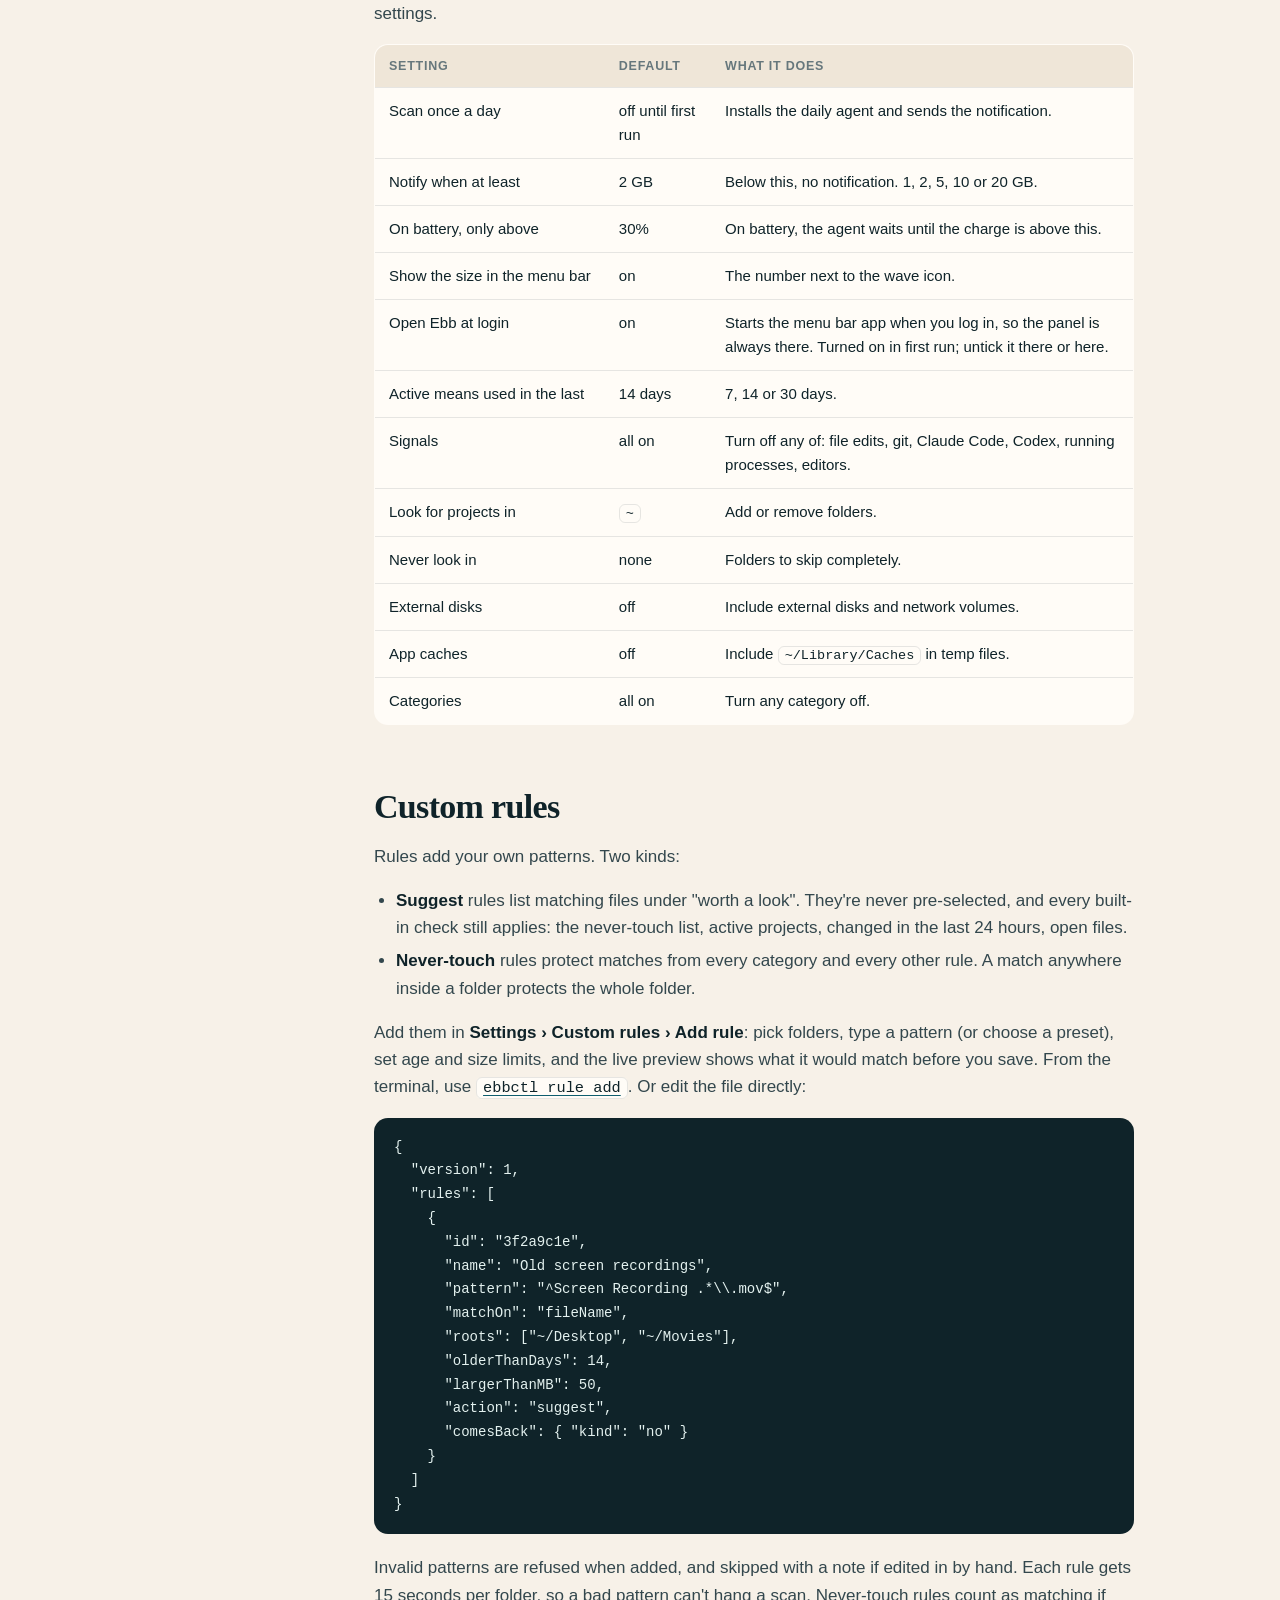
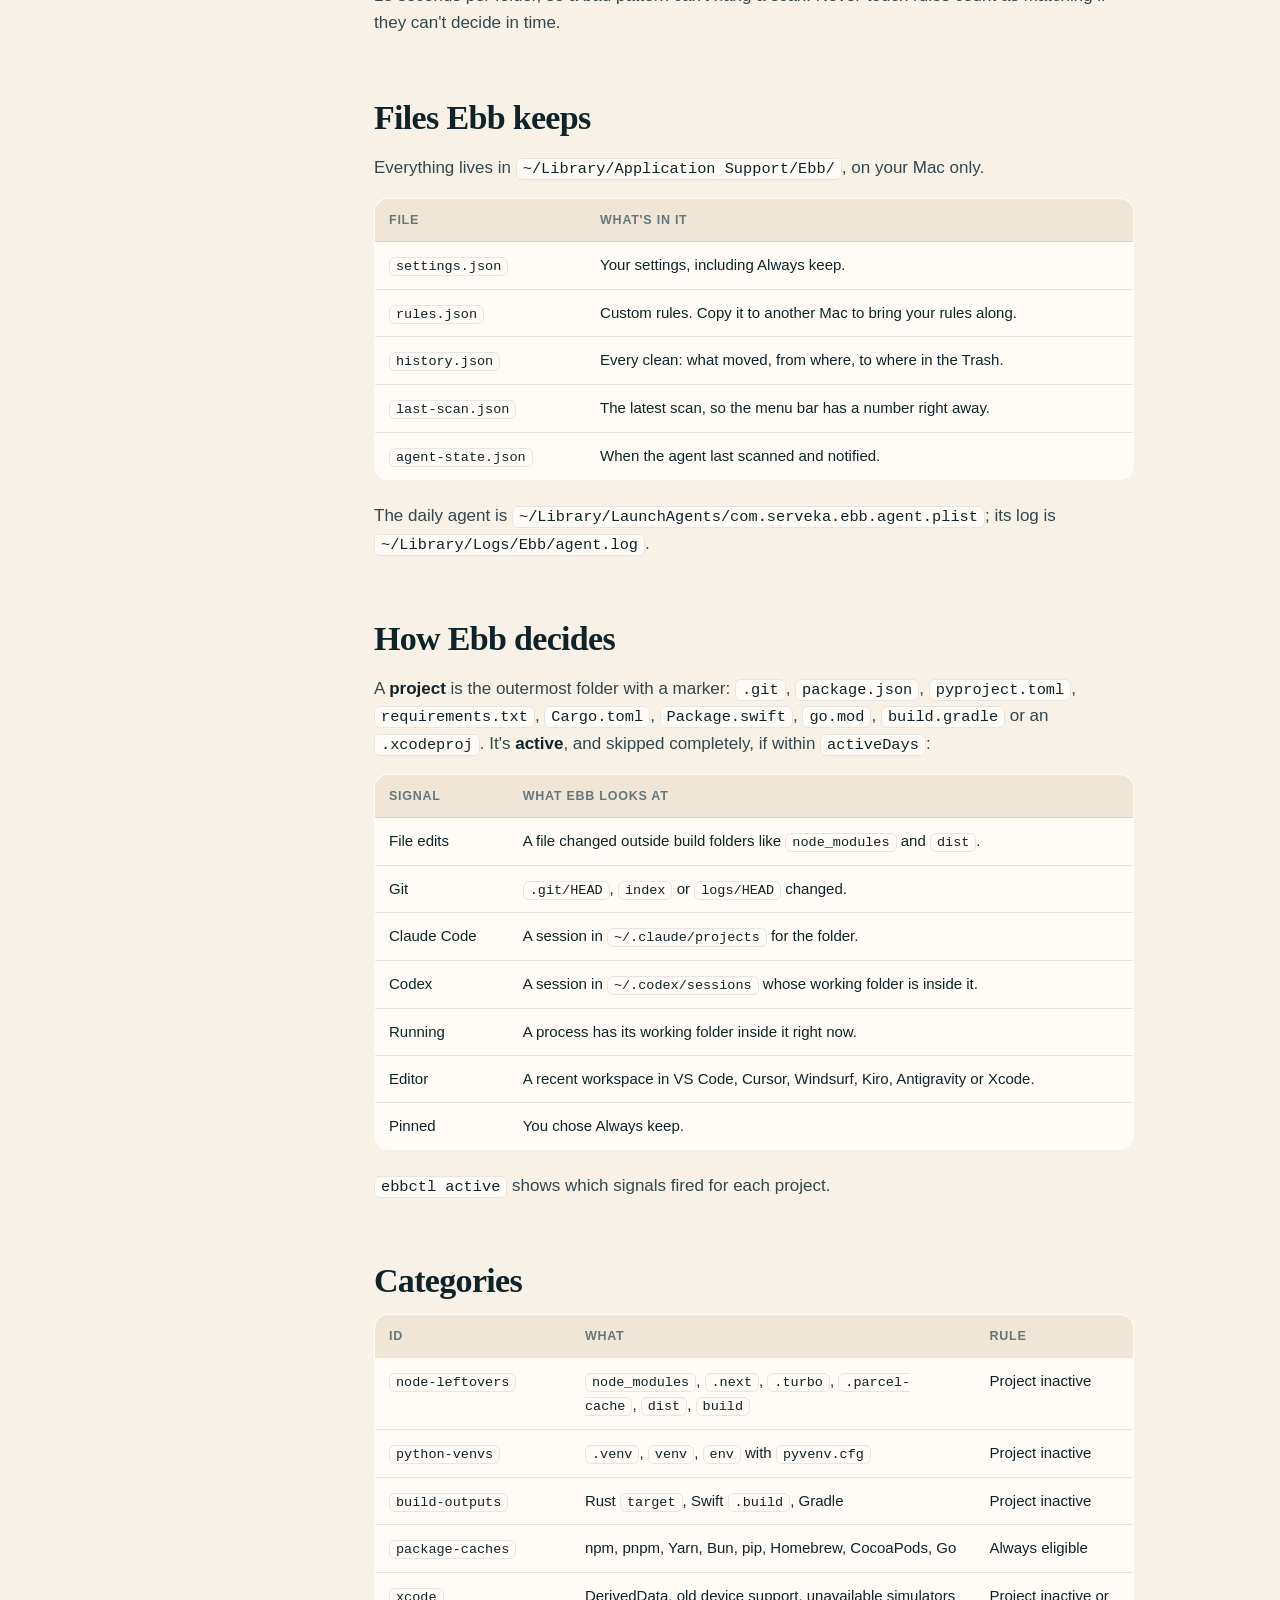
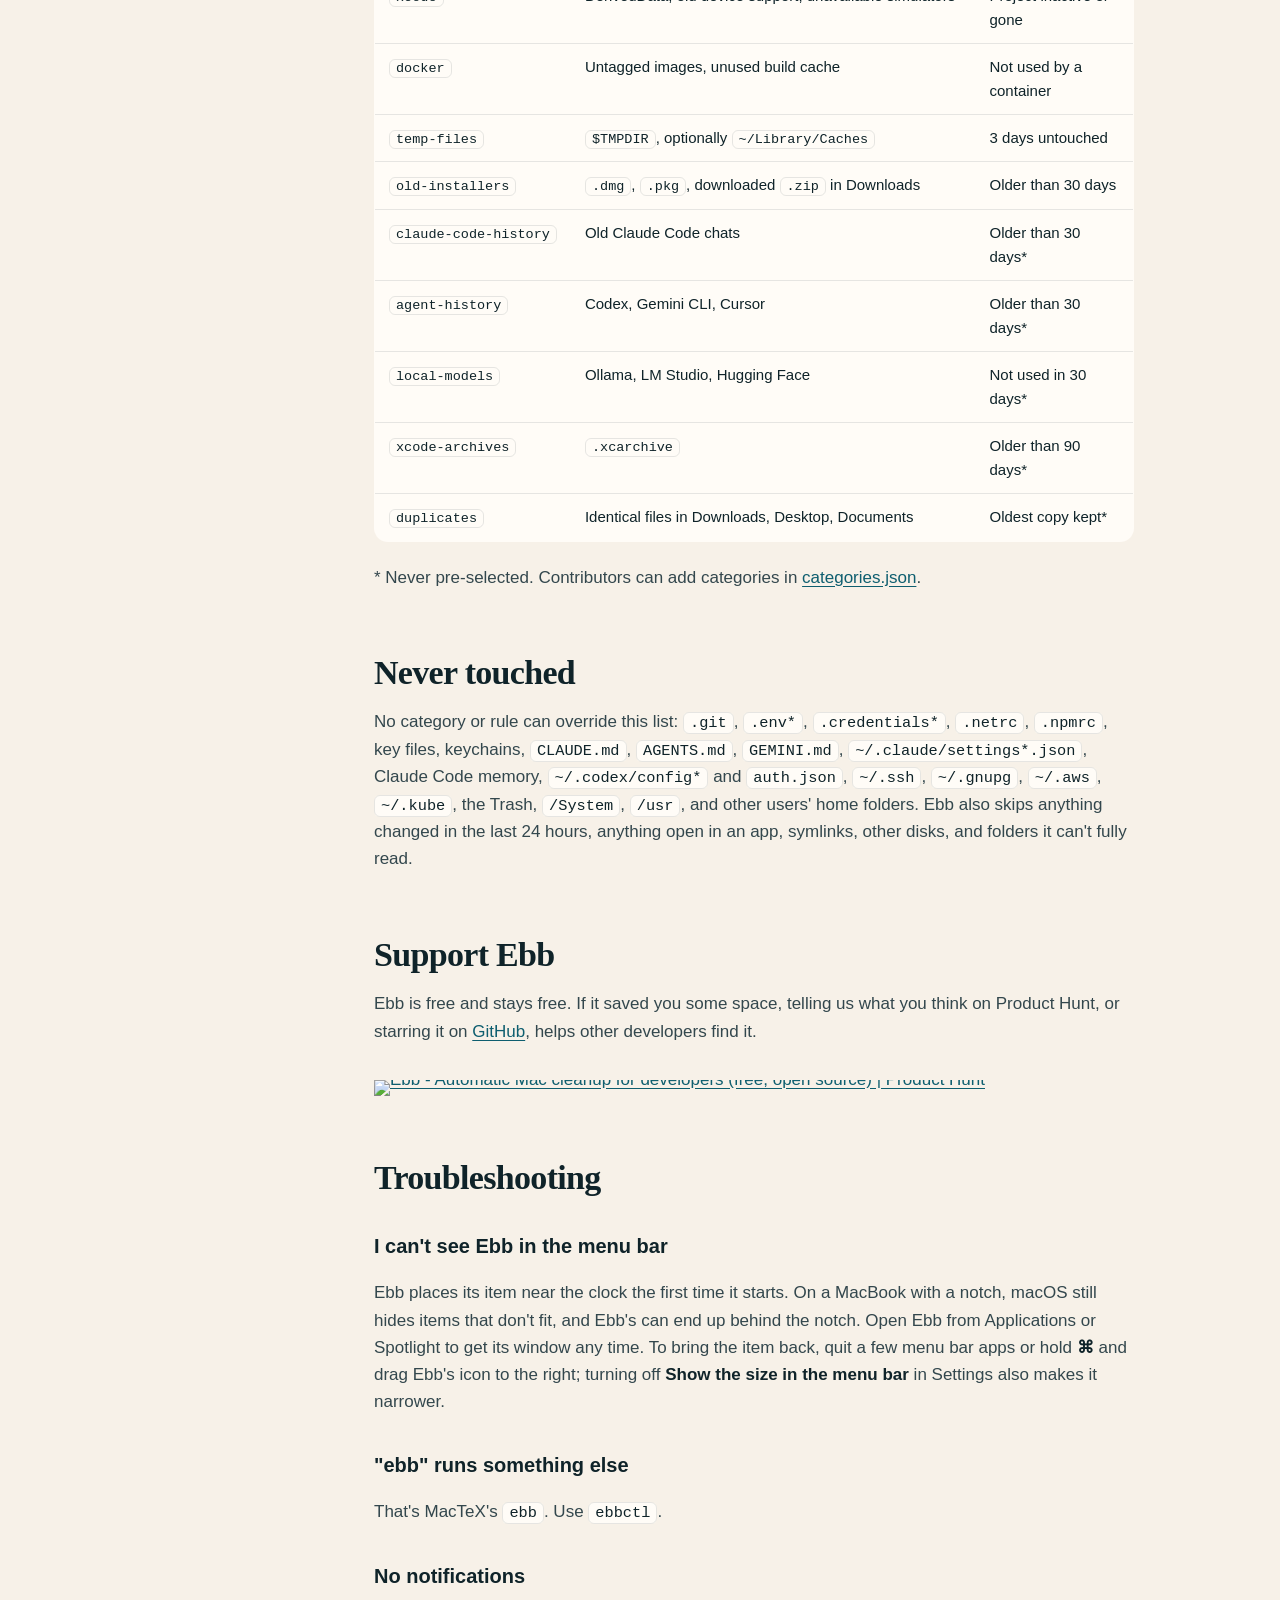
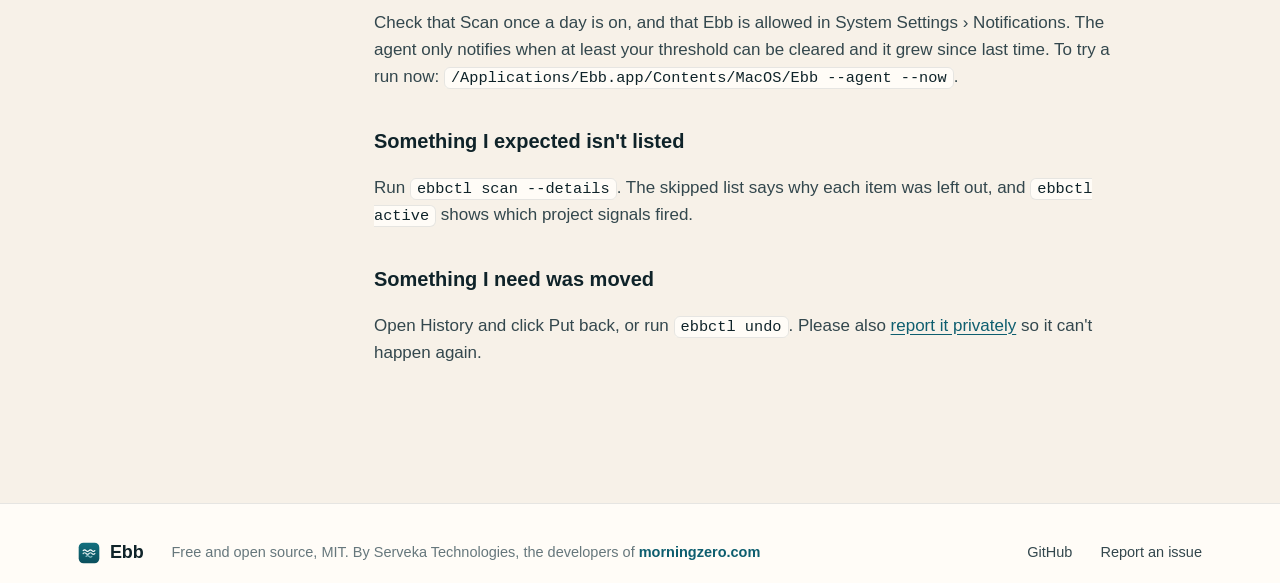
==== commit 422ba9b4: "Add the Product Hunt badge to the README and website The badge sits under the install command, in th" ====
--- a/landing/docs/index.html
+++ b/landing/docs/index.html
@@ -56,6 +56,7 @@
     <a href="#categories">Categories</a>
     <a href="#never">Never touched</a>
     <a href="#trouble">Troubleshooting</a>
+    <a href="#support">Support Ebb</a>
   </aside>
 
   <main class="doc">
@@ -319,6 +320,12 @@
       <p>No category or rule can override this list: <code>.git</code>, <code>.env*</code>, <code>.credentials*</code>, <code>.netrc</code>, <code>.npmrc</code>, key files, keychains, <code>CLAUDE.md</code>, <code>AGENTS.md</code>, <code>GEMINI.md</code>, <code>~/.claude/settings*.json</code>, Claude Code memory, <code>~/.codex/config*</code> and <code>auth.json</code>, <code>~/.ssh</code>, <code>~/.gnupg</code>, <code>~/.aws</code>, <code>~/.kube</code>, the Trash, <code>/System</code>, <code>/usr</code>, and other users' home folders. Ebb also skips anything changed in the last 24 hours, anything open in an app, symlinks, other disks, and folders it can't fully read.</p>
     </section>
 
+    <section id="support">
+      <h2>Support Ebb</h2>
+      <p>Ebb is free and stays free. If it saved you some space, telling us what you think on Product Hunt, or starring it on <a href="https://github.com/rajpra808/ebb">GitHub</a>, helps other developers find it.</p>
+      <p><a class="ph-badge" href="https://www.producthunt.com/products/ebb?embed=true&amp;utm_source=badge-featured&amp;utm_medium=badge&amp;utm_campaign=badge-ebb-2" target="_blank" rel="noopener noreferrer"><img alt="Ebb - Automatic Mac cleanup for developers (free, open source) | Product Hunt" width="250" height="54" src="https://api.producthunt.com/widgets/embed-image/v1/featured.svg?post_id=1296880&amp;theme=light&amp;t=1793275389923"></a></p>
+    </section>
+
     <section id="trouble">
       <h2>Troubleshooting</h2>
       <h3>I can't see Ebb in the menu bar</h3>
--- a/landing/styles.css
+++ b/landing/styles.css
@@ -65,6 +65,8 @@
 .copy { border: 0; cursor: pointer; padding: 11px 16px; border-radius: 10px; font: 650 14px/1 var(--sans); background: var(--coral); color: #fff; transition: transform .15s, background .2s; }
 .copy:hover { transform: translateY(-1px); }
 .copy.done { background: var(--aqua); }
+.ph-badge { display: inline-block; margin-top: 18px; line-height: 0; transition: transform .2s; }
+.ph-badge:hover { transform: translateY(-2px); }
 .checks { display: flex; flex-wrap: wrap; gap: 8px 20px; margin: 18px 0 0; padding: 0; list-style: none; font-size: 14.5px; color: var(--ink-2); }
 .checks li::before { content: "✓"; color: var(--aqua); font-weight: 800; margin-right: 7px; }
 
